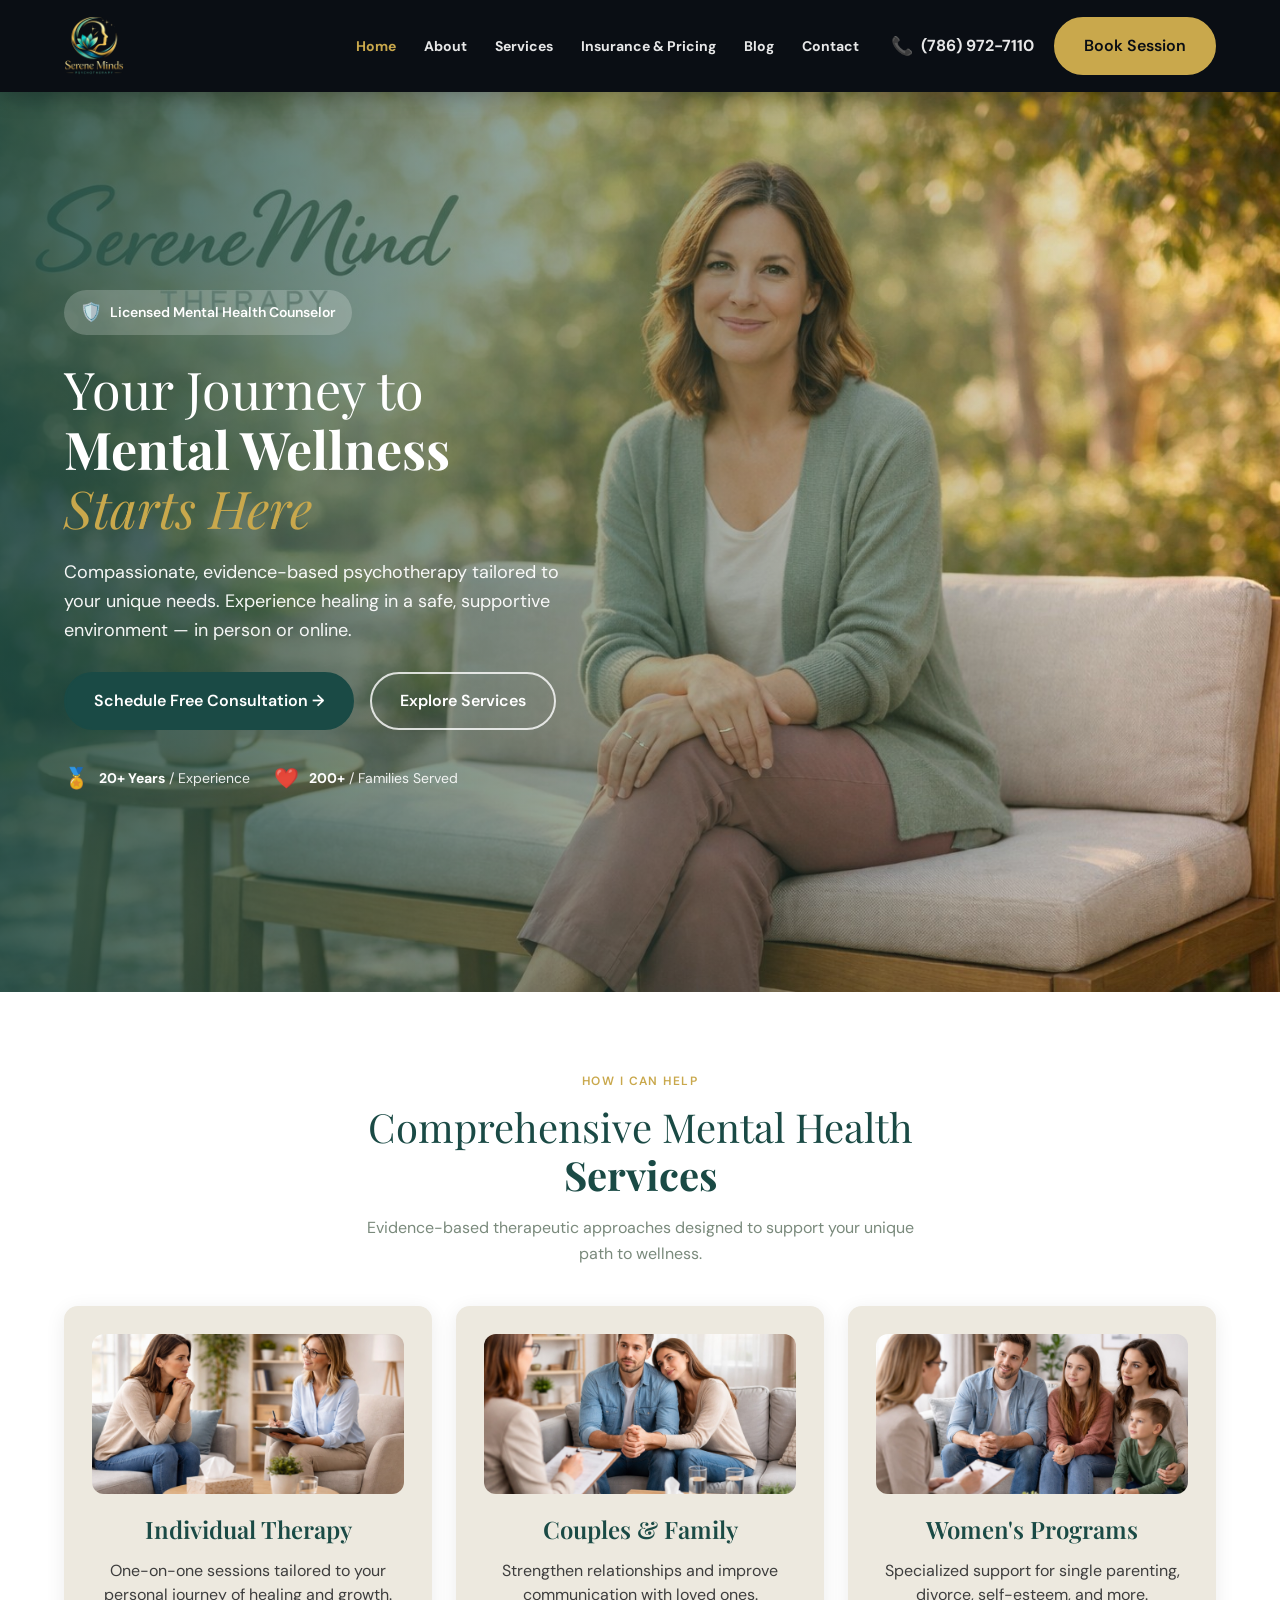
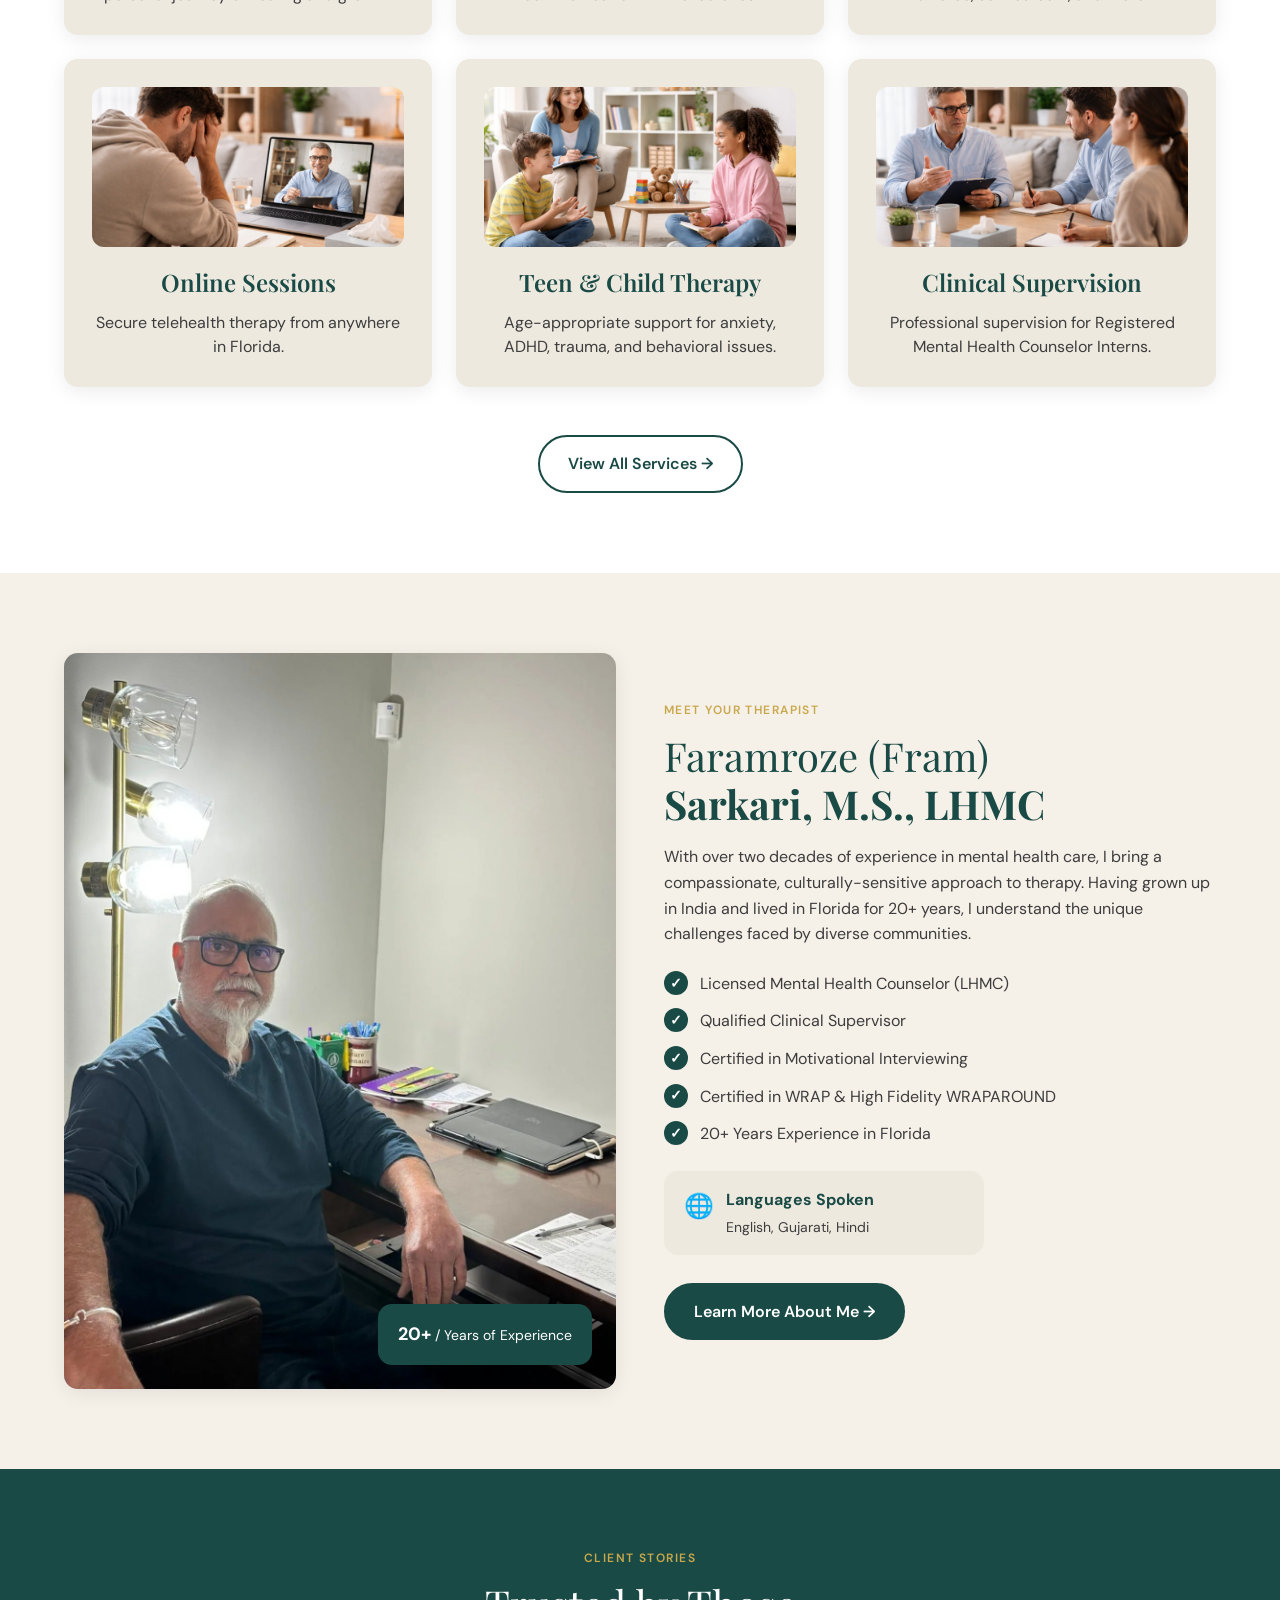
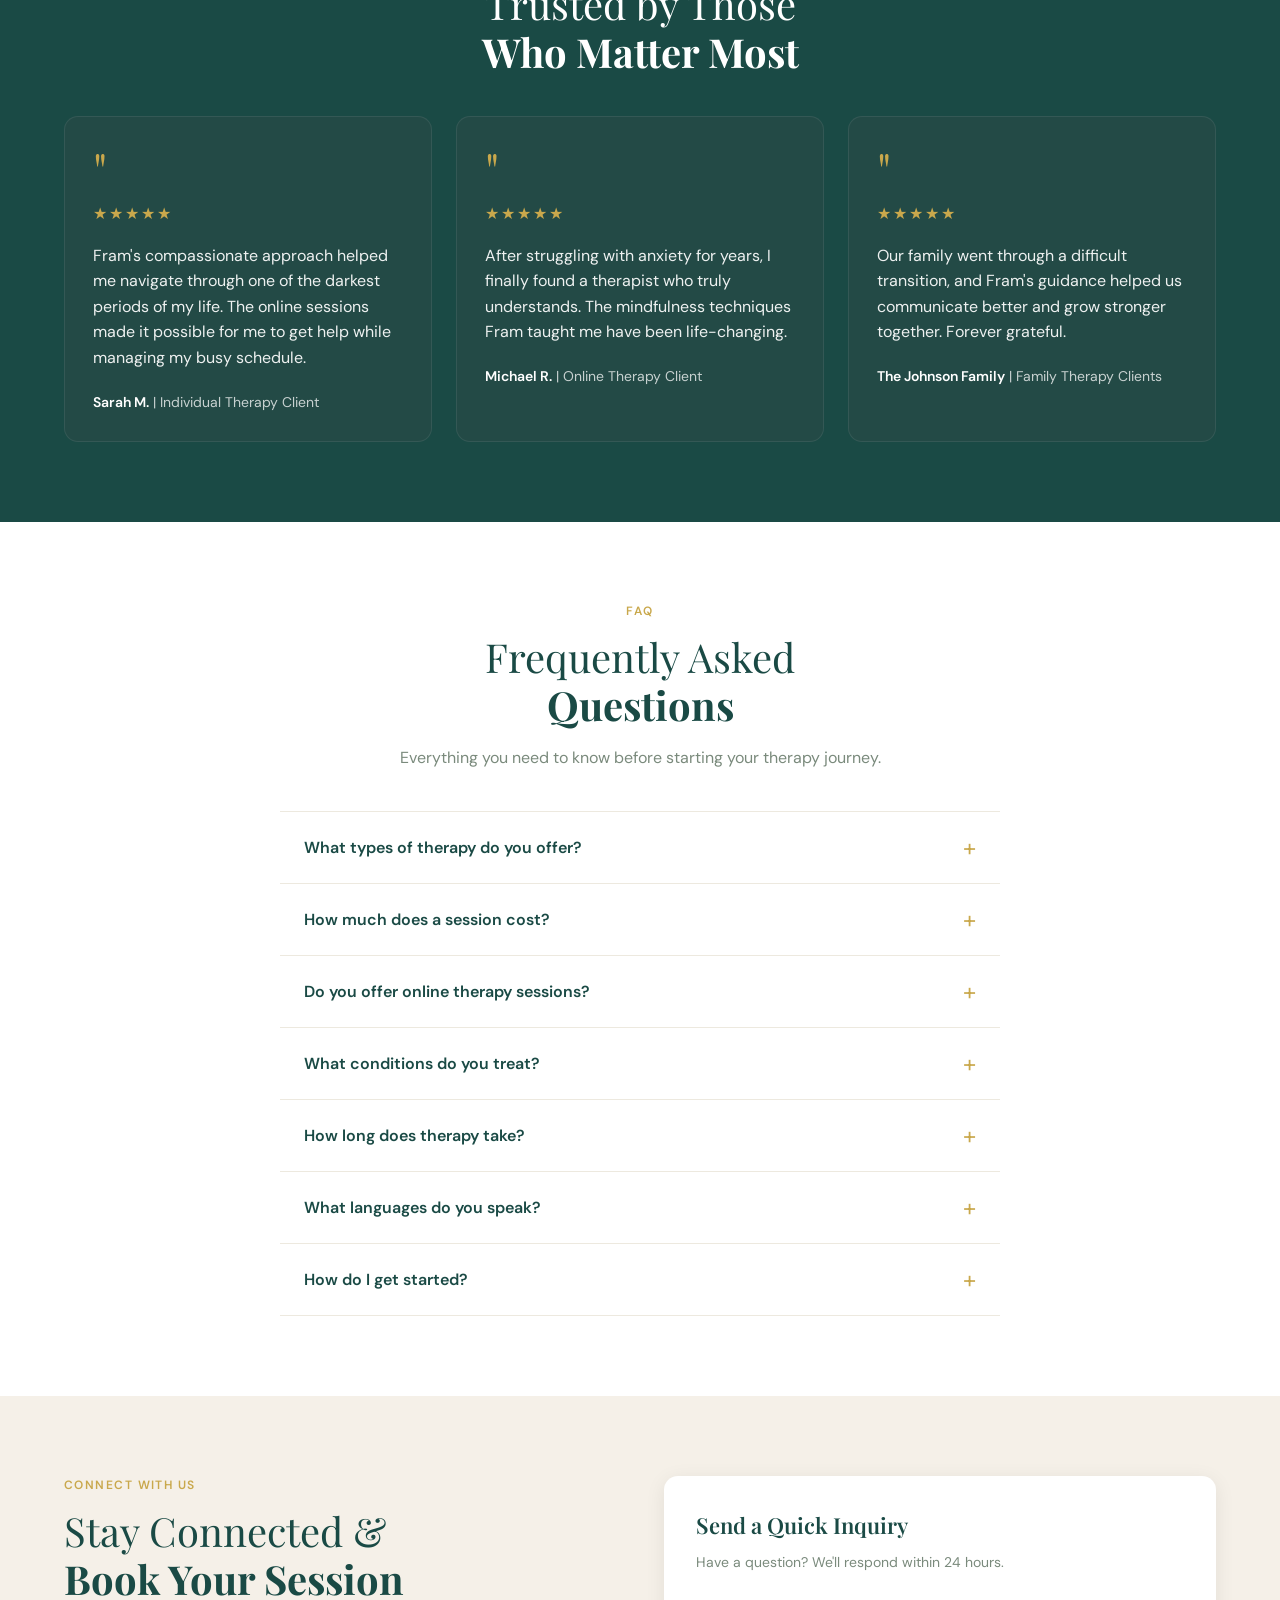
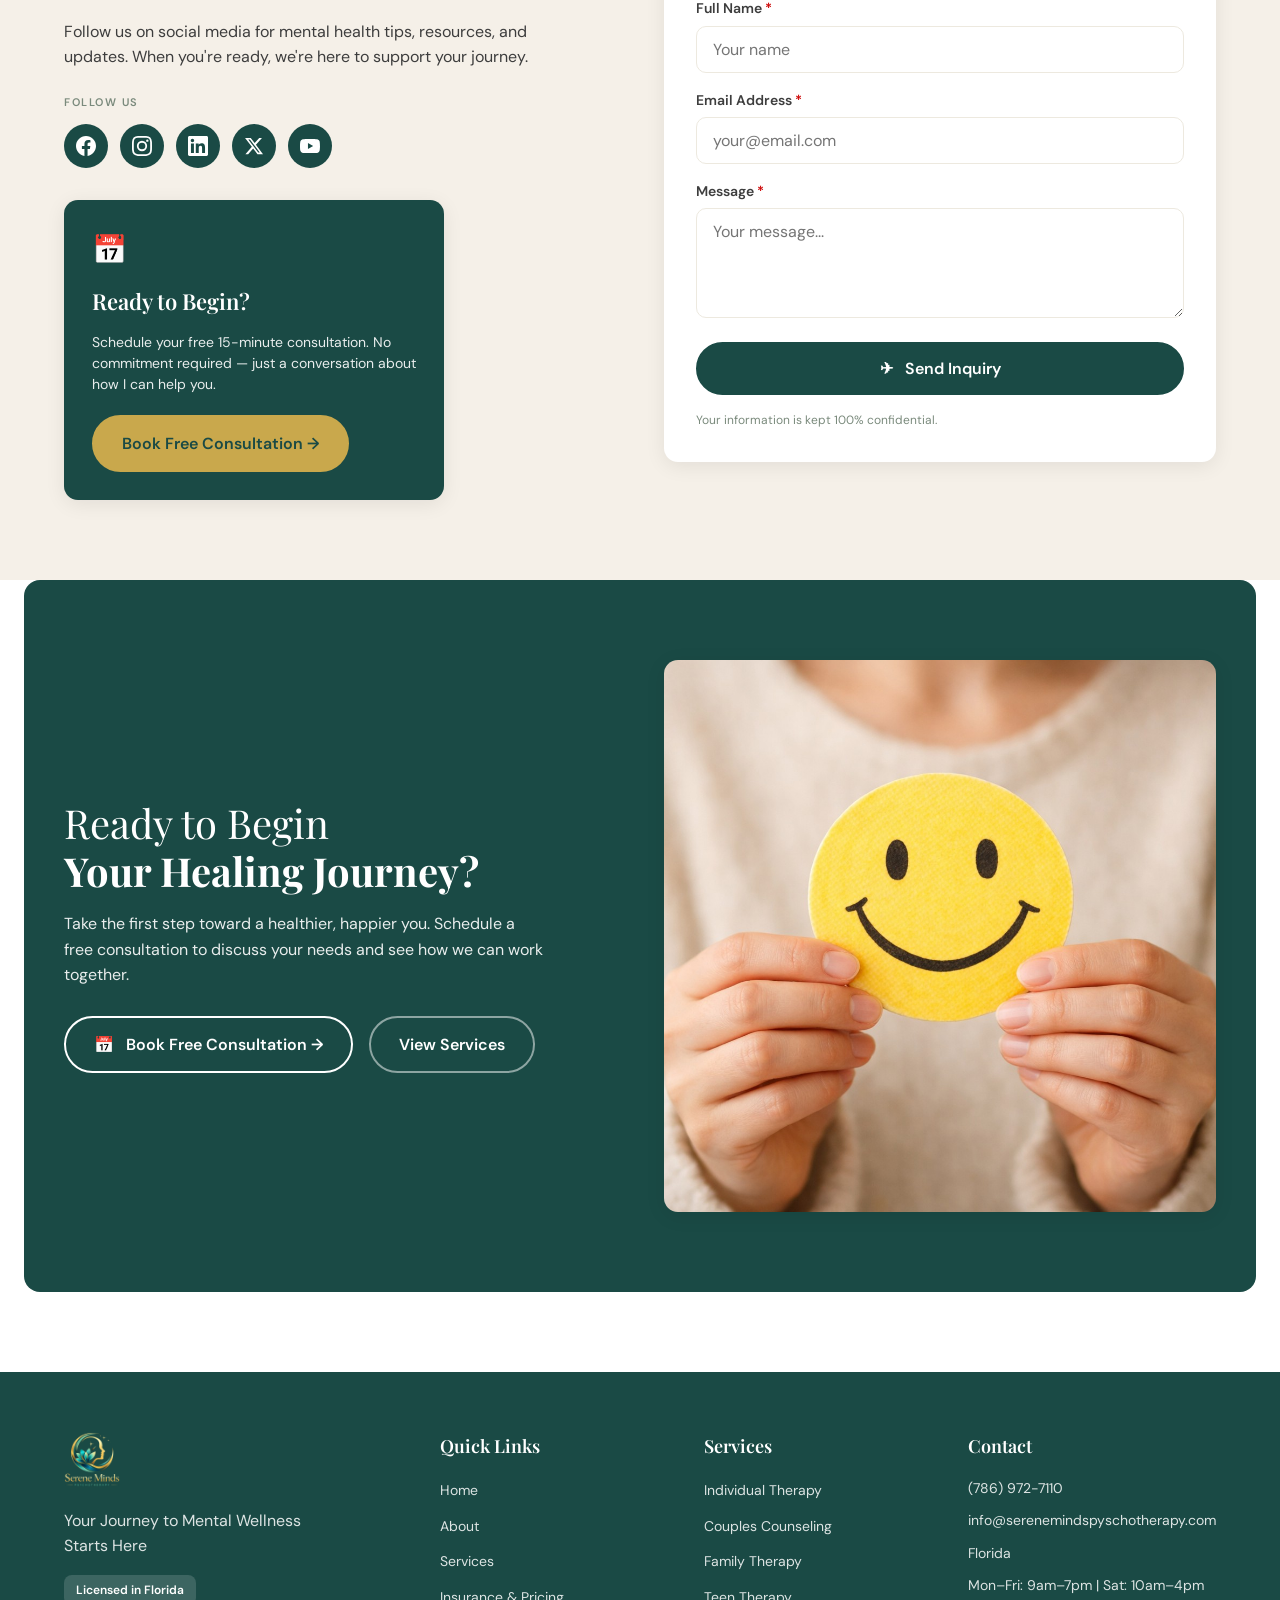
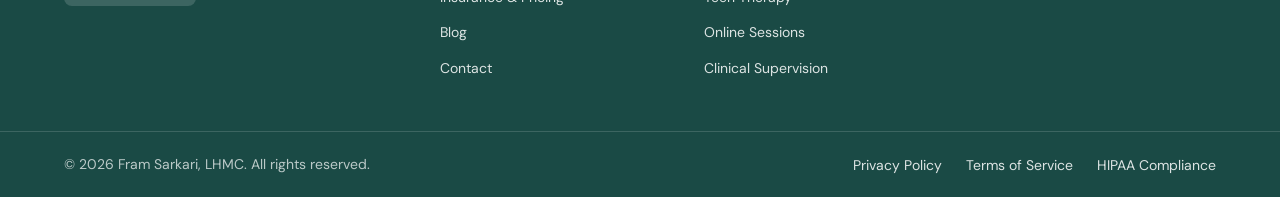
==== index.html @ 7d6bd12a "Initial commit: Serene Minds Psychotherapy website Made-with: Cursor" ====
<!DOCTYPE html>
<html lang="en">
<head>
  <meta charset="UTF-8">
  <meta name="viewport" content="width=device-width, initial-scale=1.0">
  <title>SereneMind Therapy | Licensed Mental Health Counselor in Florida</title>
  <meta name="description" content="Compassionate, evidence-based psychotherapy in Florida. Individual, couples, family &amp; online therapy with Fram Sarkari, M.S., LHMC. Book a free consultation today.">
  <meta name="keywords" content="mental health counselor Florida, therapist Fort Lauderdale, telehealth therapy Florida, individual therapy, couples counseling, family therapy, LHMC, licensed therapist, anxiety depression therapy">
  <link rel="canonical" href="https://www.serenemindtherapy.com/">

  <!-- Open Graph -->
  <meta property="og:title" content="SereneMind Therapy | Licensed Mental Health Counselor in Florida">
  <meta property="og:description" content="Compassionate, evidence-based psychotherapy in Florida. Individual, couples, family &amp; online therapy with Fram Sarkari, M.S., LHMC. Book a free consultation today.">
  <meta property="og:image" content="https://www.serenemindtherapy.com/images/og-home.jpg">
  <meta property="og:url" content="https://www.serenemindtherapy.com/">
  <meta property="og:type" content="website">
  <meta property="og:locale" content="en_US">

  <!-- Typography -->
  <link rel="preconnect" href="https://fonts.googleapis.com">
  <link rel="preconnect" href="https://fonts.gstatic.com" crossorigin>
  <link href="https://fonts.googleapis.com/css2?family=DM+Sans:ital,opsz,wght@0,9..40,400;0,9..40,500;0,9..40,600;0,9..40,700;1,9..40,400&family=Playfair+Display:ital,wght@0,400;0,600;0,700;1,400&display=swap" rel="stylesheet">

  <link rel="stylesheet" href="css/style.css">
  <link rel="stylesheet" href="css/responsive.css">
</head>
<body>
  <a href="#main-content" class="skip-link">Skip to main content</a>

  <!-- Schema.org JSON-LD (LocalBusiness) -->
  <script type="application/ld+json">
  {
    "@context": "https://schema.org",
    "@type": "LocalBusiness",
    "@id": "https://www.serenemindtherapy.com/#organization",
    "name": "SereneMind Therapy",
    "url": "https://www.serenemindtherapy.com",
    "telephone": "+1-786-972-7110",
    "email": "info@serenemindspyschotherapy.com",
    "address": {
      "@type": "PostalAddress",
      "addressRegion": "FL",
      "addressLocality": "Florida"
    },
    "openingHours": "Mo-Fr 09:00-19:00, Sa 10:00-16:00",
    "priceRange": "$$",
    "knowsLanguage": ["English", "Gujarati", "Hindi"],
    "image": "https://www.serenemindtherapy.com/images/og-home.jpg",
    "description": "Compassionate, evidence-based psychotherapy in Florida. Licensed Mental Health Counselor offering individual, couples, family, and teen therapy. Telehealth available statewide in Florida."
  }
  </script>

  <header class="site-header">
    <div class="header-inner">
      <a href="index.html" class="logo" aria-label="SereneMind Therapy – Home">
        <img src="images/Logo-transparent.png" alt="Serene Minds Psychotherapy" class="logo-img">
      </a>
      <button type="button" class="nav-toggle" aria-label="Open menu" aria-expanded="false" aria-controls="main-nav">
        <span class="hamburger"></span>
      </button>
      <nav id="main-nav" class="main-nav" aria-label="Main navigation">
        <ul class="nav-list">
          <li><a href="index.html" class="nav-link active">Home</a></li>
          <li><a href="about.html" class="nav-link">About</a></li>
          <li><a href="services.html" class="nav-link">Services</a></li>
          <li><a href="insurance-pricing.html" class="nav-link">Insurance &amp; Pricing</a></li>
          <li><a href="blog.html" class="nav-link">Blog</a></li>
          <li><a href="contact.html" class="nav-link">Contact</a></li>
        </ul>
        <div class="nav-cta">
          <a href="tel:+17869727110" class="nav-phone" aria-label="Call (786) 972-7110">
            <span class="nav-phone-icon" aria-hidden="true">📞</span>
            <span>(786) 972-7110</span>
          </a>
          <a href="https://calendly.com/serenemindspsychotherapy-info/appointment" class="btn btn-primary" target="_blank" rel="noopener noreferrer">Book Session</a>
        </div>
      </nav>
    </div>
  </header>

  <main id="main-content">
    <!-- SECTION 1: HERO -->
    <section class="hero" aria-labelledby="hero-heading">
      <div class="container hero-inner">
        <div class="hero-content">
          <p class="hero-badge">
            <span class="hero-badge-icon" aria-hidden="true">🛡️</span>
            Licensed Mental Health Counselor
          </p>
          <h1 id="hero-heading" class="hero-title">
            Your Journey to<br>
            <strong>Mental Wellness</strong><br>
            <em class="hero-title-accent">Starts Here</em>
          </h1>
          <p class="hero-desc">
            Compassionate, evidence-based psychotherapy tailored to your unique needs. Experience healing in a safe, supportive environment — in person or online.
          </p>
          <div class="hero-buttons">
            <a href="https://calendly.com/serenemindspsychotherapy-info/free-consultation" class="btn btn-primary" aria-label="Schedule free consultation" target="_blank" rel="noopener noreferrer">Schedule Free Consultation →</a>
            <a href="services.html" class="btn btn-secondary" aria-label="Explore therapy services">Explore Services</a>
          </div>
          <div class="hero-stats">
            <div class="hero-stat">
              <span class="hero-stat-icon" aria-hidden="true">🏅</span>
              <span><strong>20+ Years</strong> / Experience</span>
            </div>
            <div class="hero-stat">
              <span class="hero-stat-icon" aria-hidden="true">❤️</span>
              <span><strong>200+</strong> / Families Served</span>
            </div>
          </div>
        </div>
        <div class="hero-image-wrap">
          <img src="images/hero-group.jpg" alt="Diverse group of friends from behind, symbolizing connection and support in therapy" class="hero-image" width="600" height="500">
          <div class="hero-floating-card">
            <span class="hero-card-dot" aria-hidden="true"></span>
            <strong>Online Sessions Available</strong>
            <p>Secure, HIPAA-compliant video therapy from the comfort of your home.</p>
          </div>
        </div>
      </div>
    </section>

    <!-- SECTION 2: SERVICES OVERVIEW -->
    <section class="services-overview" aria-labelledby="services-heading">
      <div class="container">
        <p class="section-label">HOW I CAN HELP</p>
        <h2 id="services-heading" class="section-title">
          Comprehensive Mental Health<br>
          <strong>Services</strong>
        </h2>
        <p class="section-subtitle">Evidence-based therapeutic approaches designed to support your unique path to wellness.</p>
        <div class="services-grid">
          <article class="service-card">
            <div class="service-card-image">
              <img src="images/indvidual-therapy-4.3.png" alt="Individual Therapy" width="280" height="160">
            </div>
            <h3 class="service-card-title">Individual Therapy</h3>
            <p class="service-card-desc">One-on-one sessions tailored to your personal journey of healing and growth.</p>
          </article>
          <article class="service-card">
            <div class="service-card-image">
              <img src="images/Couple-Counseling.png" alt="Couples & Family" width="280" height="160">
            </div>
            <h3 class="service-card-title">Couples &amp; Family</h3>
            <p class="service-card-desc">Strengthen relationships and improve communication with loved ones.</p>
          </article>
          <article class="service-card">
            <div class="service-card-image">
              <img src="images/Family-Counseling.png" alt="Women's Programs" width="280" height="160">
            </div>
            <h3 class="service-card-title">Women's Programs</h3>
            <p class="service-card-desc">Specialized support for single parenting, divorce, self-esteem, and more.</p>
          </article>
          <article class="service-card">
            <div class="service-card-image">
              <img src="images/Online-Therapy.png" alt="Online Sessions" width="280" height="160">
            </div>
            <h3 class="service-card-title">Online Sessions</h3>
            <p class="service-card-desc">Secure telehealth therapy from anywhere in Florida.</p>
          </article>
          <article class="service-card">
            <div class="service-card-image">
              <img src="images/Child-Teen-Therapy.png" alt="Teen & Child Therapy" width="280" height="160">
            </div>
            <h3 class="service-card-title">Teen &amp; Child Therapy</h3>
            <p class="service-card-desc">Age-appropriate support for anxiety, ADHD, trauma, and behavioral issues.</p>
          </article>
          <article class="service-card">
            <div class="service-card-image">
              <img src="images/clinical-supervision.png" alt="Clinical Supervision" width="280" height="160">
            </div>
            <h3 class="service-card-title">Clinical Supervision</h3>
            <p class="service-card-desc">Professional supervision for Registered Mental Health Counselor Interns.</p>
          </article>
        </div>
        <p class="section-cta">
          <a href="services.html" class="btn btn-secondary" aria-label="View all therapy services">View All Services →</a>
        </p>
      </div>
    </section>

    <!-- SECTION 3: MEET THE THERAPIST -->
    <section class="meet-therapist" aria-labelledby="therapist-heading">
      <div class="container meet-inner">
        <div class="meet-image-wrap">
          <img src="images/Dr. Fram-Sarkari.webp" alt="Fram Sarkari, M.S., LHMC, Licensed Mental Health Counselor, professional headshot" class="meet-image" width="480" height="560">
          <div class="meet-floating-badge">
            <strong>20+</strong> / Years of Experience
          </div>
        </div>
        <div class="meet-content">
          <p class="section-label">MEET YOUR THERAPIST</p>
          <h2 id="therapist-heading" class="section-title">
            Faramroze (Fram)<br>
            <strong>Sarkari, M.S., LHMC</strong>
          </h2>
          <p class="meet-desc">
            With over two decades of experience in mental health care, I bring a compassionate, culturally-sensitive approach to therapy. Having grown up in India and lived in Florida for 20+ years, I understand the unique challenges faced by diverse communities.
          </p>
          <ul class="meet-checklist" aria-label="Credentials and experience">
            <li><span class="check-icon" aria-hidden="true">✓</span> Licensed Mental Health Counselor (LHMC)</li>
            <li><span class="check-icon" aria-hidden="true">✓</span> Qualified Clinical Supervisor</li>
            <li><span class="check-icon" aria-hidden="true">✓</span> Certified in Motivational Interviewing</li>
            <li><span class="check-icon" aria-hidden="true">✓</span> Certified in WRAP &amp; High Fidelity WRAPAROUND</li>
            <li><span class="check-icon" aria-hidden="true">✓</span> 20+ Years Experience in Florida</li>
          </ul>
          <div class="meet-languages">
            <span class="meet-lang-icon" aria-hidden="true">🌐</span>
            <div>
              <strong>Languages Spoken</strong>
              <p>English, Gujarati, Hindi</p>
            </div>
          </div>
          <a href="about.html" class="btn btn-primary" aria-label="Learn more about Fram Sarkari">Learn More About Me →</a>
        </div>
      </div>
    </section>

    <!-- SECTION 4: CLIENT TESTIMONIALS -->
    <section class="testimonials" aria-labelledby="testimonials-heading">
      <div class="container">
        <p class="section-label section-label-light">CLIENT STORIES</p>
        <h2 id="testimonials-heading" class="section-title section-title-light">
          Trusted by Those<br>
          <strong>Who Matter Most</strong>
        </h2>
        <div class="testimonial-grid">
          <blockquote class="testimonial-card">
            <span class="testimonial-quote" aria-hidden="true">"</span>
            <div class="testimonial-stars" aria-hidden="true">★★★★★</div>
            <p class="testimonial-text">Fram's compassionate approach helped me navigate through one of the darkest periods of my life. The online sessions made it possible for me to get help while managing my busy schedule.</p>
            <footer class="testimonial-meta">
              <cite>Sarah M.</cite> | <span>Individual Therapy Client</span>
            </footer>
          </blockquote>
          <blockquote class="testimonial-card">
            <span class="testimonial-quote" aria-hidden="true">"</span>
            <div class="testimonial-stars" aria-hidden="true">★★★★★</div>
            <p class="testimonial-text">After struggling with anxiety for years, I finally found a therapist who truly understands. The mindfulness techniques Fram taught me have been life-changing.</p>
            <footer class="testimonial-meta">
              <cite>Michael R.</cite> | <span>Online Therapy Client</span>
            </footer>
          </blockquote>
          <blockquote class="testimonial-card">
            <span class="testimonial-quote" aria-hidden="true">"</span>
            <div class="testimonial-stars" aria-hidden="true">★★★★★</div>
            <p class="testimonial-text">Our family went through a difficult transition, and Fram's guidance helped us communicate better and grow stronger together. Forever grateful.</p>
            <footer class="testimonial-meta">
              <cite>The Johnson Family</cite> | <span>Family Therapy Clients</span>
            </footer>
          </blockquote>
        </div>
      </div>
    </section>

    <!-- SECTION 5: FAQ ACCORDION -->
    <section class="faq-section" aria-labelledby="faq-heading">
      <div class="container">
        <p class="section-label">FAQ</p>
        <h2 id="faq-heading" class="section-title">
          Frequently Asked<br>
          <strong>Questions</strong>
        </h2>
        <p class="section-subtitle">Everything you need to know before starting your therapy journey.</p>
        <div class="accordion" role="region" aria-labelledby="faq-heading">
          <div class="accordion-item">
            <h3 class="accordion-heading">
              <button type="button" class="accordion-trigger" aria-expanded="false" aria-controls="faq-1" id="accordion-1" data-accordion-trigger>
                What types of therapy do you offer?
              </button>
            </h3>
            <div id="faq-1" class="accordion-panel" role="region" aria-labelledby="accordion-1" hidden>
              <div class="accordion-panel-inner">
                <p>I offer individual therapy, couples and family therapy, women's programs (including single parenting, divorce, and self-esteem), teen and child therapy, and clinical supervision for interns. Sessions are available in person in Florida and online via secure telehealth throughout Florida.</p>
              </div>
            </div>
          </div>
          <div class="accordion-item">
            <h3 class="accordion-heading">
              <button type="button" class="accordion-trigger" aria-expanded="false" aria-controls="faq-2" id="accordion-2" data-accordion-trigger>
                How much does a session cost?
              </button>
            </h3>
            <div id="faq-2" class="accordion-panel" role="region" aria-labelledby="accordion-2" hidden>
              <div class="accordion-panel-inner">
                <p>Session rates vary by service type (individual, couples, family). I accept select insurance plans and also offer self-pay options. Please contact me or see the Insurance &amp; Pricing section for current rates and accepted plans. I'm happy to provide superbills for out-of-network reimbursement.</p>
              </div>
            </div>
          </div>
          <div class="accordion-item">
            <h3 class="accordion-heading">
              <button type="button" class="accordion-trigger" aria-expanded="false" aria-controls="faq-3" id="accordion-3" data-accordion-trigger>
                Do you offer online therapy sessions?
              </button>
            </h3>
            <div id="faq-3" class="accordion-panel" role="region" aria-labelledby="accordion-3" hidden>
              <div class="accordion-panel-inner">
                <p>Yes. I offer secure, HIPAA-compliant telehealth sessions to clients anywhere in Florida. You can attend from the comfort of your home using a confidential video platform. Many clients find online therapy just as effective as in-person sessions.</p>
              </div>
            </div>
          </div>
          <div class="accordion-item">
            <h3 class="accordion-heading">
              <button type="button" class="accordion-trigger" aria-expanded="false" aria-controls="faq-4" id="accordion-4" data-accordion-trigger>
                What conditions do you treat?
              </button>
            </h3>
            <div id="faq-4" class="accordion-panel" role="region" aria-labelledby="accordion-4" hidden>
              <div class="accordion-panel-inner">
                <p>I work with clients on anxiety, depression, trauma, grief, relationship issues, life transitions, self-esteem, ADHD, behavioral concerns in children and teens, and family conflict. Treatment is tailored to your unique needs using evidence-based approaches.</p>
              </div>
            </div>
          </div>
          <div class="accordion-item">
            <h3 class="accordion-heading">
              <button type="button" class="accordion-trigger" aria-expanded="false" aria-controls="faq-5" id="accordion-5" data-accordion-trigger>
                How long does therapy take?
              </button>
            </h3>
            <div id="faq-5" class="accordion-panel" role="region" aria-labelledby="accordion-5" hidden>
              <div class="accordion-panel-inner">
                <p>Therapy length varies by person and goals. Some clients benefit from short-term work (a few months); others prefer longer-term support. We'll discuss what makes sense for you and check in regularly on progress. There's no one-size-fits-all timeline.</p>
              </div>
            </div>
          </div>
          <div class="accordion-item">
            <h3 class="accordion-heading">
              <button type="button" class="accordion-trigger" aria-expanded="false" aria-controls="faq-6" id="accordion-6" data-accordion-trigger>
                What languages do you speak?
              </button>
            </h3>
            <div id="faq-6" class="accordion-panel" role="region" aria-labelledby="accordion-6" hidden>
              <div class="accordion-panel-inner">
                <p>I provide therapy in English, Gujarati, and Hindi. If you or a family member are more comfortable in Gujarati or Hindi, we can conduct sessions in that language.</p>
              </div>
            </div>
          </div>
          <div class="accordion-item">
            <h3 class="accordion-heading">
              <button type="button" class="accordion-trigger" aria-expanded="false" aria-controls="faq-7" id="accordion-7" data-accordion-trigger>
                How do I get started?
              </button>
            </h3>
            <div id="faq-7" class="accordion-panel" role="region" aria-labelledby="accordion-7" hidden>
              <div class="accordion-panel-inner">
                <p>Reach out by phone at (786) 972-7110 or use the contact form on this site. I offer a free 15-minute consultation so we can discuss your needs and whether we're a good fit. There's no obligation — just a conversation about how I can help.</p>
              </div>
            </div>
          </div>
        </div>
      </div>
    </section>

    <!-- SECTION 6: SOCIAL + INQUIRY FORM -->
    <section class="connect-section" aria-labelledby="connect-heading">
      <div class="container connect-inner">
        <div class="connect-content">
          <p class="section-label">CONNECT WITH US</p>
          <h2 id="connect-heading" class="section-title">
            Stay Connected &amp;<br>
            <strong>Book Your Session</strong>
          </h2>
          <p class="connect-desc">
            Follow us on social media for mental health tips, resources, and updates. When you're ready, we're here to support your journey.
          </p>
          <p class="connect-follow-label">FOLLOW US</p>
          <ul class="social-icons" aria-label="Social media links">
            <li><a href="#" class="social-icon" aria-label="Facebook" target="_blank" rel="noopener noreferrer"><svg aria-hidden="true" viewBox="0 0 24 24" xmlns="http://www.w3.org/2000/svg"><path d="M24 12.073c0-6.627-5.373-12-12-12s-12 5.373-12 12c0 5.99 4.388 10.954 10.125 11.854v-8.385H7.078v-3.47h3.047V9.43c0-3.007 1.792-4.669 4.533-4.669 1.312 0 2.686.235 2.686.235v2.953H15.83c-1.491 0-1.956.925-1.956 1.874v2.25h3.328l-.532 3.47h-2.796v8.385C19.612 23.027 24 18.062 24 12.073z"/></svg></a></li>
            <li><a href="#" class="social-icon" aria-label="Instagram" target="_blank" rel="noopener noreferrer"><svg aria-hidden="true" viewBox="0 0 24 24" xmlns="http://www.w3.org/2000/svg"><path d="M12 2.163c3.204 0 3.584.012 4.85.07 3.252.148 4.771 1.691 4.919 4.919.058 1.265.069 1.645.069 4.849 0 3.205-.012 3.584-.069 4.849-.149 3.225-1.664 4.771-4.919 4.919-1.266.058-1.644.07-4.85.07-3.204 0-3.584-.012-4.849-.07-3.26-.149-4.771-1.699-4.919-4.92-.058-1.265-.07-1.644-.07-4.849 0-3.204.013-3.583.07-4.849.149-3.227 1.664-4.771 4.919-4.919 1.266-.057 1.645-.069 4.849-.069zM12 0C8.741 0 8.333.014 7.053.072 2.695.272.273 2.69.073 7.052.014 8.333 0 8.741 0 12c0 3.259.014 3.668.072 4.948.2 4.358 2.618 6.78 6.98 6.98C8.333 23.986 8.741 24 12 24c3.259 0 3.668-.014 4.948-.072 4.354-.2 6.782-2.618 6.979-6.98.059-1.28.073-1.689.073-4.948 0-3.259-.014-3.667-.072-4.947-.196-4.354-2.617-6.78-6.979-6.98C15.668.014 15.259 0 12 0zm0 5.838a6.162 6.162 0 100 12.324 6.162 6.162 0 000-12.324zM12 16a4 4 0 110-8 4 4 0 010 8zm6.406-11.845a1.44 1.44 0 100 2.881 1.44 1.44 0 000-2.881z"/></svg></a></li>
            <li><a href="#" class="social-icon" aria-label="LinkedIn" target="_blank" rel="noopener noreferrer"><svg aria-hidden="true" viewBox="0 0 24 24" xmlns="http://www.w3.org/2000/svg"><path d="M20.447 20.452h-3.554v-5.569c0-1.328-.027-3.037-1.852-3.037-1.853 0-2.136 1.445-2.136 2.939v5.667H9.351V9h3.414v1.561h.046c.477-.9 1.637-1.85 3.37-1.85 3.601 0 4.267 2.37 4.267 5.455v6.286zM5.337 7.433c-1.144 0-2.063-.926-2.063-2.065 0-1.138.92-2.063 2.063-2.063 1.14 0 2.064.925 2.064 2.063 0 1.139-.925 2.065-2.064 2.065zm1.782 13.019H3.555V9h3.564v11.452zM22.225 0H1.771C.792 0 0 .774 0 1.729v20.542C0 23.227.792 24 1.771 24h20.451C23.2 24 24 23.227 24 22.271V1.729C24 .774 23.2 0 22.222 0h.003z"/></svg></a></li>
            <li><a href="#" class="social-icon" aria-label="X (Twitter)" target="_blank" rel="noopener noreferrer"><svg aria-hidden="true" viewBox="0 0 24 24" xmlns="http://www.w3.org/2000/svg"><path d="M18.244 2.25h3.308l-7.227 8.26 8.502 11.24H16.17l-5.214-6.817L4.99 21.75H1.68l7.73-8.835L1.254 2.25H8.08l4.713 6.231zm-1.161 17.52h1.833L7.084 4.126H5.117z"/></svg></a></li>
            <li><a href="#" class="social-icon" aria-label="YouTube" target="_blank" rel="noopener noreferrer"><svg aria-hidden="true" viewBox="0 0 24 24" xmlns="http://www.w3.org/2000/svg"><path d="M23.498 6.186a3.016 3.016 0 0 0-2.122-2.136C19.505 3.545 12 3.545 12 3.545s-7.505 0-9.377.505A3.017 3.017 0 0 0 .502 6.186C0 8.07 0 12 0 12s0 3.93.502 5.814a3.016 3.016 0 0 0 2.122 2.136c1.871.505 9.376.505 9.376.505s7.505 0 9.377-.505a3.015 3.015 0 0 0 2.122-2.136C24 15.93 24 12 24 12s0-3.93-.502-5.814zM9.545 15.568V8.432L15.818 12l-6.273 3.568z"/></svg></a></li>
          </ul>
          <div class="booking-card">
            <span class="booking-card-icon" aria-hidden="true">📅</span>
            <h3 class="booking-card-title">Ready to Begin?</h3>
            <p class="booking-card-desc">Schedule your free 15-minute consultation. No commitment required — just a conversation about how I can help you.</p>
            <a href="https://calendly.com/serenemindspsychotherapy-info/free-consultation" class="btn btn-gold" aria-label="Book free consultation" target="_blank" rel="noopener noreferrer">Book Free Consultation →</a>
          </div>
        </div>
        <div class="inquiry-form-wrap">
          <div class="inquiry-form-card">
            <h3 class="inquiry-form-title">Send a Quick Inquiry</h3>
            <p class="inquiry-form-subtitle">Have a question? We'll respond within 24 hours.</p>
            <form class="inquiry-form" action="#" method="post" aria-label="Quick inquiry form">
              <label for="inquiry-name">Full Name <span class="required">*</span></label>
              <input type="text" id="inquiry-name" name="name" required placeholder="Your name" autocomplete="name">
              <label for="inquiry-email">Email Address <span class="required">*</span></label>
              <input type="email" id="inquiry-email" name="email" required placeholder="your@email.com" autocomplete="email">
              <label for="inquiry-message">Message <span class="required">*</span></label>
              <textarea id="inquiry-message" name="message" required placeholder="Your message..." rows="4"></textarea>
              <button type="submit" class="btn btn-primary btn-full">
                <span class="btn-icon" aria-hidden="true">✈</span> Send Inquiry
              </button>
            </form>
            <p class="inquiry-confidential">Your information is kept 100% confidential.</p>
          </div>
        </div>
      </div>
    </section>

    <!-- SECTION 7: FINAL CTA BANNER -->
    <section class="final-cta" aria-labelledby="final-cta-heading">
      <div class="container final-cta-inner">
        <div class="final-cta-content">
          <h2 id="final-cta-heading" class="final-cta-title">
            Ready to Begin<br>
            <strong>Your Healing Journey?</strong>
          </h2>
          <p class="final-cta-desc">
            Take the first step toward a healthier, happier you. Schedule a free consultation to discuss your needs and see how we can work together.
          </p>
          <div class="final-cta-buttons">
            <a href="https://calendly.com/serenemindspsychotherapy-info/free-consultation" class="btn btn-outline-white" aria-label="Book free consultation" target="_blank" rel="noopener noreferrer">
              <span class="btn-icon" aria-hidden="true">📅</span> Book Free Consultation →
            </a>
            <a href="services.html" class="btn btn-outline-white-secondary" aria-label="View services">View Services</a>
          </div>
        </div>
        <div class="final-cta-image-wrap">
          <img src="images/smiley-img.png" alt="Person holding a hand-drawn smiley face, symbolizing hope and healing in therapy" class="final-cta-image" width="480" height="400">
        </div>
      </div>
    </section>
  </main>

  <footer class="site-footer">
    <div class="container footer-grid">
      <div class="footer-col footer-brand">
        <a href="index.html" class="footer-logo">
          <img src="images/Logo-transparent.png" alt="Serene Minds Psychotherapy" class="footer-logo-img">
        </a>
        <p class="footer-tagline">Your Journey to Mental Wellness Starts Here</p>
        <span class="footer-badge">Licensed in Florida</span>
      </div>
      <div class="footer-col">
        <h4 class="footer-heading">Quick Links</h4>
        <ul class="footer-links">
          <li><a href="index.html">Home</a></li>
          <li><a href="about.html">About</a></li>
          <li><a href="services.html">Services</a></li>
          <li><a href="insurance-pricing.html">Insurance &amp; Pricing</a></li>
          <li><a href="blog.html">Blog</a></li>
          <li><a href="contact.html">Contact</a></li>
        </ul>
      </div>
      <div class="footer-col">
        <h4 class="footer-heading">Services</h4>
        <ul class="footer-links">
          <li><a href="services.html#individual">Individual Therapy</a></li>
          <li><a href="services.html#couples">Couples Counseling</a></li>
          <li><a href="services.html#family">Family Therapy</a></li>
          <li><a href="services.html#teen">Teen Therapy</a></li>
          <li><a href="services.html#online">Online Sessions</a></li>
          <li><a href="services.html#supervision">Clinical Supervision</a></li>
        </ul>
      </div>
      <div class="footer-col">
        <h4 class="footer-heading">Contact</h4>
        <ul class="footer-contact">
          <li><a href="tel:+17869727110">(786) 972-7110</a></li>
          <li><a href="mailto:info@serenemindspyschotherapy.com">info@serenemindspyschotherapy.com</a></li>
          <li>Florida</li>
          <li>Mon–Fri: 9am–7pm | Sat: 10am–4pm</li>
        </ul>
      </div>
    </div>
    <div class="footer-bottom">
      <div class="container footer-bottom-inner">
        <p class="footer-copy">© 2026 Fram Sarkari, LHMC. All rights reserved.</p>
        <ul class="footer-legal">
          <li><a href="#">Privacy Policy</a></li>
          <li><a href="#">Terms of Service</a></li>
          <li><a href="#">HIPAA Compliance</a></li>
        </ul>
      </div>
    </div>
  </footer>

  <script src="js/main.js"></script>
</body>
</html>
---- css/style.css ----
/* ============================================
   SereneMind Therapy – Main Styles
   Design system: teal, gold, cream, semantic HTML
   ============================================ */

/* --- CSS Custom Properties --- */
:root {
  --color-teal: #1a4a45;
  --color-gold: #c9a84c;
  --color-cream: #f5f0e8;
  --color-card: #ede9df;
  --color-white: #ffffff;
  --color-body: #3d3d3d;
  --color-subtext: #7a8a7c;
  --color-sage: #7a8a7c;
  --color-testimonial-bg: #234a46;
  --font-heading: "Playfair Display", Georgia, serif;
  --font-body: "DM Sans", -apple-system, BlinkMacSystemFont, sans-serif;
  --size-h1: 52px;
  --size-h2: 40px;
  --size-h3: 24px;
  --size-body: 16px;
  --size-small: 14px;
  --radius-card: 14px;
  --radius-pill: 50px;
  --shadow-soft: 0 4px 20px rgba(0, 0, 0, 0.08);
  --shadow-card: 0 4px 20px rgba(0, 0, 0, 0.08);
  --section-padding: 80px;
  --container-max: 1200px;
}

/* --- Reset & Base --- */
*, *::before, *::after { box-sizing: border-box; }
html { scroll-behavior: smooth; }
body {
  margin: 0;
  font-family: var(--font-body);
  font-size: var(--size-body);
  line-height: 1.6;
  color: var(--color-body);
  background: var(--color-white);
}

img { max-width: 100%; height: auto; display: block; }
a { color: var(--color-teal); text-decoration: none; }
a:hover { text-decoration: underline; }
a:focus-visible { outline: 2px solid var(--color-gold); outline-offset: 2px; }

/* --- Skip link (accessibility) --- */
.skip-link {
  position: absolute;
  top: -100px;
  left: 16px;
  padding: 12px 20px;
  background: var(--color-teal);
  color: var(--color-white);
  font-weight: 600;
  z-index: 1000;
  border-radius: 8px;
  transition: top 0.2s ease;
}
.skip-link:focus {
  top: 16px;
  outline: 2px solid var(--color-gold);
  outline-offset: 2px;
}

/* --- Layout --- */
.container {
  width: 100%;
  max-width: var(--container-max);
  margin: 0 auto;
  padding: 0 24px;
}

/* --- Buttons --- */
.btn {
  display: inline-block;
  padding: 14px 28px;
  font-family: var(--font-body);
  font-size: var(--size-body);
  font-weight: 600;
  border-radius: var(--radius-pill);
  cursor: pointer;
  transition: background 0.2s, color 0.2s, border-color 0.2s;
  border: 2px solid transparent;
}
.btn:focus-visible { outline: 2px solid var(--color-gold); outline-offset: 2px; }
.btn-primary {
  background: var(--color-teal);
  color: var(--color-white);
  border-color: var(--color-teal);
}
.btn-primary:hover {
  background: #143d39;
  border-color: #143d39;
  text-decoration: none;
}
.btn-secondary {
  background: transparent;
  color: var(--color-teal);
  border-color: var(--color-teal);
}
.btn-secondary:hover {
  background: var(--color-teal);
  color: var(--color-white);
  text-decoration: none;
}
.btn-gold {
  background: var(--color-gold);
  color: var(--color-teal);
  border-color: var(--color-gold);
}
.btn-gold:hover {
  background: #b8943a;
  border-color: #b8943a;
  color: var(--color-teal);
  text-decoration: none;
}
.btn-full { width: 100%; text-align: center; }
.btn-icon { margin-right: 8px; }
.btn-outline-white {
  background: transparent;
  color: var(--color-white);
  border: 2px solid var(--color-white);
}
.btn-outline-white:hover {
  background: var(--color-white);
  color: var(--color-teal);
  text-decoration: none;
}
.btn-outline-white-secondary {
  background: transparent;
  color: var(--color-white);
  border: 2px solid rgba(255, 255, 255, 0.5);
}
.btn-outline-white-secondary:hover {
  border-color: var(--color-white);
  color: var(--color-white);
  text-decoration: none;
}

/* --- Header & Navigation --- */
.site-header {
  position: sticky;
  top: 0;
  z-index: 100;
  background: #0a0e14;
  box-shadow: 0 4px 20px rgba(0, 0, 0, 0.25);
}
.header-inner {
  max-width: var(--container-max);
  margin: 0 auto;
  padding: 16px 24px;
  display: flex;
  align-items: center;
  justify-content: space-between;
  flex-wrap: wrap;
  gap: 16px;
}
.logo {
  display: flex;
  align-items: center;
  gap: 12px;
  color: var(--color-white);
  font-weight: 600;
  font-size: var(--size-body);
}
.logo:hover { text-decoration: none; color: var(--color-white); opacity: 0.9; }
.logo-img {
  display: block;
  height: 60px;
  width: auto;
  max-width: 260px;
  object-fit: contain;
}
.logo-avatar {
  width: 44px;
  height: 44px;
  border-radius: 50%;
  background: var(--color-teal);
  color: var(--color-white);
  display: flex;
  align-items: center;
  justify-content: center;
  font-family: var(--font-heading);
  font-weight: 700;
  font-size: 14px;
}
.logo-cred { font-weight: 400; color: var(--color-subtext); font-size: var(--size-small); }
.nav-toggle {
  display: none;
  background: none;
  border: none;
  padding: 8px;
  cursor: pointer;
  font-size: 24px;
  color: var(--color-white);
  line-height: 1;
}
.nav-toggle:focus-visible { outline: 2px solid var(--color-gold); outline-offset: 2px; }
.hamburger {
  display: block;
  width: 24px;
  height: 2px;
  background: var(--color-white);
  position: relative;
}
.hamburger::before,
.hamburger::after {
  content: "";
  position: absolute;
  left: 0;
  width: 24px;
  height: 2px;
  background: var(--color-white);
}
.hamburger::before { top: -7px; }
.hamburger::after { top: 7px; }
.main-nav { display: flex; align-items: center; gap: 32px; }
.nav-list {
  list-style: none;
  margin: 0;
  padding: 0;
  display: flex;
  align-items: center;
  gap: 28px;
}
.nav-link {
  color: rgba(255, 255, 255, 0.9);
  font-weight: 700;
  font-size: var(--size-small);
}
.nav-link:hover { color: var(--color-gold); text-decoration: none; }
.nav-link.active { color: var(--color-gold); font-weight: 700; }
.nav-cta { display: flex; align-items: center; gap: 20px; }
.nav-phone {
  display: flex;
  align-items: center;
  gap: 8px;
  color: rgba(255, 255, 255, 0.9);
  font-weight: 700;
}
.nav-phone:hover { color: var(--color-white); text-decoration: none; }
.nav-phone-icon { font-size: 18px; }
.site-header .btn-primary {
  background: var(--color-gold);
  color: #0a0e14;
  border-color: var(--color-gold);
}
.site-header .btn-primary:hover {
  background: #d4b04d;
  border-color: #d4b04d;
  color: #0a0e14;
  text-decoration: none;
}

/* --- Section labels & titles --- */
.section-label {
  font-size: 12px;
  font-weight: 600;
  letter-spacing: 0.12em;
  text-transform: uppercase;
  color: var(--color-gold);
  margin: 0 0 12px 0;
  text-align: center;
}
.section-label-light { color: var(--color-gold); }
.section-title {
  font-family: var(--font-heading);
  font-size: var(--size-h2);
  font-weight: 400;
  line-height: 1.2;
  color: var(--color-teal);
  margin: 0 0 16px 0;
  text-align: center;
}
.section-title strong { font-weight: 700; }
.section-title-light { color: var(--color-white); }
.section-title-light strong { color: var(--color-white); }
.section-subtitle {
  font-size: var(--size-body);
  color: var(--color-subtext);
  max-width: 560px;
  margin: 0 auto 40px auto;
  line-height: 1.6;
  text-align: center;
}
.section-cta { margin: 48px 0 0 0; text-align: center; }

/* ========== HERO ========== */
.hero {
  position: relative;
  background: var(--color-cream);
  background-image: url("../images/Home-hero.png");
  background-size: cover;
  background-position: center;
  background-repeat: no-repeat;
  padding: var(--section-padding) 0;
  min-height: 100vh;
  display: flex;
  align-items: center;
}
.hero::before {
  content: "";
  position: absolute;
  inset: 0;
  background: linear-gradient(to right, rgba(26, 74, 69, 0.85) 0%, rgba(26, 74, 69, 0.4) 50%, transparent 100%);
  pointer-events: none;
}
.hero-inner {
  position: relative;
  z-index: 1;
  display: grid;
  grid-template-columns: 1fr 1fr;
  gap: 48px;
  align-items: center;
}
.hero-content {
  max-width: 560px;
  text-align: left;
}
.hero .hero-badge {
  background: rgba(255, 255, 255, 0.2);
  color: var(--color-white);
}
.hero .hero-title {
  color: var(--color-white);
}
.hero .hero-title-accent { color: var(--color-gold); }
.hero .hero-desc {
  color: rgba(255, 255, 255, 0.95);
}
.hero .hero-stat {
  color: rgba(255, 255, 255, 0.9);
}
.hero .hero-stat strong { color: var(--color-white); }
.hero-image-wrap {
  position: relative;
  display: none;
}
.hero .btn-secondary {
  background: transparent;
  color: var(--color-white);
  border-color: rgba(255, 255, 255, 0.8);
}
.hero .btn-secondary:hover {
  background: var(--color-white);
  color: var(--color-teal);
  border-color: var(--color-white);
}
.hero-badge {
  display: inline-flex;
  align-items: center;
  gap: 8px;
  padding: 8px 16px;
  border-radius: var(--radius-pill);
  font-size: var(--size-small);
  font-weight: 600;
  margin: 0 0 24px 0;
}
.hero-badge-icon { font-size: 18px; }
.hero-title {
  font-family: var(--font-heading);
  font-size: var(--size-h1);
  font-weight: 400;
  line-height: 1.15;
  margin: 0 0 20px 0;
}
.hero-title strong { font-weight: 700; }
.hero-desc {
  font-size: 18px;
  line-height: 1.6;
  margin: 0 0 28px 0;
  max-width: 520px;
}
.hero-buttons { display: flex; flex-wrap: wrap; gap: 16px; margin-bottom: 32px; }
.hero-stats { display: flex; flex-wrap: wrap; gap: 24px; }
.hero-stat {
  display: flex;
  align-items: center;
  gap: 10px;
  font-size: var(--size-small);
}
.hero-stat-icon { font-size: 20px; }
.hero-image {
  width: 100%;
  border-radius: var(--radius-card);
  box-shadow: var(--shadow-card);
  object-fit: cover;
  min-height: 400px;
  background: var(--color-card);
}
.hero-floating-card {
  position: absolute;
  bottom: 24px;
  right: 24px;
  max-width: 280px;
  padding: 20px;
  background: var(--color-white);
  border-radius: var(--radius-card);
  box-shadow: var(--shadow-card);
}
.hero-card-dot {
  display: inline-block;
  width: 10px;
  height: 10px;
  border-radius: 50%;
  background: #22c55e;
  margin-bottom: 8px;
}
.hero-floating-card strong { display: block; color: var(--color-teal); margin-bottom: 4px; }
.hero-floating-card p { margin: 0; font-size: var(--size-small); color: var(--color-subtext); }

/* ========== SERVICES OVERVIEW ========== */
.services-overview {
  background: var(--color-white);
  padding: var(--section-padding) 0;
}
.services-grid {
  display: grid;
  grid-template-columns: repeat(3, 1fr);
  gap: 24px;
}
.service-card {
  background: var(--color-card);
  padding: 28px;
  border-radius: var(--radius-card);
  box-shadow: var(--shadow-card);
  transition: transform 0.2s, box-shadow 0.2s;
  text-align: center;
}
.service-card:hover {
  transform: translateY(-4px);
  box-shadow: 0 8px 28px rgba(0, 0, 0, 0.12);
}
.service-card-image {
  width: 100%;
  height: 160px;
  border-radius: 12px;
  margin: 0 auto 16px auto;
  overflow: hidden;
  background: var(--color-card);
}
.service-card-image img {
  width: 100%;
  height: 100%;
  object-fit: cover;
  display: block;
}
.service-card-title {
  font-family: var(--font-heading);
  font-size: var(--size-h3);
  font-weight: 600;
  color: var(--color-teal);
  margin: 0 0 10px 0;
}
.service-card-desc {
  margin: 0;
  font-size: var(--size-body);
  color: var(--color-body);
  line-height: 1.5;
}

/* ========== MEET THE THERAPIST ========== */
.meet-therapist {
  background: var(--color-cream);
  padding: var(--section-padding) 0;
}
.meet-therapist .section-label,
.meet-therapist .section-title {
  text-align: left;
}
.meet-inner {
  display: grid;
  grid-template-columns: 1fr 1fr;
  gap: 48px;
  align-items: center;
}
.meet-image-wrap { position: relative; }
.meet-image {
  width: 100%;
  border-radius: var(--radius-card);
  box-shadow: var(--shadow-card);
  object-fit: cover;
  min-height: 480px;
  background: var(--color-card);
}
.meet-floating-badge {
  position: absolute;
  bottom: 24px;
  right: 24px;
  padding: 16px 20px;
  background: var(--color-teal);
  color: var(--color-white);
  border-radius: var(--radius-card);
  font-size: var(--size-small);
  box-shadow: var(--shadow-card);
}
.meet-floating-badge strong { font-size: 18px; }
.meet-desc {
  margin: 0 0 24px 0;
  font-size: var(--size-body);
  line-height: 1.6;
  color: var(--color-body);
}
.meet-checklist {
  list-style: none;
  margin: 0 0 24px 0;
  padding: 0;
}
.meet-checklist li {
  display: flex;
  align-items: flex-start;
  gap: 12px;
  margin-bottom: 12px;
  font-size: var(--size-body);
  color: var(--color-body);
}
.check-icon {
  flex-shrink: 0;
  width: 24px;
  height: 24px;
  border-radius: 50%;
  background: var(--color-teal);
  color: var(--color-white);
  display: flex;
  align-items: center;
  justify-content: center;
  font-size: 14px;
  font-weight: bold;
}
.meet-languages {
  display: flex;
  align-items: flex-start;
  gap: 12px;
  padding: 16px 20px;
  background: var(--color-card);
  border-radius: var(--radius-card);
  margin-bottom: 28px;
  max-width: 320px;
}
.meet-lang-icon { font-size: 24px; flex-shrink: 0; }
.meet-languages strong { display: block; color: var(--color-teal); margin-bottom: 4px; }
.meet-languages p { margin: 0; font-size: var(--size-small); color: var(--color-body); }

/* ========== TESTIMONIALS ========== */
.testimonials {
  background: var(--color-teal);
  padding: var(--section-padding) 0;
}
.testimonials .section-title { color: var(--color-white); }
.testimonial-grid {
  display: grid;
  grid-template-columns: repeat(3, 1fr);
  gap: 24px;
  margin-top: 40px;
}
.testimonial-card {
  background: var(--color-testimonial-bg);
  padding: 28px;
  border-radius: var(--radius-card);
  margin: 0;
  border: 1px solid rgba(255, 255, 255, 0.08);
}
.testimonial-quote {
  font-family: var(--font-heading);
  font-size: 48px;
  line-height: 1;
  color: var(--color-gold);
  display: block;
  margin-bottom: 8px;
}
.testimonial-stars {
  color: var(--color-gold);
  font-size: 16px;
  letter-spacing: 2px;
  margin-bottom: 16px;
}
.testimonial-text {
  color: rgba(255, 255, 255, 0.92);
  font-size: var(--size-body);
  line-height: 1.6;
  margin: 0 0 20px 0;
}
.testimonial-meta {
  font-size: var(--size-small);
  color: rgba(255, 255, 255, 0.75);
}
.testimonial-meta cite { font-style: normal; font-weight: 600; color: var(--color-white); }

/* ========== FAQ ACCORDION ========== */
.faq-section {
  background: var(--color-white);
  padding: var(--section-padding) 0;
}
.accordion { max-width: 720px; margin: 0 auto; }
.accordion-item {
  border-bottom: 1px solid var(--color-card);
}
.accordion-item:first-child { border-top: 1px solid var(--color-card); }
.accordion-heading { margin: 0; }
.accordion-trigger {
  width: 100%;
  padding: 20px 24px;
  text-align: left;
  font-family: var(--font-body);
  font-size: var(--size-body);
  font-weight: 600;
  color: var(--color-teal);
  background: none;
  border: none;
  cursor: pointer;
  display: flex;
  align-items: center;
  justify-content: space-between;
  gap: 16px;
  transition: background 0.2s;
}
.accordion-trigger:hover { background: var(--color-cream); }
.accordion-trigger:focus-visible { outline: 2px solid var(--color-gold); outline-offset: -2px; }
.accordion-trigger::after {
  content: "+";
  font-size: 24px;
  font-weight: 400;
  color: var(--color-gold);
  flex-shrink: 0;
}
.accordion-item.is-open .accordion-trigger::after { content: "−"; }
.accordion-panel {
  overflow: hidden;
  max-height: 0;
  transition: max-height 0.35s ease-out;
}
.accordion-item.is-open .accordion-panel {
  max-height: 400px;
  transition: max-height 0.4s ease-in;
}
.accordion-panel[hidden] { display: block; max-height: 0; }
.accordion-panel[hidden] .accordion-panel-inner { visibility: hidden; }
.accordion-panel-inner {
  padding: 0 24px 20px 24px;
  visibility: visible;
}
.accordion-panel-inner p {
  margin: 0;
  font-size: var(--size-body);
  line-height: 1.6;
  color: var(--color-body);
}

/* ========== SECTION 6: CONNECT + INQUIRY FORM ========== */
.connect-section {
  background: var(--color-cream);
  padding: var(--section-padding) 0;
}
.connect-section .section-label,
.connect-section .section-title {
  text-align: left;
}
.connect-section .connect-desc {
  margin-left: 0;
  margin-right: auto;
}
.connect-section .connect-follow-label {
  text-align: left;
}
.connect-section .social-icons {
  justify-content: flex-start;
}
.connect-inner {
  display: grid;
  grid-template-columns: 1fr 1fr;
  gap: 48px;
  align-items: start;
}
.connect-desc {
  margin: 0 0 24px 0;
  font-size: var(--size-body);
  line-height: 1.6;
  color: var(--color-body);
  max-width: 480px;
}
.connect-follow-label {
  font-size: 11px;
  font-weight: 600;
  letter-spacing: 0.14em;
  text-transform: uppercase;
  color: var(--color-subtext);
  margin: 0 0 12px 0;
}
.social-icons {
  list-style: none;
  margin: 0 0 32px 0;
  padding: 0;
  display: flex;
  gap: 12px;
}
.social-icon {
  width: 44px;
  height: 44px;
  border-radius: 50%;
  background: var(--color-teal);
  color: var(--color-white);
  display: flex;
  align-items: center;
  justify-content: center;
  font-size: 14px;
  font-weight: 600;
}
.social-icon:hover {
  background: var(--color-gold);
  color: var(--color-teal);
  text-decoration: none;
}
.social-icon svg {
  width: 20px;
  height: 20px;
  fill: currentColor;
}
.booking-card {
  background: var(--color-teal);
  color: var(--color-white);
  padding: 28px;
  border-radius: var(--radius-card);
  box-shadow: var(--shadow-card);
  max-width: 380px;
}
.booking-card-icon { font-size: 28px; display: block; margin-bottom: 12px; }
.booking-card-title {
  font-family: var(--font-heading);
  font-size: 22px;
  font-weight: 600;
  margin: 0 0 12px 0;
  color: var(--color-white);
}
.booking-card-desc {
  margin: 0 0 20px 0;
  font-size: var(--size-small);
  line-height: 1.5;
  color: rgba(255, 255, 255, 0.9);
}
.booking-card .btn-gold { margin: 0; }

.inquiry-form-wrap { position: relative; }
.inquiry-form-card {
  background: var(--color-white);
  padding: 32px;
  border-radius: var(--radius-card);
  box-shadow: var(--shadow-card);
}
.inquiry-form-title {
  font-family: var(--font-heading);
  font-size: 22px;
  font-weight: 600;
  color: var(--color-teal);
  margin: 0 0 8px 0;
}
.inquiry-form-subtitle {
  font-size: var(--size-small);
  color: var(--color-subtext);
  margin: 0 0 24px 0;
}
.inquiry-form label {
  display: block;
  font-size: var(--size-small);
  font-weight: 600;
  color: var(--color-body);
  margin-bottom: 6px;
}
.inquiry-form .required { color: #c00; }
.inquiry-form input,
.inquiry-form textarea {
  width: 100%;
  padding: 12px 16px;
  font-family: var(--font-body);
  font-size: var(--size-body);
  border: 1px solid var(--color-card);
  border-radius: 10px;
  margin-bottom: 16px;
  background: var(--color-white);
}
.inquiry-form input:focus,
.inquiry-form textarea:focus {
  outline: 2px solid var(--color-teal);
  outline-offset: 0;
  border-color: var(--color-teal);
}
.inquiry-form textarea { resize: vertical; min-height: 100px; }
.inquiry-form .btn-full { margin-bottom: 16px; }
.inquiry-confidential {
  font-size: 12px;
  color: var(--color-subtext);
  margin: 0;
}

/* ========== SECTION 7: FINAL CTA BANNER ========== */
.final-cta {
  background: var(--color-teal);
  padding: var(--section-padding) 0;
  border-radius: 16px;
  margin: 0 24px var(--section-padding);
}
.final-cta-inner {
  display: grid;
  grid-template-columns: 1fr 1fr;
  gap: 48px;
  align-items: center;
}
.final-cta-title {
  font-family: var(--font-heading);
  font-size: var(--size-h2);
  font-weight: 400;
  line-height: 1.2;
  color: var(--color-white);
  margin: 0 0 16px 0;
}
.final-cta-title strong { color: var(--color-white); }
.final-cta-desc {
  font-size: var(--size-body);
  line-height: 1.6;
  color: rgba(255, 255, 255, 0.9);
  margin: 0 0 28px 0;
  max-width: 480px;
}
.final-cta-buttons { display: flex; flex-wrap: wrap; gap: 16px; }
.final-cta-image-wrap { position: relative; }
.final-cta-image {
  width: 100%;
  border-radius: var(--radius-card);
  box-shadow: var(--shadow-card);
  object-fit: cover;
  min-height: 360px;
  background: var(--color-card);
}

/* ========== ABOUT PAGE ========== */
.page-hero {
  background: var(--color-cream);
  padding: var(--section-padding) 0;
  text-align: center;
}
.page-hero .section-label { margin-bottom: 12px; }
.page-hero-title {
  font-family: var(--font-heading);
  font-size: var(--size-h1);
  font-weight: 400;
  line-height: 1.2;
  color: var(--color-teal);
  margin: 0 0 16px 0;
}
.page-hero-title-accent { color: var(--color-gold); font-weight: 700; }
.page-hero-subtitle {
  font-size: var(--size-body);
  color: var(--color-subtext);
  margin: 0;
  max-width: 640px;
  margin-left: auto;
  margin-right: auto;
  line-height: 1.5;
}

.about-bio {
  background: var(--color-white);
  padding: var(--section-padding) 0;
}
.about-bio-inner {
  display: grid;
  grid-template-columns: 1fr 1fr;
  gap: 48px;
  align-items: start;
}
.about-bio-image-wrap { position: relative; }
.about-bio-image {
  width: 100%;
  border-radius: var(--radius-card);
  box-shadow: var(--shadow-card);
  object-fit: cover;
  min-height: 480px;
  background: var(--color-card);
}
.about-bio-badge {
  position: absolute;
  bottom: 24px;
  right: 24px;
  padding: 16px 20px;
  background: var(--color-teal);
  color: var(--color-white);
  border-radius: var(--radius-card);
  font-size: var(--size-small);
  box-shadow: var(--shadow-card);
}
.about-bio-badge strong { font-size: 18px; }
.about-bio-text { margin: 0 0 28px 0; }
.about-bio-text p {
  margin: 0 0 16px 0;
  font-size: var(--size-body);
  line-height: 1.6;
  color: var(--color-body);
}
.about-bio-text p:last-child { margin-bottom: 0; }
.about-bio-buttons { display: flex; flex-wrap: wrap; gap: 16px; }

.credentials-section {
  background: var(--color-cream);
  padding: var(--section-padding) 0;
}
.credentials-grid {
  display: grid;
  grid-template-columns: repeat(4, 1fr);
  gap: 24px;
  margin-top: 40px;
}
.credential-card {
  background: var(--color-white);
  padding: 28px;
  border-radius: var(--radius-card);
  box-shadow: var(--shadow-card);
  text-align: center;
  transition: transform 0.2s, box-shadow 0.2s;
}
.credential-card:hover {
  transform: translateY(-4px);
  box-shadow: 0 8px 28px rgba(0, 0, 0, 0.12);
}
.credential-card-icon {
  width: 56px;
  height: 56px;
  border-radius: 12px;
  background: var(--color-teal);
  color: var(--color-white);
  display: flex;
  align-items: center;
  justify-content: center;
  font-size: 26px;
  margin: 0 auto 16px auto;
}
.credential-card-title {
  font-family: var(--font-heading);
  font-size: var(--size-h3);
  font-weight: 600;
  color: var(--color-teal);
  margin: 0 0 10px 0;
}
.credential-card-desc {
  margin: 0;
  font-size: var(--size-small);
  color: var(--color-subtext);
  line-height: 1.5;
}

.education-section {
  background: var(--color-white);
  padding: var(--section-padding) 0;
}
.education-list {
  list-style: none;
  margin: 32px 0 0 0;
  padding: 0;
  max-width: 640px;
}
.education-item {
  display: flex;
  align-items: center;
  gap: 16px;
  padding: 16px 0;
  border-bottom: 1px solid var(--color-card);
  font-size: var(--size-body);
  color: var(--color-body);
  line-height: 1.5;
}
.education-item:last-child { border-bottom: none; }
.education-icon {
  flex-shrink: 0;
  width: 28px;
  height: 28px;
  border-radius: 50%;
  background: var(--color-teal);
  color: var(--color-white);
  display: flex;
  align-items: center;
  justify-content: center;
  font-size: 14px;
  font-weight: bold;
}

.philosophy-section {
  background: var(--color-teal);
  padding: var(--section-padding) 0;
}
.philosophy-title {
  font-family: var(--font-heading);
  font-size: var(--size-h2);
  font-weight: 600;
  color: var(--color-white);
  text-align: center;
  margin: 0 0 32px 0;
}
.philosophy-quote {
  font-family: var(--font-heading);
  font-size: 22px;
  font-style: italic;
  line-height: 1.6;
  color: rgba(255, 255, 255, 0.95);
  text-align: center;
  max-width: 800px;
  margin: 0 auto;
}
.philosophy-stars {
  text-align: center;
  color: var(--color-gold);
  font-size: 20px;
  letter-spacing: 4px;
  margin: 28px 0 0 0;
}

.about-cta {
  background: var(--color-cream);
  padding: var(--section-padding) 0;
  text-align: center;
}
.about-cta-inner {
  max-width: 560px;
  margin: 0 auto;
}
.about-cta .section-title { margin-bottom: 12px; }
.about-cta-subtitle {
  font-size: var(--size-body);
  color: var(--color-body);
  line-height: 1.6;
  margin: 0 0 28px 0;
}
.about-cta .btn { margin: 0; }

/* ========== SERVICES PAGE ========== */
.page-hero-services { padding: 100px 0; }
.sr-only {
  position: absolute;
  width: 1px;
  height: 1px;
  padding: 0;
  margin: -1px;
  overflow: hidden;
  clip: rect(0, 0, 0, 0);
  white-space: nowrap;
  border: 0;
}

.services-list-section {
  background: var(--color-white);
  padding: var(--section-padding) 0;
}
.service-row {
  display: grid;
  grid-template-columns: 1fr 1fr;
  gap: 48px;
  align-items: center;
  margin-bottom: 100px;
}
.service-row:last-child { margin-bottom: 0; }
.service-row-alt .service-row-content { order: 2; }
.service-row-alt .service-row-image { order: 1; }
.service-row-content { padding: 0 8px 0 0; }
.service-row-header {
  display: flex;
  align-items: center;
  gap: 14px;
  margin-bottom: 16px;
}
.service-icon-badge {
  flex-shrink: 0;
  width: 52px;
  height: 52px;
  border-radius: 12px;
  background: var(--color-card);
  display: flex;
  align-items: center;
  justify-content: center;
}
.svg-icon-teal {
  width: 28px;
  height: 28px;
  color: var(--color-teal);
}
.service-row-title {
  font-family: var(--font-heading);
  font-size: 32px;
  font-weight: 400;
  color: var(--color-teal);
  margin: 0;
}
.service-row-desc {
  font-size: var(--size-body);
  line-height: 1.6;
  color: var(--color-subtext);
  margin: 0 0 24px 0;
}
.service-row-bullets {
  list-style: none;
  margin: 0 0 28px 0;
  padding: 0;
}
.service-row-bullets li {
  position: relative;
  padding-left: 32px;
  margin-bottom: 14px;
  font-size: var(--size-body);
  font-weight: 500;
  color: var(--color-teal);
  line-height: 1.4;
}
.service-row-bullets li::before {
  content: "";
  position: absolute;
  left: 0;
  top: 4px;
  width: 20px;
  height: 20px;
  border-radius: 50%;
  background: var(--color-gold);
  background-image: url("data:image/svg+xml,%3Csvg xmlns='http://www.w3.org/2000/svg' viewBox='0 0 24 24' fill='none' stroke='%23ffffff' stroke-width='2.5' stroke-linecap='round' stroke-linejoin='round'%3E%3Cpath d='M20 6L9 17l-5-5'/%3E%3C/svg%3E");
  background-size: 14px 14px;
  background-position: center;
  background-repeat: no-repeat;
}
.service-row-image { min-width: 0; }
.service-row-image .service-row-img {
  width: 100%;
  height: 380px;
  object-fit: cover;
  border-radius: var(--radius-card);
  display: block;
}
.img-placeholder {
  width: 100%;
  height: 380px;
  background: #d1d5db;
  border-radius: var(--radius-card);
}

.approaches-section {
  background: var(--color-card);
  padding: var(--section-padding) 0;
}
.approaches-title { text-align: center; margin-bottom: 12px; }
.approaches-subtitle {
  text-align: center;
  font-size: var(--size-body);
  color: var(--color-subtext);
  max-width: 640px;
  margin: 0 auto 48px auto;
  line-height: 1.6;
}
.approaches-grid {
  display: grid;
  grid-template-columns: repeat(3, 1fr);
  gap: 24px;
}
.approach-card {
  background: var(--color-white);
  padding: 28px;
  border-radius: var(--radius-card);
  box-shadow: var(--shadow-card);
  position: relative;
}
.approach-card-icon {
  position: absolute;
  top: 24px;
  left: 24px;
  width: 48px;
  height: 48px;
  border-radius: 12px;
  background: var(--color-card);
  display: flex;
  align-items: center;
  justify-content: center;
}
.approach-card-icon .svg-icon-teal { width: 24px; height: 24px; }
.approach-card-title {
  font-family: var(--font-body);
  font-size: 18px;
  font-weight: 600;
  color: var(--color-teal);
  margin: 0 0 0 56px;
  margin-bottom: 8px;
  padding-top: 4px;
}
.approach-card-desc {
  font-size: var(--size-small);
  line-height: 1.5;
  color: var(--color-subtext);
  margin: 0;
  margin-left: 0;
}

.conditions-section {
  background: var(--color-teal);
  padding: var(--section-padding) 0;
}
.conditions-title {
  font-family: var(--font-heading);
  font-size: var(--size-h2);
  font-weight: 600;
  color: var(--color-white);
  text-align: center;
  margin: 0 0 32px 0;
}
.conditions-tags {
  display: flex;
  flex-wrap: wrap;
  justify-content: center;
  gap: 12px;
}
.conditions-tag {
  display: inline-block;
  padding: 10px 20px;
  border-radius: var(--radius-pill);
  border: 1px solid rgba(255, 255, 255, 0.6);
  background: rgba(255, 255, 255, 0.08);
  color: var(--color-white);
  font-size: var(--size-small);
  font-weight: 500;
  transition: background 0.2s;
}
.conditions-tag:hover {
  background: rgba(255, 255, 255, 0.18);
}

.services-cta {
  background: var(--color-white);
  padding: 60px 0;
  text-align: center;
}
.services-cta-inner { max-width: 560px; margin: 0 auto; }
.services-cta .section-title { margin-bottom: 12px; }
.services-cta-subtitle {
  font-size: var(--size-body);
  color: var(--color-body);
  line-height: 1.6;
  margin: 0 0 24px 0;
}
.services-cta .btn { margin: 0; }

/* ========== INSURANCE & PRICING PAGE ========== */
/* Page-specific tokens */
.insurance-hero,
.pricing-card-section,
.insurance-info-section,
.insurance-faq-section {
  --insurance-cream: #f8f5f0;
  --insurance-teal-dark: #0d4a4a;
  --insurance-teal-darker: rgba(0, 0, 0, 0.15);
}
.insurance-hero {
  background: var(--insurance-cream, #f8f5f0);
  padding: 120px 0;
  text-align: center;
}
.insurance-hero-label {
  font-size: 12px;
  font-weight: 600;
  letter-spacing: 0.15em;
  text-transform: uppercase;
  color: var(--color-gold);
  margin: 0 0 12px 0;
}
.insurance-hero-title {
  font-family: var(--font-heading);
  font-size: 56px;
  font-weight: 400;
  line-height: 1.15;
  color: var(--color-teal);
  margin: 0 0 20px 0;
}
.insurance-hero-subtitle {
  font-size: 18px;
  color: var(--color-subtext);
  max-width: 550px;
  margin: 0 auto;
  line-height: 1.5;
}

.pricing-card-section {
  background: var(--insurance-cream, #f8f5f0);
  padding: 0 0 80px 0;
}
.container-narrow { max-width: 900px; margin: 0 auto; padding: 0 24px; }
.pricing-card {
  background: var(--insurance-teal-dark, #0d4a4a);
  border-radius: 20px;
  padding: 48px;
  display: grid;
  grid-template-columns: 1fr 1fr;
  gap: 40px;
  box-shadow: 0 4px 24px rgba(0, 0, 0, 0.15);
}
.pricing-card-left { color: var(--color-white); }
.pricing-card-label {
  font-size: 12px;
  font-weight: 600;
  letter-spacing: 0.15em;
  text-transform: uppercase;
  color: var(--color-gold);
  margin: 0 0 16px 0;
}
.pricing-card-price {
  margin: 0 0 12px 0;
  line-height: 1;
  display: flex;
  align-items: baseline;
  flex-wrap: wrap;
  gap: 4px;
}
.pricing-card-amount {
  font-family: var(--font-heading);
  font-size: 80px;
  font-weight: 700;
  color: var(--color-white);
}
.pricing-card-period {
  font-size: 22px;
  font-weight: 400;
  color: var(--color-white);
  opacity: 0.95;
}
.pricing-card-desc {
  font-size: var(--size-body);
  color: rgba(255, 255, 255, 0.9);
  margin: 0 0 24px 0;
  line-height: 1.5;
}
.pricing-card-features {
  list-style: none;
  margin: 0 0 28px 0;
  padding: 0;
}
.pricing-card-features li {
  display: flex;
  align-items: center;
  gap: 12px;
  margin-bottom: 12px;
  font-size: var(--size-body);
  color: rgba(255, 255, 255, 0.95);
}
.pricing-feature-icon {
  width: 28px;
  height: 28px;
  border-radius: 50%;
  background: var(--color-gold);
  color: var(--color-teal);
  display: flex;
  align-items: center;
  justify-content: center;
  font-size: 14px;
  flex-shrink: 0;
}
.btn-pricing-cta {
  background: var(--color-white);
  color: var(--insurance-teal-dark, #0d4a4a);
  border: 2px solid var(--color-white);
  border-radius: var(--radius-pill);
  padding: 14px 28px;
  font-weight: 600;
}
.btn-pricing-cta:hover {
  background: rgba(255, 255, 255, 0.9);
  color: var(--insurance-teal-dark, #0d4a4a);
  text-decoration: none;
}

.pricing-card-right {
  background: rgba(0, 0, 0, 0.15);
  border-radius: 12px;
  padding: 28px;
}
.pricing-methods-title {
  font-size: 18px;
  font-weight: 700;
  color: var(--color-white);
  margin: 0 0 20px 0;
}
.pricing-method-row {
  display: flex;
  align-items: center;
  gap: 14px;
  padding: 14px 16px;
  background: rgba(0, 0, 0, 0.2);
  border-radius: 8px;
  margin-bottom: 12px;
}
.pricing-method-row:last-child { margin-bottom: 0; }
.pricing-method-icon { font-size: 24px; flex-shrink: 0; }
.pricing-method-row strong {
  display: block;
  font-size: var(--size-body);
  color: var(--color-white);
  margin-bottom: 2px;
}
.pricing-method-row span {
  font-size: var(--size-small);
  color: rgba(255, 255, 255, 0.8);
}

.insurance-info-section {
  background: var(--insurance-cream, #f8f5f0);
  padding: 80px 0;
}
.insurance-info-title {
  font-family: var(--font-heading);
  font-size: 40px;
  font-weight: 600;
  color: var(--color-teal);
  text-align: center;
  margin: 0 0 12px 0;
}
.insurance-info-intro {
  text-align: center;
  font-size: var(--size-body);
  color: var(--color-subtext);
  margin: 0 0 40px 0;
}
.insurance-cards {
  display: grid;
  grid-template-columns: 1fr 1fr;
  gap: 24px;
  max-width: 880px;
  margin: 0 auto;
}
.insurance-card {
  background: var(--color-white);
  border-radius: 16px;
  padding: 32px;
  box-shadow: 0 2px 12px rgba(0, 0, 0, 0.08);
}
.insurance-card-header {
  display: flex;
  align-items: center;
  gap: 12px;
  margin-bottom: 20px;
}
.insurance-card-icon {
  width: 40px;
  height: 40px;
  border-radius: 50%;
  display: flex;
  align-items: center;
  justify-content: center;
  font-size: 18px;
  font-weight: bold;
  flex-shrink: 0;
}
.insurance-card-icon-not {
  background: #fee2e2;
  color: #ef4444;
}
.insurance-card-icon-ok {
  background: #d1fae5;
  color: #10b981;
}
.insurance-card-title {
  font-family: var(--font-body);
  font-size: 20px;
  font-weight: 600;
  color: var(--color-body);
  margin: 0;
}
.insurance-card-list {
  list-style: none;
  margin: 0;
  padding: 0;
}
.insurance-card-list li {
  display: flex;
  align-items: flex-start;
  gap: 12px;
  margin-bottom: 12px;
  font-size: var(--size-body);
  color: var(--color-body);
}
.insurance-card-list li:last-child { margin-bottom: 0; }
.insurance-list-icon {
  flex-shrink: 0;
  width: 20px;
  height: 20px;
  border-radius: 50%;
  display: flex;
  align-items: center;
  justify-content: center;
  font-size: 12px;
  font-weight: bold;
}
.insurance-list-icon-not {
  background: #fee2e2;
  color: #ef4444;
}
.insurance-list-icon-ok {
  background: #d1fae5;
  color: #10b981;
}

.benefits-section {
  background: var(--color-white);
  padding: 80px 0;
}
.benefits-title {
  font-family: var(--font-heading);
  font-size: 40px;
  font-weight: 600;
  color: var(--color-teal);
  text-align: center;
  margin: 0 0 48px 0;
}
.benefits-grid {
  display: grid;
  grid-template-columns: repeat(3, 1fr);
  gap: 24px;
  max-width: 960px;
  margin: 0 auto;
}
.benefit-card {
  background: #f8f5f0;
  border-radius: 16px;
  padding: 32px;
  text-align: center;
}
.benefit-card-icon {
  width: 48px;
  height: 48px;
  border-radius: 50%;
  background: var(--color-teal);
  color: var(--color-white);
  display: flex;
  align-items: center;
  justify-content: center;
  font-size: 20px;
  font-weight: bold;
  margin: 0 auto 20px auto;
}
.benefit-card-title {
  font-family: var(--font-body);
  font-size: 18px;
  font-weight: 600;
  color: var(--color-teal);
  margin: 0 0 12px 0;
}
.benefit-card-desc {
  font-size: var(--size-small);
  line-height: 1.5;
  color: var(--color-subtext);
  margin: 0;
}

.insurance-faq-section {
  background: var(--insurance-cream, #f8f5f0);
  padding: 80px 0;
}
.insurance-faq-section .section-label { text-align: center; margin-bottom: 12px; }
.insurance-faq-title {
  font-family: var(--font-heading);
  font-size: 40px;
  font-weight: 600;
  color: var(--color-teal);
  text-align: center;
  margin: 0 0 40px 0;
}
.insurance-faq-list { max-width: 880px; margin: 0 auto; }
.insurance-faq-item {
  background: var(--color-white);
  border-radius: 12px;
  padding: 20px 24px;
  margin-bottom: 16px;
  box-shadow: 0 2px 8px rgba(0, 0, 0, 0.06);
}
.insurance-faq-item:last-child { margin-bottom: 0; }
.insurance-faq-q {
  display: flex;
  align-items: flex-start;
  gap: 12px;
  font-family: var(--font-body);
  font-size: 17px;
  font-weight: 600;
  color: var(--color-teal);
  margin: 0 0 12px 0;
}
.insurance-faq-q-icon {
  flex-shrink: 0;
  width: 28px;
  height: 28px;
  border-radius: 50%;
  background: var(--color-gold);
  color: var(--color-teal);
  display: flex;
  align-items: center;
  justify-content: center;
  font-size: 14px;
  font-weight: 700;
}
.insurance-faq-a {
  font-size: 15px;
  line-height: 1.6;
  color: var(--color-subtext);
  margin: 0;
  padding-left: 40px;
}

.insurance-cta-section {
  background: var(--color-white);
  padding: 80px 0;
  text-align: center;
}
.insurance-cta-inner {
  max-width: 700px;
  margin: 0 auto;
}
.insurance-cta-title {
  font-family: var(--font-heading);
  font-size: 36px;
  font-weight: 600;
  color: var(--color-teal);
  margin: 0 0 12px 0;
}
.insurance-cta-desc {
  font-size: 17px;
  color: var(--color-subtext);
  line-height: 1.5;
  margin: 0 0 28px 0;
}
.insurance-cta-buttons {
  display: flex;
  flex-wrap: wrap;
  justify-content: center;
  gap: 16px;
}
.btn-tall {
  padding: 16px 32px;
  min-height: 48px;
  display: inline-flex;
  align-items: center;
  justify-content: center;
}

/* ========== BLOG PAGE ========== */
.blog-hero {
  background: #f8f5f0;
  padding: 100px 0;
  text-align: center;
}
.blog-hero-label {
  font-size: 12px;
  font-weight: 600;
  letter-spacing: 0.15em;
  text-transform: uppercase;
  color: var(--color-gold);
  margin: 0 0 12px 0;
}
.blog-hero-title {
  font-family: var(--font-heading);
  font-size: 56px;
  font-weight: 400;
  line-height: 1.15;
  color: var(--color-teal);
  margin: 0 0 20px 0;
}
.blog-hero-subtitle {
  font-size: 18px;
  color: var(--color-subtext);
  max-width: 560px;
  margin: 0 auto;
  line-height: 1.5;
}

.blog-featured-section {
  background: #f8f5f0;
  padding: 0 0 80px 0;
}
.container-blog { max-width: 1000px; margin: 0 auto; padding: 0 24px; }
.blog-grid-section .container-blog { max-width: 1060px; }
.blog-featured-card {
  display: grid;
  grid-template-columns: 1fr 1fr;
  border-radius: 20px;
  overflow: hidden;
  background: var(--color-white);
  box-shadow: 0 4px 24px rgba(0, 0, 0, 0.08);
}
.blog-featured-image {
  min-height: 400px;
  background: #e0e0e0;
}
.blog-featured-image img {
  width: 100%;
  height: 100%;
  min-height: 400px;
  object-fit: cover;
}
.blog-featured-content {
  padding: 40px 48px;
  background: #fafaf8;
  display: flex;
  flex-direction: column;
  justify-content: center;
}
.blog-badge {
  display: inline-block;
  padding: 4px 10px;
  border-radius: 20px;
  font-size: 12px;
  font-weight: 600;
  margin-bottom: 16px;
  align-self: flex-start;
}
.blog-badge-anxiety { background: #e8eef4; color: #475569; }
.blog-badge-mindfulness { background: #d1f5f0; color: #0d4a4a; }
.blog-badge-relationships { background: #fce4ec; color: #ad1457; }
.blog-badge-parenting { background: #e8f5e9; color: #2e7d32; }
.blog-badge-selfcare { background: #fff8e1; color: #c9a84c; }
.blog-badge-depression { background: #ede7f6; color: #6a1b9a; }
.blog-featured-title {
  font-family: var(--font-heading);
  font-size: 32px;
  font-weight: 600;
  line-height: 1.3;
  color: #0d4a4a;
  margin: 0 0 16px 0;
}
.blog-featured-desc {
  font-size: var(--size-body);
  color: #6b8080;
  line-height: 1.6;
  margin: 0 0 20px 0;
}
.blog-featured-meta {
  font-size: var(--size-small);
  color: var(--color-subtext);
  margin-bottom: 24px;
  display: flex;
  gap: 20px;
}
.btn-featured-cta {
  background: #0d4a4a;
  color: var(--color-white);
  padding: 12px 28px;
  border-radius: 50px;
  align-self: flex-start;
}
.btn-featured-cta:hover { text-decoration: none; color: var(--color-white); }

.blog-grid-section {
  background: var(--color-white);
  padding: 80px 0;
}
.blog-grid {
  display: grid;
  grid-template-columns: repeat(3, 1fr);
  gap: 24px;
}
.blog-card {
  background: #f8f5f0;
  border-radius: 16px;
  overflow: hidden;
  box-shadow: 0 2px 12px rgba(0, 0, 0, 0.06);
}
.blog-card-image {
  height: 200px;
  background: #e0e0e0;
}
.blog-card-image img {
  width: 100%;
  height: 100%;
  object-fit: cover;
}
.blog-card-body { padding: 20px 20px 24px; }
.blog-card-body .blog-badge { margin-bottom: 12px; }
.blog-card-title {
  font-family: var(--font-heading);
  font-size: 19px;
  font-weight: 600;
  line-height: 1.35;
  color: #0d4a4a;
  margin: 0 0 10px 0;
}
.blog-card-excerpt {
  font-size: 14px;
  color: #6b8080;
  line-height: 1.5;
  margin: 0 0 12px 0;
  display: -webkit-box;
  -webkit-line-clamp: 3;
  -webkit-box-orient: vertical;
  overflow: hidden;
}
.blog-card-date {
  font-size: 13px;
  color: #9eaaa8;
  margin: 0 0 12px 0;
}
.blog-card-link {
  font-size: 14px;
  font-weight: 600;
  color: #0d4a4a;
  display: inline-block;
}
.blog-card-link:hover { text-decoration: underline; }

.blog-cta-section {
  background: #0d4a4a;
  padding: 80px 0;
  text-align: center;
}
.blog-cta-inner { max-width: 600px; margin: 0 auto; }
.blog-cta-icon {
  font-size: 36px;
  display: block;
  margin-bottom: 16px;
}
.blog-cta-title {
  font-family: var(--font-heading);
  font-size: 36px;
  font-weight: 600;
  color: var(--color-white);
  margin: 0 0 16px 0;
}
.blog-cta-desc {
  font-size: 17px;
  color: rgba(255, 255, 255, 0.9);
  line-height: 1.5;
  margin: 0 0 28px 0;
}
.blog-cta-buttons {
  display: flex;
  flex-wrap: wrap;
  justify-content: center;
  gap: 16px;
}
.btn-blog-cta {
  background: var(--color-white);
  color: #0d4a4a;
  border-radius: 50px;
  padding: 16px 32px;
  min-height: 48px;
  font-weight: 600;
  border: none;
}
.btn-blog-cta:hover {
  background: rgba(255, 255, 255, 0.9);
  color: #0d4a4a;
  text-decoration: none;
}

/* Blog page: active nav link in gold */
.page-blog .main-nav .nav-link.active { color: var(--color-gold); font-weight: 700; }
.page-blog .main-nav .nav-link.active:hover { color: var(--color-gold); }

/* ========== BLOG SINGLE POST ========== */
.blog-post { padding-bottom: 60px; }
.blog-post-hero {
  background: #f8f5f0;
  padding: 48px 0 40px;
}
.blog-post-hero-inner {
  max-width: 900px;
  margin: 0 auto;
  padding: 0 24px;
}
.blog-post-back {
  display: inline-block;
  font-size: var(--size-small);
  font-weight: 500;
  color: var(--color-teal);
  margin-bottom: 24px;
}
.blog-post-back:hover { text-decoration: none; color: var(--color-teal); }
.blog-post-hero-image {
  border-radius: 16px;
  overflow: hidden;
  margin-bottom: 28px;
  background: #e0e0e0;
}
.blog-post-hero-image img {
  width: 100%;
  height: auto;
  min-height: 320px;
  object-fit: cover;
}
.blog-post-hero-content { max-width: 720px; }
.blog-post-hero-content .blog-badge { margin-bottom: 12px; }
.blog-post-title {
  font-family: var(--font-heading);
  font-size: 36px;
  font-weight: 600;
  line-height: 1.25;
  color: #0d4a4a;
  margin: 0 0 16px 0;
}
.blog-post-lead {
  font-size: 18px;
  line-height: 1.6;
  color: #6b8080;
  margin: 0 0 20px 0;
}
.blog-post-meta {
  font-size: var(--size-small);
  color: var(--color-subtext);
  display: flex;
  gap: 20px;
}

.blog-post-body {
  max-width: 720px;
  margin: 0 auto;
  padding: 48px 24px 0;
}
.blog-post-intro {
  font-size: 18px;
  line-height: 1.65;
  color: var(--color-body);
  margin: 0 0 32px 0;
}
.blog-post-body h2 {
  font-family: var(--font-heading);
  font-size: 26px;
  font-weight: 600;
  color: var(--color-teal);
  margin: 40px 0 16px 0;
}
.blog-post-body h2:first-of-type { margin-top: 0; }
.blog-post-body h3 {
  font-family: var(--font-body);
  font-size: 20px;
  font-weight: 600;
  color: var(--color-teal);
  margin: 28px 0 12px 0;
}
.blog-post-body p {
  font-size: var(--size-body);
  line-height: 1.7;
  color: var(--color-body);
  margin: 0 0 16px 0;
}
.blog-post-body ul {
  margin: 0 0 20px 0;
  padding-left: 24px;
}
.blog-post-body li {
  margin-bottom: 8px;
  line-height: 1.6;
  color: var(--color-body);
}

.blog-post-cta {
  background: #f8f5f0;
  border-radius: 16px;
  padding: 32px 36px;
  margin-top: 48px;
  border: 1px solid var(--color-card);
}
.blog-post-cta h2 {
  font-family: var(--font-heading);
  font-size: 24px;
  font-weight: 600;
  color: var(--color-teal);
  margin: 0 0 16px 0;
}
.blog-post-cta p {
  margin: 0 0 12px 0;
}
.blog-post-cta p:last-of-type { margin-bottom: 24px; }
.blog-post-cta-buttons {
  display: flex;
  flex-wrap: wrap;
  gap: 16px;
}

/* ========== CONTACT PAGE ========== */
.contact-section {
  background: var(--color-white);
  padding: var(--section-padding) 0;
}
.contact-inner {
  display: grid;
  grid-template-columns: 1fr 1fr;
  gap: 48px;
  align-items: start;
}
.contact-intro {
  margin: 0 0 28px 0;
  font-size: var(--size-body);
  line-height: 1.6;
  color: var(--color-body);
}
.contact-cards {
  display: flex;
  flex-direction: column;
  gap: 16px;
}
.contact-card {
  display: flex;
  align-items: center;
  gap: 16px;
  padding: 20px;
  background: var(--color-card);
  border-radius: var(--radius-card);
  text-decoration: none;
  color: inherit;
  transition: background 0.2s, transform 0.2s;
}
a.contact-card:hover {
  background: var(--color-cream);
  text-decoration: none;
  transform: translateX(4px);
}
.contact-card-static { cursor: default; }
.contact-card-icon {
  flex-shrink: 0;
  width: 48px;
  height: 48px;
  border-radius: 12px;
  background: var(--color-teal);
  color: var(--color-white);
  display: flex;
  align-items: center;
  justify-content: center;
  font-size: 22px;
}
.contact-card-content {
  display: flex;
  flex-direction: column;
  gap: 4px;
}
.contact-card-content strong {
  font-size: var(--size-body);
  color: var(--color-teal);
}
.contact-card-content span {
  font-size: var(--size-small);
  color: var(--color-subtext);
}

.contact-form-card {
  background: var(--color-white);
  padding: 32px;
  border-radius: var(--radius-card);
  box-shadow: var(--shadow-card);
  border: 1px solid var(--color-card);
}
.contact-form-title {
  font-family: var(--font-heading);
  font-size: 22px;
  font-weight: 600;
  color: var(--color-teal);
  margin: 0 0 8px 0;
}
.contact-form .contact-form-row {
  margin-bottom: 16px;
}
.contact-form-row-two {
  display: grid;
  grid-template-columns: 1fr 1fr;
  gap: 16px;
}
.contact-form-field label {
  display: block;
  font-size: var(--size-small);
  font-weight: 600;
  color: var(--color-body);
  margin-bottom: 6px;
}
.contact-form-field .required { color: #c00; }
.contact-form-field input,
.contact-form-field textarea {
  width: 100%;
  padding: 12px 16px;
  font-family: var(--font-body);
  font-size: var(--size-body);
  border: 1px solid var(--color-card);
  border-radius: 10px;
  background: var(--color-white);
}
.contact-form-field input:focus,
.contact-form-field textarea:focus {
  outline: 2px solid var(--color-teal);
  outline-offset: 0;
  border-color: var(--color-teal);
}
.contact-form-field input.error,
.contact-form-field textarea.error {
  border-color: #c00;
}
.contact-form-field textarea { resize: vertical; min-height: 120px; }
.contact-form .btn-full { margin-top: 8px; margin-bottom: 0; }
.contact-form-success {
  padding: 14px 16px;
  margin-bottom: 16px;
  background: #e8f5e9;
  color: #2e7d32;
  border-radius: 10px;
  font-size: var(--size-small);
  font-weight: 500;
}
.contact-form-success[hidden] { display: none; }
.contact-form-note {
  font-size: 12px;
  color: var(--color-subtext);
  margin: 16px 0 0 0;
}

.contact-book-cta {
  background: var(--color-cream);
  padding: var(--section-padding) 0;
}
.contact-book-card {
  background: var(--color-teal);
  border-radius: var(--radius-card);
  padding: 40px 48px;
  display: grid;
  grid-template-columns: 1fr auto;
  gap: 32px;
  align-items: center;
  box-shadow: var(--shadow-card);
}
.contact-book-content { display: flex; flex-direction: column; gap: 12px; }
.contact-book-icon {
  font-size: 36px;
  display: block;
  margin-bottom: 4px;
}
.contact-book-title {
  font-family: var(--font-heading);
  font-size: 24px;
  font-weight: 600;
  color: var(--color-white);
  margin: 0;
}
.contact-book-desc {
  font-size: var(--size-body);
  color: rgba(255, 255, 255, 0.9);
  margin: 0 0 8px 0;
  line-height: 1.5;
}
.contact-book-visual { display: flex; align-items: center; justify-content: center; }
.contact-book-calendar-icon { font-size: 64px; opacity: 0.9; }

.hipaa-section {
  background: var(--color-cream);
  padding: var(--section-padding) 0;
  text-align: center;
}
.hipaa-inner {
  max-width: 640px;
  margin: 0 auto;
}
.hipaa-icon {
  font-size: 40px;
  display: block;
  margin-bottom: 16px;
}
.hipaa-title {
  font-family: var(--font-heading);
  font-size: 22px;
  font-weight: 600;
  color: var(--color-teal);
  margin: 0 0 12px 0;
}
.hipaa-text {
  font-size: var(--size-small);
  line-height: 1.6;
  color: var(--color-body);
  margin: 0;
}

/* ========== FOOTER ========== */
.site-footer {
  background: var(--color-teal);
  color: var(--color-white);
  padding: 60px 0 0 0;
}
.footer-grid {
  display: grid;
  grid-template-columns: 1.5fr 1fr 1fr 1fr;
  gap: 40px;
  padding-bottom: 40px;
}
.footer-logo {
  display: inline-block;
  margin-bottom: 12px;
}
.footer-logo:hover { color: var(--color-white); text-decoration: none; opacity: 0.9; }
.footer-logo-img {
  display: block;
  height: 56px;
  width: auto;
  max-width: 220px;
  object-fit: contain;
}
.footer-logo .logo-avatar { background: rgba(255, 255, 255, 0.2); }
.footer-logo .logo-cred { color: rgba(255, 255, 255, 0.7); }
.footer-tagline {
  font-size: var(--size-body);
  color: rgba(255, 255, 255, 0.85);
  margin: 0 0 16px 0;
  max-width: 240px;
}
.footer-badge {
  display: inline-block;
  padding: 6px 12px;
  background: rgba(255, 255, 255, 0.15);
  border-radius: 8px;
  font-size: 12px;
  font-weight: 600;
}
.footer-heading {
  font-family: var(--font-heading);
  font-size: 18px;
  font-weight: 600;
  margin: 0 0 16px 0;
  color: var(--color-white);
}
.footer-links, .footer-contact {
  list-style: none;
  margin: 0;
  padding: 0;
}
.footer-links li, .footer-contact li { margin-bottom: 10px; }
.footer-links a, .footer-contact a {
  color: rgba(255, 255, 255, 0.85);
  font-size: var(--size-small);
}
.footer-links a:hover, .footer-contact a:hover {
  color: var(--color-white);
  text-decoration: none;
}
.footer-contact li { color: rgba(255, 255, 255, 0.85); font-size: var(--size-small); }
.footer-bottom {
  border-top: 1px solid rgba(255, 255, 255, 0.15);
  padding: 20px 0;
}
.footer-bottom-inner {
  display: flex;
  align-items: center;
  justify-content: space-between;
  flex-wrap: wrap;
  gap: 16px;
}
.footer-copy { margin: 0; font-size: var(--size-small); color: rgba(255, 255, 255, 0.7); }
.footer-legal {
  list-style: none;
  margin: 0;
  padding: 0;
  display: flex;
  gap: 24px;
}
.footer-legal a {
  color: rgba(255, 255, 255, 0.85);
  font-size: var(--size-small);
}
.footer-legal a:hover { color: var(--color-white); text-decoration: none; }
---- css/responsive.css ----
/* ============================================
   SereneMind Therapy – Responsive Styles
   Mobile-first considerations, breakpoints
   ============================================ */

/* --- Tablet (max 992px) --- */
@media (max-width: 992px) {
  :root {
    --size-h1: 42px;
    --size-h2: 34px;
    --section-padding: 60px;
  }

  .hero-inner {
    grid-template-columns: 1fr;
    gap: 40px;
    text-align: left;
  }
  .hero-content { order: 1; }
  .hero-image-wrap { order: 2; }
  .hero-desc { margin-left: 0; margin-right: auto; }
  .hero-buttons { justify-content: flex-start; }
  .hero-stats { justify-content: flex-start; }
  .hero-floating-card { right: 50%; transform: translateX(50%); bottom: -20px; }

  .services-grid {
    grid-template-columns: repeat(2, 1fr);
  }

  .meet-inner {
    grid-template-columns: 1fr;
    gap: 40px;
  }
  .meet-image-wrap { order: 1; }
  .meet-content { order: 2; }
  .meet-image { min-height: 400px; max-width: 400px; margin: 0 auto; }

  .testimonial-grid {
    grid-template-columns: 1fr;
    max-width: 520px;
    margin-left: auto;
    margin-right: auto;
  }

  .connect-inner {
    grid-template-columns: 1fr;
    gap: 40px;
  }
  .booking-card { max-width: 100%; }

  .final-cta-inner {
    grid-template-columns: 1fr;
    gap: 40px;
  }
  .final-cta-content { order: 1; }
  .final-cta-image-wrap { order: 2; }
  .final-cta-image { min-height: 300px; }

  .page-hero-title { font-size: 42px; }
  .about-bio-inner {
    grid-template-columns: 1fr;
    gap: 40px;
  }
  .about-bio-image-wrap { order: 1; }
  .about-bio-content { order: 2; }
  .about-bio-image { min-height: 400px; }
  .credentials-grid {
    grid-template-columns: repeat(2, 1fr);
    gap: 20px;
  }
  .philosophy-quote { font-size: 18px; }

  .contact-inner {
    grid-template-columns: 1fr;
    gap: 40px;
  }
  .contact-info-col { order: 1; }
  .contact-form-col { order: 2; }
  .contact-book-card {
    grid-template-columns: 1fr;
    padding: 32px 24px;
    text-align: center;
  }
  .contact-book-visual { order: -1; }
  .contact-book-calendar-icon { font-size: 48px; }

  .service-row {
    grid-template-columns: 1fr;
    gap: 32px;
    margin-bottom: 72px;
  }
  .service-row-alt .service-row-content { order: 1; }
  .service-row-alt .service-row-image { order: 2; }
  .service-row-content { padding: 0; }
  .service-row-image { order: 2; }
  .img-placeholder { height: 320px; }
  .approaches-grid {
    grid-template-columns: repeat(2, 1fr);
    gap: 20px;
  }

  .pricing-card {
    grid-template-columns: 1fr;
    padding: 32px 24px;
    gap: 32px;
  }
  .pricing-card-right { order: 2; }
  .pricing-card-left { order: 1; }
  .pricing-card-amount { font-size: 64px; }
  .insurance-cards { grid-template-columns: 1fr; }
  .benefits-grid { grid-template-columns: repeat(2, 1fr); }

  .blog-hero { padding: 80px 0; }
  .blog-hero-title { font-size: 42px; }
  .blog-featured-card {
    grid-template-columns: 1fr;
  }
  .blog-featured-image { min-height: 320px; }
  .blog-featured-image img { min-height: 320px; }
  .blog-featured-content { padding: 32px 24px; }
  .blog-grid { grid-template-columns: repeat(2, 1fr); }

  .footer-grid {
    grid-template-columns: 1fr 1fr;
    gap: 32px;
  }
  .footer-brand { grid-column: 1 / -1; }
}

/* --- Mobile nav: show hamburger --- */
@media (max-width: 900px) {
  .nav-toggle { display: block; }
  .main-nav {
    position: fixed;
    top: 0;
    right: 0;
    width: min(320px, 100%);
    height: 100vh;
    background: #0a0e14;
    box-shadow: -4px 0 24px rgba(0, 0, 0, 0.4);
    flex-direction: column;
    align-items: stretch;
    padding: 80px 24px 24px;
    gap: 24px;
    transform: translateX(100%);
    transition: transform 0.3s ease;
    overflow-y: auto;
  }
  .main-nav.is-open { transform: translateX(0); }
  .nav-list {
    flex-direction: column;
    align-items: stretch;
    gap: 0;
  }
  .nav-list .nav-link {
    display: block;
    padding: 14px 0;
    border-bottom: 1px solid rgba(255, 255, 255, 0.12);
  }
  .nav-cta {
    flex-direction: column;
    align-items: stretch;
    margin-top: 16px;
  }
  .nav-phone { justify-content: center; }
  .header-inner { padding: 12px 24px; }
}

/* --- Mobile (max 768px) --- */
@media (max-width: 768px) {
  :root {
    --size-h1: 36px;
    --size-h2: 28px;
    --size-h3: 20px;
    --section-padding: 48px;
  }

  .container { padding: 0 20px; }

  .hero { padding-top: 40px; }
  .hero-title { font-size: 36px; }
  .hero-buttons { flex-direction: column; }
  .hero-buttons .btn { width: 100%; text-align: left; }
  .hero-stats { flex-direction: column; align-items: flex-start; }
  .hero-image { min-height: 300px; }
  .hero-floating-card {
    position: relative;
    right: auto;
    bottom: auto;
    transform: none;
    margin-top: 20px;
    max-width: 100%;
  }

  .services-grid {
    grid-template-columns: 1fr;
    gap: 20px;
  }
  .section-cta .btn { width: 100%; text-align: center; }

  .meet-image { min-height: 340px; max-width: 100%; }
  .meet-floating-badge { right: 16px; bottom: 16px; padding: 12px 16px; }
  .meet-languages { max-width: 100%; }

  .testimonial-card { padding: 24px; }
  .testimonial-quote { font-size: 36px; }

  .accordion-trigger { padding: 16px 20px; font-size: 15px; }
  .accordion-panel-inner { padding: 0 20px 16px 20px; }

  .connect-inner { gap: 32px; }
  .final-cta { margin-left: 20px; margin-right: 20px; }
  .final-cta-buttons { flex-direction: column; }
  .final-cta-buttons .btn { width: 100%; text-align: center; }
  .final-cta-image { min-height: 260px; }

  .page-hero-title { font-size: 32px; }
  .page-hero-subtitle { font-size: var(--size-small); }
  .about-bio-image { min-height: 340px; }
  .about-bio-buttons { flex-direction: column; }
  .about-bio-buttons .btn { width: 100%; text-align: center; }
  .credentials-grid {
    grid-template-columns: 1fr;
    gap: 16px;
  }
  .philosophy-quote { font-size: 17px; padding: 0 16px; }

  .contact-form-row-two {
    grid-template-columns: 1fr;
  }
  .contact-book-card { padding: 24px 20px; }

  .service-row { margin-bottom: 56px; }
  .service-row-title { font-size: 26px; }
  .img-placeholder { height: 280px; }
  .approaches-grid {
    grid-template-columns: 1fr;
    gap: 16px;
  }
  .approach-card-icon { position: static; margin-bottom: 12px; }
  .approach-card-title { margin-left: 0; margin-top: 0; }
  .conditions-tag { padding: 8px 16px; font-size: 13px; }

  .insurance-hero { padding: 80px 0; }
  .insurance-hero-title { font-size: 42px; }
  .pricing-card-section { padding-bottom: 56px; }
  .pricing-card { padding: 24px 20px; border-radius: 16px; }
  .pricing-card-amount { font-size: 56px; }
  .pricing-card-period { font-size: 18px; }
  .insurance-info-title { font-size: 32px; }
  .benefits-grid { grid-template-columns: 1fr; }
  .benefits-title { font-size: 32px; margin-bottom: 32px; }
  .insurance-faq-title { font-size: 32px; }
  .insurance-faq-a { padding-left: 0; }
  .insurance-cta-title { font-size: 28px; }
  .insurance-cta-buttons { flex-direction: column; }
  .insurance-cta-buttons .btn { width: 100%; }

  .blog-hero-title { font-size: 36px; }
  .blog-featured-title { font-size: 26px; }
  .blog-featured-content { padding: 24px 20px; }
  .blog-grid {
    grid-template-columns: 1fr;
    gap: 20px;
  }
  .blog-card-image { height: 180px; }
  .blog-cta-title { font-size: 28px; }
  .blog-cta-buttons { flex-direction: column; }
  .blog-cta-buttons .btn { width: 100%; }

  .blog-post-title { font-size: 28px; }
  .blog-post-body { padding: 32px 20px 0; }
  .blog-post-cta { padding: 24px 20px; }
  .blog-post-cta-buttons { flex-direction: column; }
  .blog-post-cta-buttons .btn { width: 100%; }

  .footer-grid {
    grid-template-columns: 1fr;
    gap: 32px;
    padding-bottom: 32px;
  }
  .footer-bottom-inner {
    flex-direction: column;
    text-align: center;
  }
  .footer-legal { justify-content: center; }
}

/* --- Small mobile (max 480px) --- */
@media (max-width: 480px) {
  .logo-text { font-size: 14px; }
  .logo-cred { display: block; margin-top: 2px; }
  .hero-badge { font-size: 12px; padding: 6px 12px; }
  .btn { padding: 12px 24px; font-size: 15px; }
}

/* --- Reduced motion --- */
@media (prefers-reduced-motion: reduce) {
  html { scroll-behavior: auto; }
  .main-nav { transition: none; }
  .service-card { transition: none; }
  .accordion-panel { transition: none; }
  .accordion-item.is-open .accordion-panel { transition: none; }
}
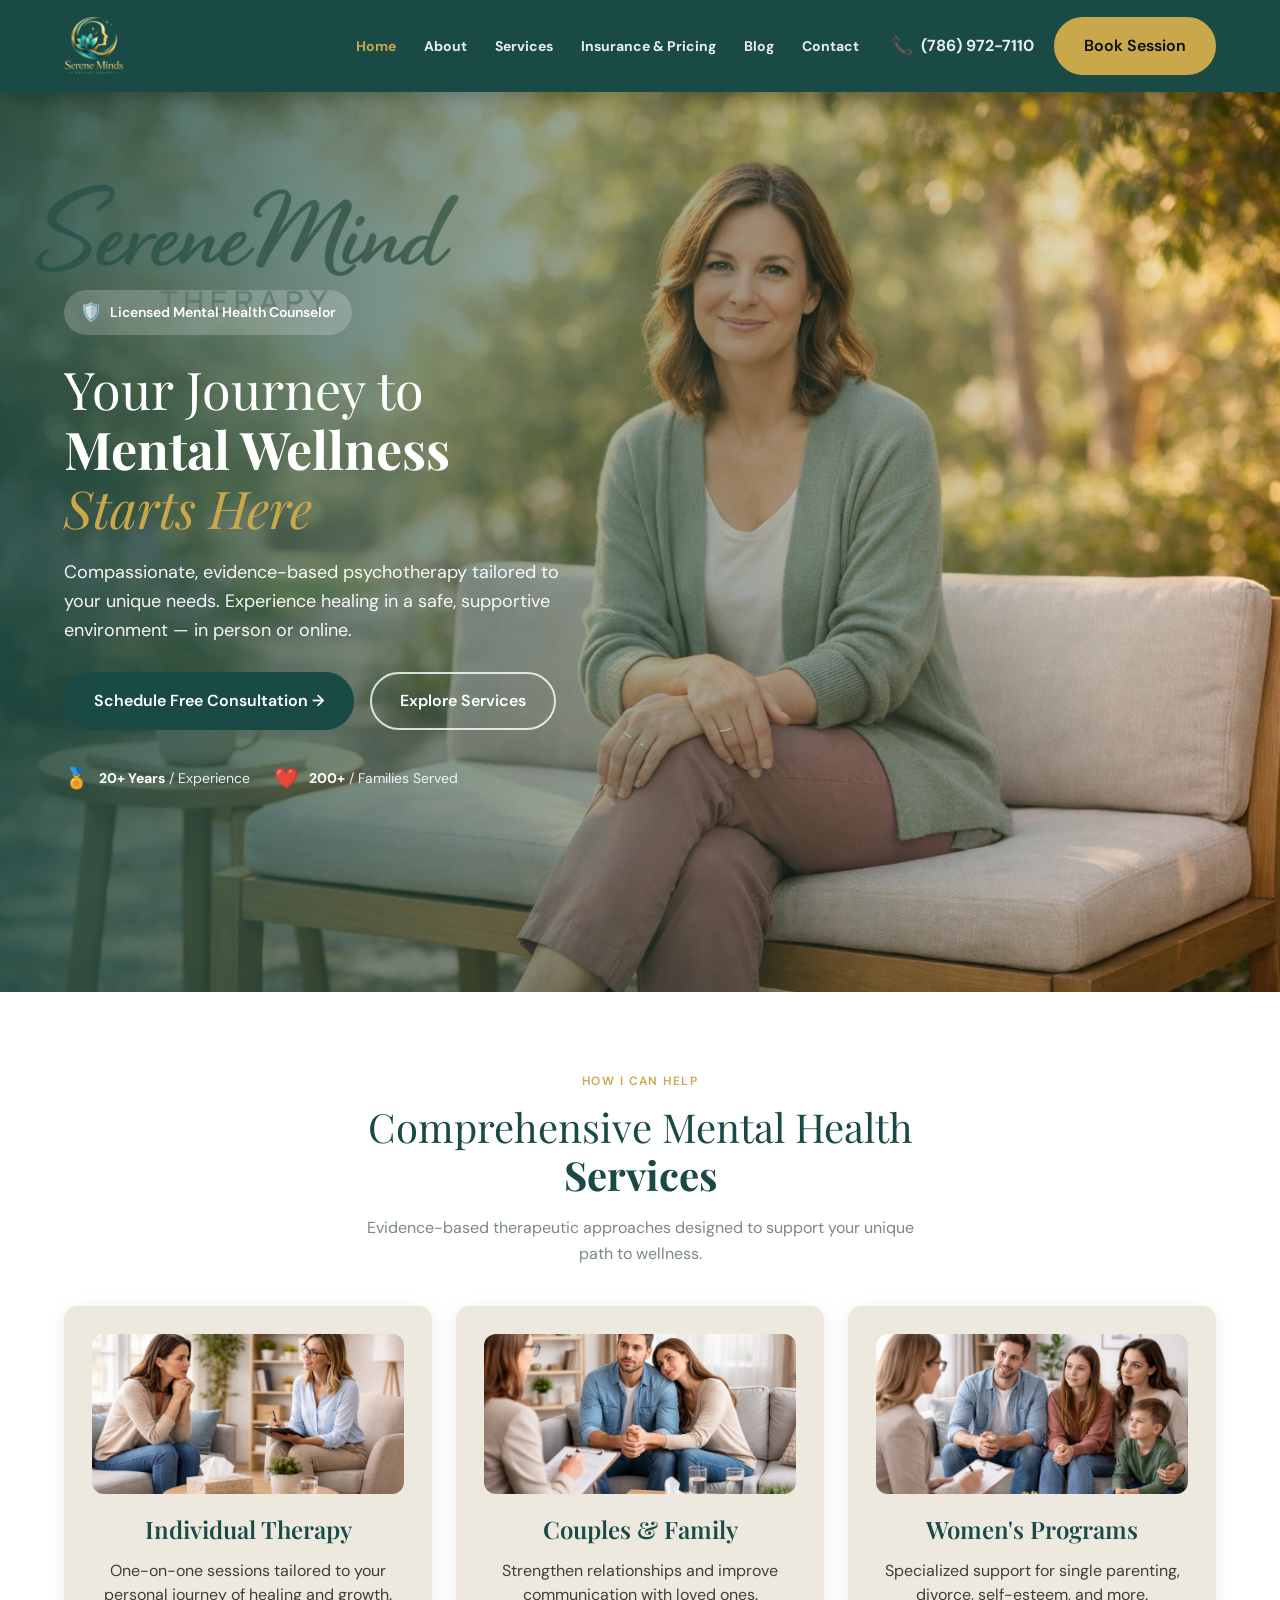
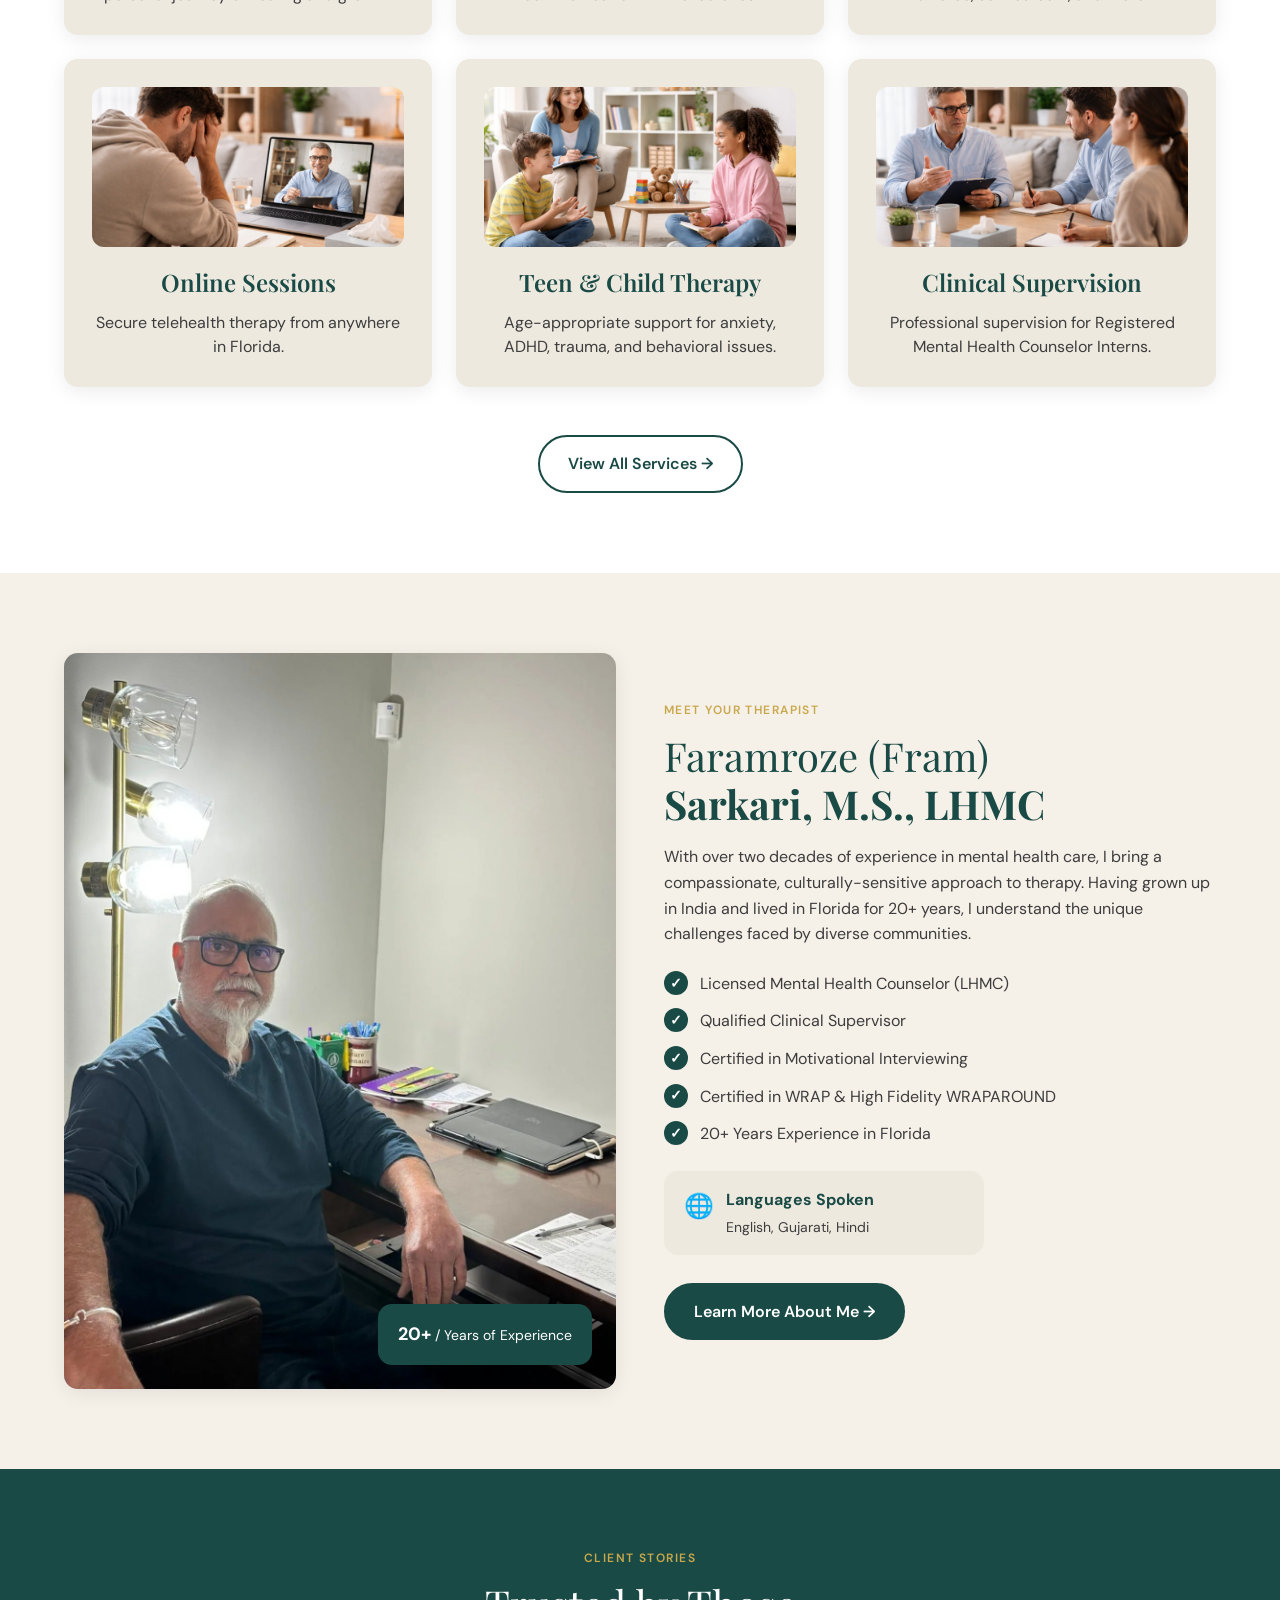
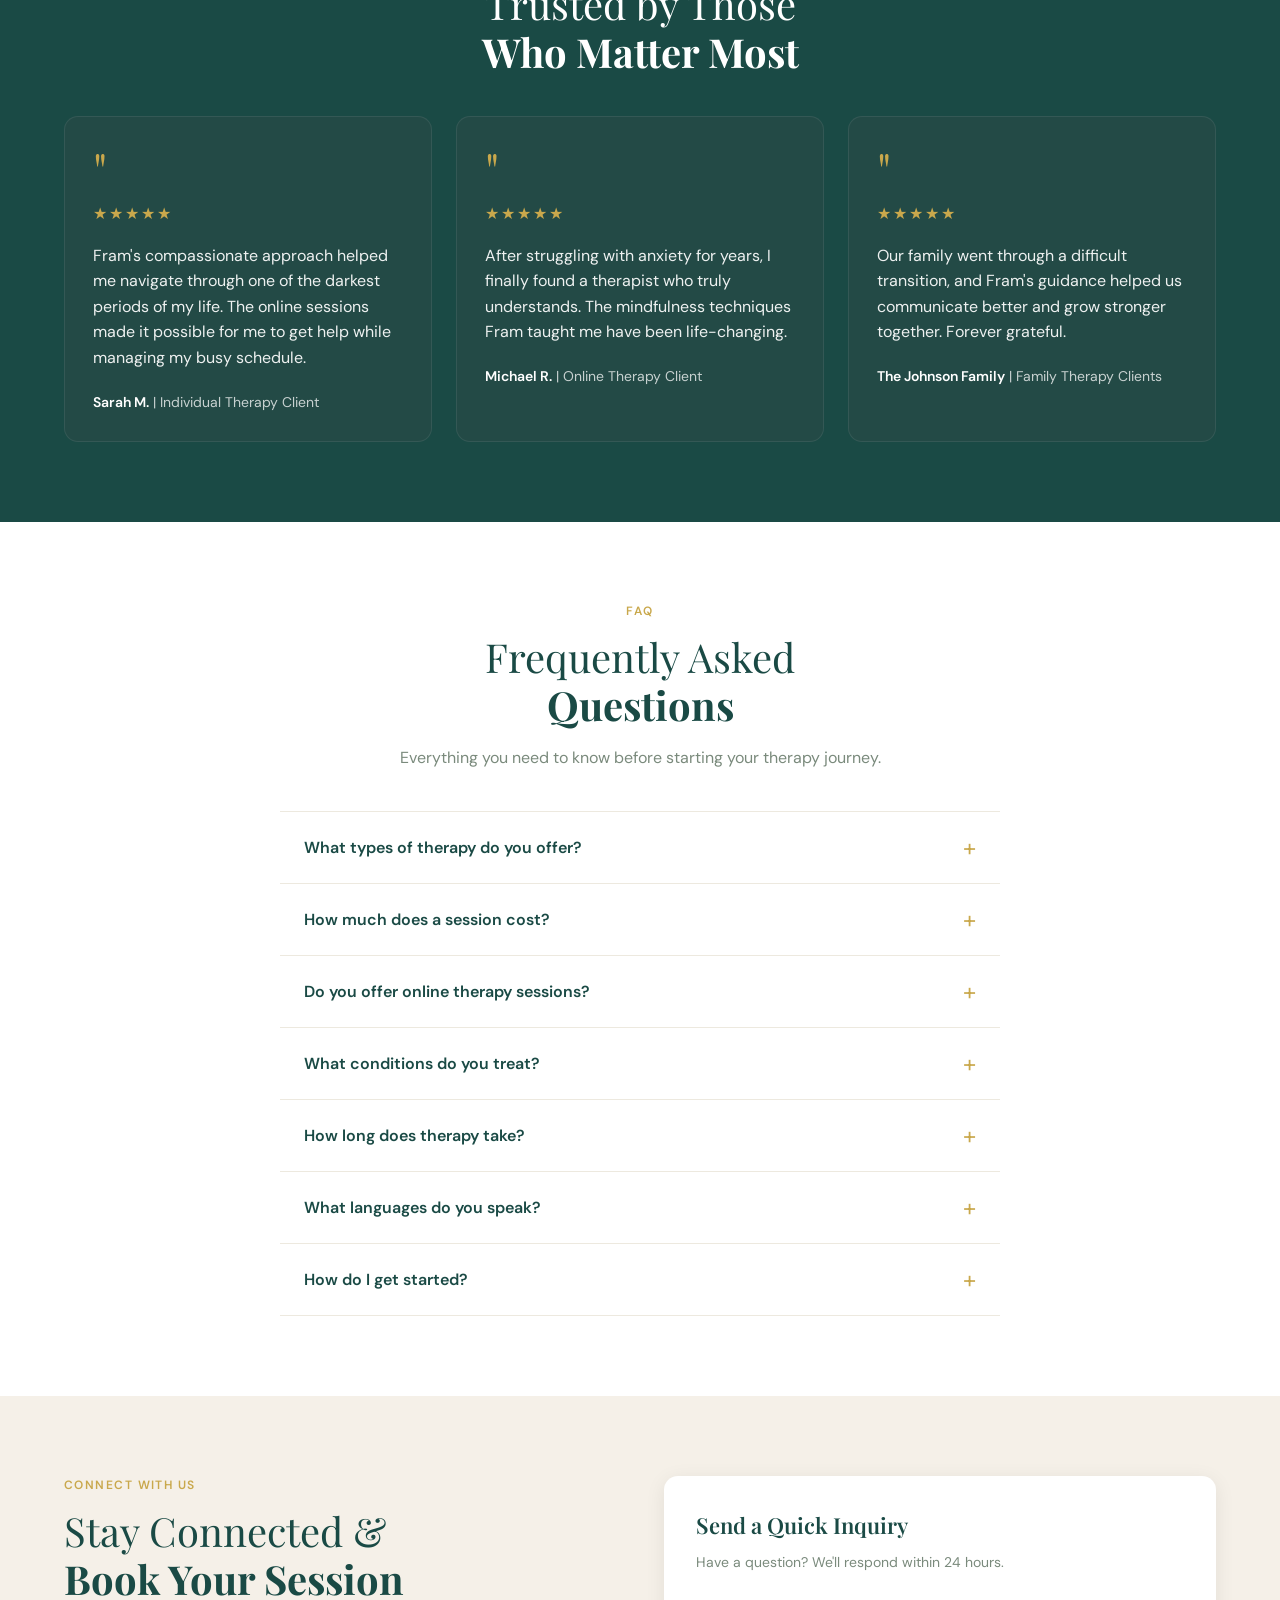
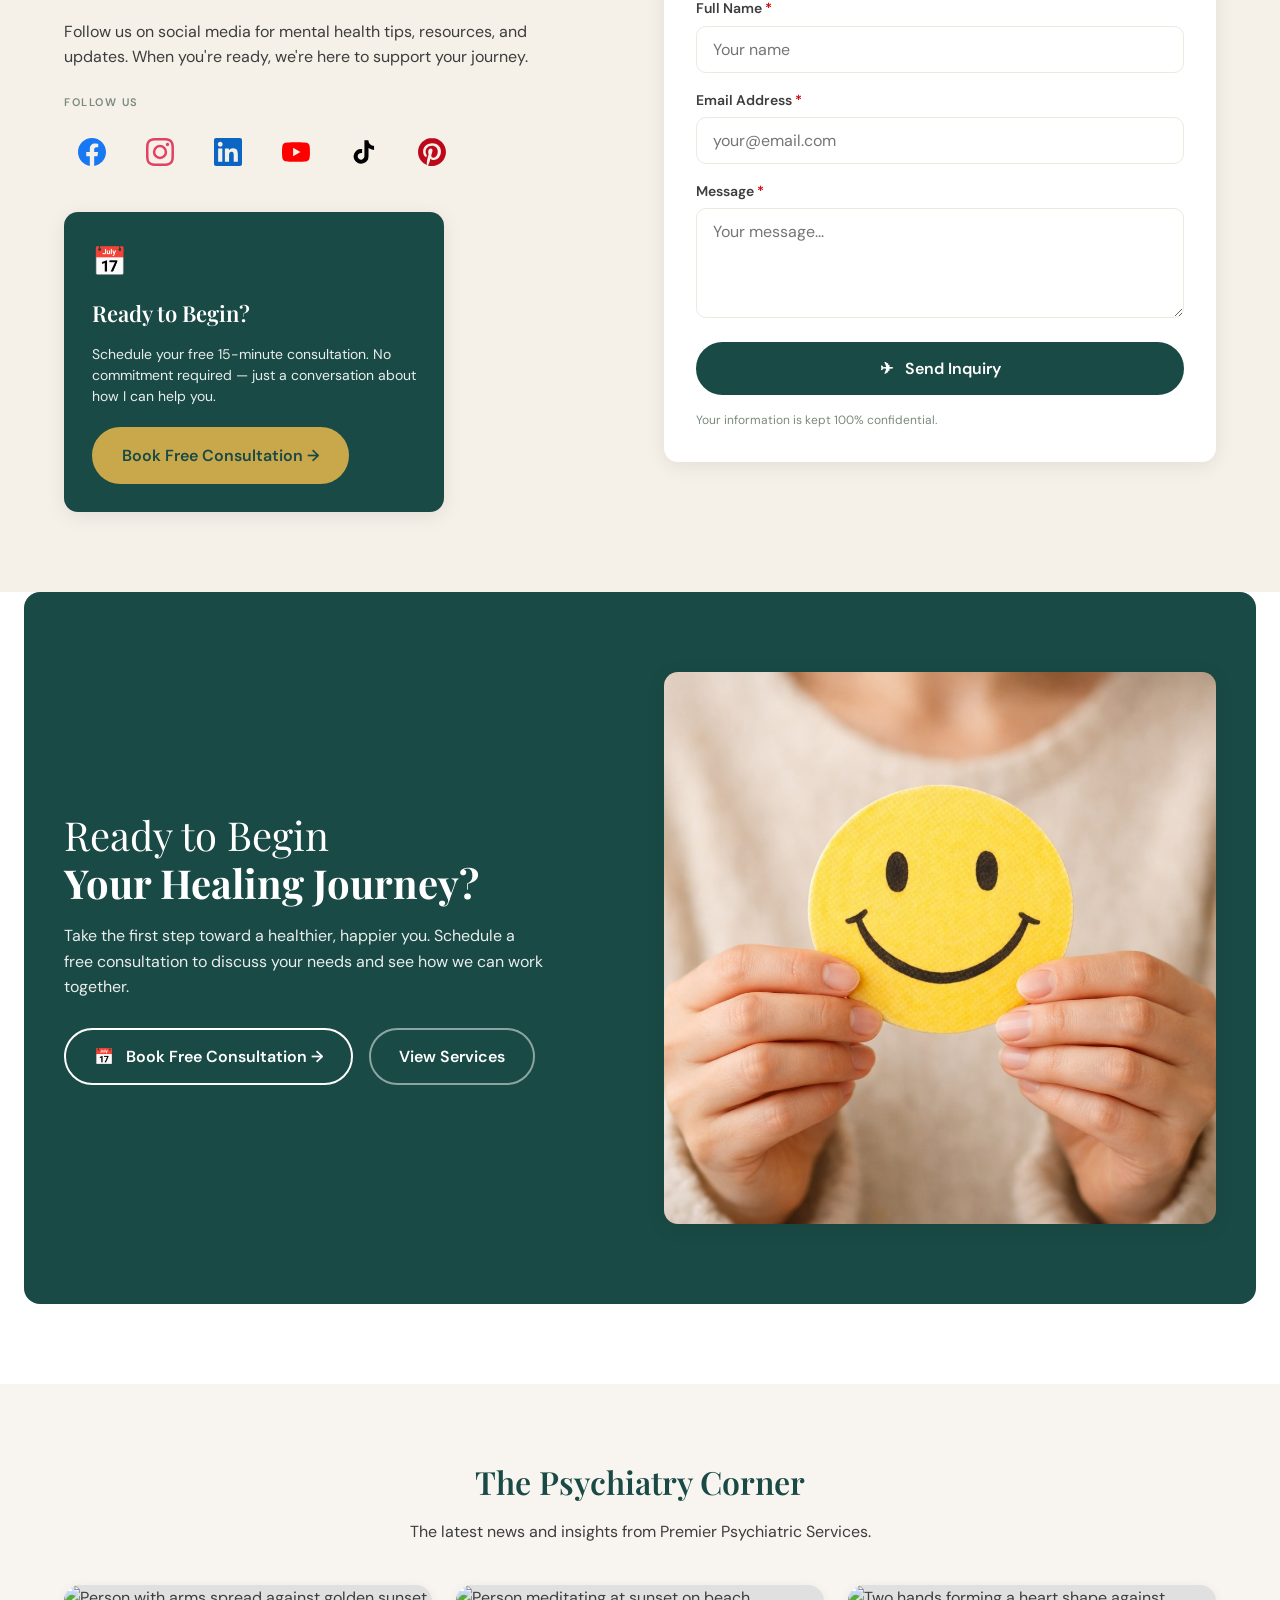
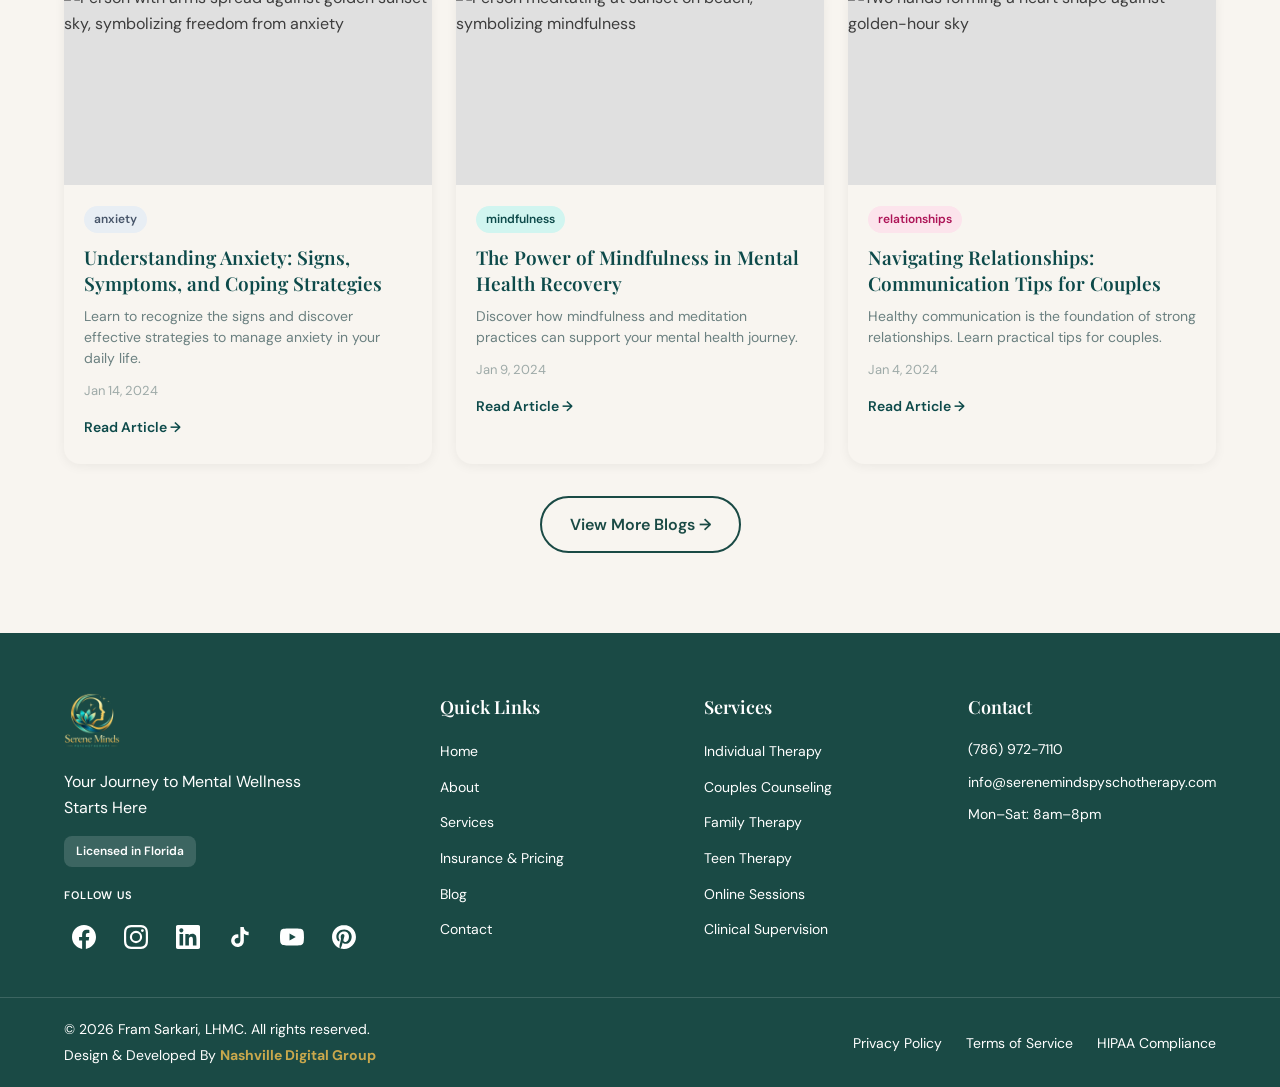
==== commit a2b8a32e: "Footer: white text throughout, Nashville Digital Group link gold and bold Made-with: Cursor" ====
--- a/index.html
+++ b/index.html
@@ -42,7 +42,7 @@
       "addressRegion": "FL",
       "addressLocality": "Florida"
     },
-    "openingHours": "Mo-Fr 09:00-19:00, Sa 10:00-16:00",
+    "openingHours": "Mo-Sa 08:00-20:00",
     "priceRange": "$$",
     "knowsLanguage": ["English", "Gujarati", "Hindi"],
     "image": "https://www.serenemindtherapy.com/images/og-home.jpg",
@@ -366,11 +366,12 @@
           </p>
           <p class="connect-follow-label">FOLLOW US</p>
           <ul class="social-icons" aria-label="Social media links">
-            <li><a href="#" class="social-icon" aria-label="Facebook" target="_blank" rel="noopener noreferrer"><svg aria-hidden="true" viewBox="0 0 24 24" xmlns="http://www.w3.org/2000/svg"><path d="M24 12.073c0-6.627-5.373-12-12-12s-12 5.373-12 12c0 5.99 4.388 10.954 10.125 11.854v-8.385H7.078v-3.47h3.047V9.43c0-3.007 1.792-4.669 4.533-4.669 1.312 0 2.686.235 2.686.235v2.953H15.83c-1.491 0-1.956.925-1.956 1.874v2.25h3.328l-.532 3.47h-2.796v8.385C19.612 23.027 24 18.062 24 12.073z"/></svg></a></li>
-            <li><a href="#" class="social-icon" aria-label="Instagram" target="_blank" rel="noopener noreferrer"><svg aria-hidden="true" viewBox="0 0 24 24" xmlns="http://www.w3.org/2000/svg"><path d="M12 2.163c3.204 0 3.584.012 4.85.07 3.252.148 4.771 1.691 4.919 4.919.058 1.265.069 1.645.069 4.849 0 3.205-.012 3.584-.069 4.849-.149 3.225-1.664 4.771-4.919 4.919-1.266.058-1.644.07-4.85.07-3.204 0-3.584-.012-4.849-.07-3.26-.149-4.771-1.699-4.919-4.92-.058-1.265-.07-1.644-.07-4.849 0-3.204.013-3.583.07-4.849.149-3.227 1.664-4.771 4.919-4.919 1.266-.057 1.645-.069 4.849-.069zM12 0C8.741 0 8.333.014 7.053.072 2.695.272.273 2.69.073 7.052.014 8.333 0 8.741 0 12c0 3.259.014 3.668.072 4.948.2 4.358 2.618 6.78 6.98 6.98C8.333 23.986 8.741 24 12 24c3.259 0 3.668-.014 4.948-.072 4.354-.2 6.782-2.618 6.979-6.98.059-1.28.073-1.689.073-4.948 0-3.259-.014-3.667-.072-4.947-.196-4.354-2.617-6.78-6.979-6.98C15.668.014 15.259 0 12 0zm0 5.838a6.162 6.162 0 100 12.324 6.162 6.162 0 000-12.324zM12 16a4 4 0 110-8 4 4 0 010 8zm6.406-11.845a1.44 1.44 0 100 2.881 1.44 1.44 0 000-2.881z"/></svg></a></li>
-            <li><a href="#" class="social-icon" aria-label="LinkedIn" target="_blank" rel="noopener noreferrer"><svg aria-hidden="true" viewBox="0 0 24 24" xmlns="http://www.w3.org/2000/svg"><path d="M20.447 20.452h-3.554v-5.569c0-1.328-.027-3.037-1.852-3.037-1.853 0-2.136 1.445-2.136 2.939v5.667H9.351V9h3.414v1.561h.046c.477-.9 1.637-1.85 3.37-1.85 3.601 0 4.267 2.37 4.267 5.455v6.286zM5.337 7.433c-1.144 0-2.063-.926-2.063-2.065 0-1.138.92-2.063 2.063-2.063 1.14 0 2.064.925 2.064 2.063 0 1.139-.925 2.065-2.064 2.065zm1.782 13.019H3.555V9h3.564v11.452zM22.225 0H1.771C.792 0 0 .774 0 1.729v20.542C0 23.227.792 24 1.771 24h20.451C23.2 24 24 23.227 24 22.271V1.729C24 .774 23.2 0 22.222 0h.003z"/></svg></a></li>
-            <li><a href="#" class="social-icon" aria-label="X (Twitter)" target="_blank" rel="noopener noreferrer"><svg aria-hidden="true" viewBox="0 0 24 24" xmlns="http://www.w3.org/2000/svg"><path d="M18.244 2.25h3.308l-7.227 8.26 8.502 11.24H16.17l-5.214-6.817L4.99 21.75H1.68l7.73-8.835L1.254 2.25H8.08l4.713 6.231zm-1.161 17.52h1.833L7.084 4.126H5.117z"/></svg></a></li>
-            <li><a href="#" class="social-icon" aria-label="YouTube" target="_blank" rel="noopener noreferrer"><svg aria-hidden="true" viewBox="0 0 24 24" xmlns="http://www.w3.org/2000/svg"><path d="M23.498 6.186a3.016 3.016 0 0 0-2.122-2.136C19.505 3.545 12 3.545 12 3.545s-7.505 0-9.377.505A3.017 3.017 0 0 0 .502 6.186C0 8.07 0 12 0 12s0 3.93.502 5.814a3.016 3.016 0 0 0 2.122 2.136c1.871.505 9.376.505 9.376.505s7.505 0 9.377-.505a3.015 3.015 0 0 0 2.122-2.136C24 15.93 24 12 24 12s0-3.93-.502-5.814zM9.545 15.568V8.432L15.818 12l-6.273 3.568z"/></svg></a></li>
+            <li><a href="https://www.facebook.com/profile.php?id=61582372858663" class="social-icon social-icon-facebook" aria-label="Facebook" target="_blank" rel="noopener noreferrer"><svg aria-hidden="true" viewBox="0 0 24 24" xmlns="http://www.w3.org/2000/svg"><path d="M24 12.073c0-6.627-5.373-12-12-12s-12 5.373-12 12c0 5.99 4.388 10.954 10.125 11.854v-8.385H7.078v-3.47h3.047V9.43c0-3.007 1.792-4.669 4.533-4.669 1.312 0 2.686.235 2.686.235v2.953H15.83c-1.491 0-1.956.925-1.956 1.874v2.25h3.328l-.532 3.47h-2.796v8.385C19.612 23.027 24 18.062 24 12.073z"/></svg></a></li>
+            <li><a href="https://www.instagram.com/sereneminds_psychotherapy/" class="social-icon social-icon-instagram" aria-label="Instagram" target="_blank" rel="noopener noreferrer"><svg aria-hidden="true" viewBox="0 0 24 24" xmlns="http://www.w3.org/2000/svg"><path d="M12 2.163c3.204 0 3.584.012 4.85.07 3.252.148 4.771 1.691 4.919 4.919.058 1.265.069 1.645.069 4.849 0 3.205-.012 3.584-.069 4.849-.149 3.225-1.664 4.771-4.919 4.919-1.266.058-1.644.07-4.85.07-3.204 0-3.584-.012-4.849-.07-3.26-.149-4.771-1.699-4.919-4.92-.058-1.265-.07-1.644-.07-4.849 0-3.204.013-3.583.07-4.849.149-3.227 1.664-4.771 4.919-4.919 1.266-.057 1.645-.069 4.849-.069zM12 0C8.741 0 8.333.014 7.053.072 2.695.272.273 2.69.073 7.052.014 8.333 0 8.741 0 12c0 3.259.014 3.668.072 4.948.2 4.358 2.618 6.78 6.98 6.98C8.333 23.986 8.741 24 12 24c3.259 0 3.668-.014 4.948-.072 4.354-.2 6.782-2.618 6.979-6.98.059-1.28.073-1.689.073-4.948 0-3.259-.014-3.667-.072-4.947-.196-4.354-2.617-6.78-6.979-6.98C15.668.014 15.259 0 12 0zm0 5.838a6.162 6.162 0 100 12.324 6.162 6.162 0 000-12.324zM12 16a4 4 0 110-8 4 4 0 010 8zm6.406-11.845a1.44 1.44 0 100 2.881 1.44 1.44 0 000-2.881z"/></svg></a></li>
+            <li><a href="#" class="social-icon social-icon-linkedin" aria-label="LinkedIn" target="_blank" rel="noopener noreferrer"><svg aria-hidden="true" viewBox="0 0 24 24" xmlns="http://www.w3.org/2000/svg"><path d="M20.447 20.452h-3.554v-5.569c0-1.328-.027-3.037-1.852-3.037-1.853 0-2.136 1.445-2.136 2.939v5.667H9.351V9h3.414v1.561h.046c.477-.9 1.637-1.85 3.37-1.85 3.601 0 4.267 2.37 4.267 5.455v6.286zM5.337 7.433c-1.144 0-2.063-.926-2.063-2.065 0-1.138.92-2.063 2.063-2.063 1.14 0 2.064.925 2.064 2.063 0 1.139-.925 2.065-2.064 2.065zm1.782 13.019H3.555V9h3.564v11.452zM22.225 0H1.771C.792 0 0 .774 0 1.729v20.542C0 23.227.792 24 1.771 24h20.451C23.2 24 24 23.227 24 22.271V1.729C24 .774 23.2 0 22.222 0h.003z"/></svg></a></li>
+            <li><a href="https://www.youtube.com/@SereneMindsPyschotherapy" class="social-icon social-icon-youtube" aria-label="YouTube" target="_blank" rel="noopener noreferrer"><svg aria-hidden="true" viewBox="0 0 24 24" xmlns="http://www.w3.org/2000/svg"><path d="M23.498 6.186a3.016 3.016 0 0 0-2.122-2.136C19.505 3.545 12 3.545 12 3.545s-7.505 0-9.377.505A3.017 3.017 0 0 0 .502 6.186C0 8.07 0 12 0 12s0 3.93.502 5.814a3.016 3.016 0 0 0 2.122 2.136c1.871.505 9.376.505 9.376.505s7.505 0 9.377-.505a3.015 3.015 0 0 0 2.122-2.136C24 15.93 24 12 24 12s0-3.93-.502-5.814zM9.545 15.568V8.432L15.818 12l-6.273 3.568z"/></svg></a></li>
+            <li><a href="https://www.tiktok.com/@sereneminds_" class="social-icon social-icon-tiktok" aria-label="TikTok" target="_blank" rel="noopener noreferrer"><svg aria-hidden="true" viewBox="0 0 24 24" xmlns="http://www.w3.org/2000/svg"><path d="M19.59 6.69a4.83 4.83 0 0 1-3.77-4.25V2h-3.45v13.67a2.89 2.89 0 0 1-5.2 1.74 2.89 2.89 0 0 1 2.31-4.64 2.93 2.93 0 0 1 .88.13V9.4a6.84 6.84 0 0 0-1-.05A6.33 6.33 0 0 0 5 20.1a6.34 6.34 0 0 0 10.86-4.43v-7a8.16 8.16 0 0 0 4.77 1.52v-3.4a4.85 4.85 0 0 1-1-.1z"/></svg></a></li>
+            <li><a href="https://in.pinterest.com/03xj2kch335shub2w77x537cwcyy5q" class="social-icon social-icon-pinterest" aria-label="Pinterest" target="_blank" rel="noopener noreferrer"><svg aria-hidden="true" viewBox="0 0 24 24" xmlns="http://www.w3.org/2000/svg"><path d="M12.017 0C5.396 0 .029 5.367.029 11.987c0 5.079 3.158 9.417 7.618 11.162-.105-.949-.199-2.403.041-3.439.219-.937 1.406-5.957 1.406-5.957s-.359-.72-.359-1.781c0-1.663.967-2.911 2.168-2.911 1.024 0 1.518.769 1.518 1.688 0 1.029-.653 2.567-.992 3.992-.285 1.193.6 2.165 1.775 2.165 2.128 0 3.768-2.245 3.768-5.487 0-2.861-2.063-4.869-5.008-4.869-3.41 0-5.409 2.562-5.409 5.199 0 1.033.394 2.143.889 2.741.099.12.112.225.085.345-.09.375-.293 1.199-.334 1.363-.053.225-.172.271-.401.165-1.495-.69-2.433-2.878-2.433-4.646 0-3.776 2.748-7.252 7.92-7.252 4.158 0 7.392 2.967 7.392 6.923 0 4.135-2.607 7.462-6.233 7.462-1.214 0-2.354-.629-2.758-1.379l-.749 2.848c-.269 1.045-1.004 2.352-1.498 3.15 1.123.345 2.306.535 3.55.535 6.607 0 11.985-5.365 11.985-11.987C23.97 5.39 18.592.026 11.985.026L12.017 0z"/></svg></a></li>
           </ul>
           <div class="booking-card">
             <span class="booking-card-icon" aria-hidden="true">📅</span>
@@ -423,6 +424,61 @@
         </div>
       </div>
     </section>
+
+    <!-- SECTION 8: THE PSYCHIATRY CORNER (BLOGS) -->
+    <section class="home-blogs-section" aria-labelledby="home-blogs-heading">
+      <div class="container">
+        <h2 id="home-blogs-heading" class="home-blogs-title">The Psychiatry Corner</h2>
+        <p class="home-blogs-subtitle">The latest news and insights from Premier Psychiatric Services.</p>
+        <div class="home-blogs-grid">
+          <article class="blog-card">
+            <a href="blog-understanding-anxiety.html" class="blog-card-link-wrap">
+              <div class="blog-card-image">
+                <img src="images/Understanding-Anxiety-blog.png" alt="Person with arms spread against golden sunset sky, symbolizing freedom from anxiety" width="340" height="200">
+              </div>
+              <div class="blog-card-body">
+                <span class="blog-badge blog-badge-anxiety">anxiety</span>
+                <h3 class="blog-card-title">Understanding Anxiety: Signs, Symptoms, and Coping Strategies</h3>
+                <p class="blog-card-excerpt">Learn to recognize the signs and discover effective strategies to manage anxiety in your daily life.</p>
+                <p class="blog-card-date">Jan 14, 2024</p>
+                <span class="blog-card-link">Read Article →</span>
+              </div>
+            </a>
+          </article>
+          <article class="blog-card">
+            <a href="blog-power-mindfulness.html" class="blog-card-link-wrap">
+              <div class="blog-card-image">
+                <img src="images/Power-of-Mindfulness-blog.png" alt="Person meditating at sunset on beach, symbolizing mindfulness" width="340" height="200">
+              </div>
+              <div class="blog-card-body">
+                <span class="blog-badge blog-badge-mindfulness">mindfulness</span>
+                <h3 class="blog-card-title">The Power of Mindfulness in Mental Health Recovery</h3>
+                <p class="blog-card-excerpt">Discover how mindfulness and meditation practices can support your mental health journey.</p>
+                <p class="blog-card-date">Jan 9, 2024</p>
+                <span class="blog-card-link">Read Article →</span>
+              </div>
+            </a>
+          </article>
+          <article class="blog-card">
+            <a href="blog-navigating-relationships.html" class="blog-card-link-wrap">
+              <div class="blog-card-image">
+                <img src="images/Navigating-Relationships-blog.png" alt="Two hands forming a heart shape against golden-hour sky" width="340" height="200">
+              </div>
+              <div class="blog-card-body">
+                <span class="blog-badge blog-badge-relationships">relationships</span>
+                <h3 class="blog-card-title">Navigating Relationships: Communication Tips for Couples</h3>
+                <p class="blog-card-excerpt">Healthy communication is the foundation of strong relationships. Learn practical tips for couples.</p>
+                <p class="blog-card-date">Jan 4, 2024</p>
+                <span class="blog-card-link">Read Article →</span>
+              </div>
+            </a>
+          </article>
+        </div>
+        <p class="home-blogs-cta">
+          <a href="blog.html" class="btn btn-secondary">View More Blogs →</a>
+        </p>
+      </div>
+    </section>
   </main>
 
   <footer class="site-footer">
@@ -433,6 +489,17 @@
         </a>
         <p class="footer-tagline">Your Journey to Mental Wellness Starts Here</p>
         <span class="footer-badge">Licensed in Florida</span>
+        <div class="footer-social">
+          <span class="footer-social-label">Follow us</span>
+          <ul class="footer-social-list" aria-label="Social media links">
+            <li><a href="https://www.facebook.com/profile.php?id=61582372858663" class="footer-social-link" aria-label="Facebook" target="_blank" rel="noopener noreferrer"><svg width="24" height="24" viewBox="0 0 24 24" fill="currentColor" aria-hidden="true"><path d="M24 12.073c0-6.627-5.373-12-12-12s-12 5.373-12 12c0 5.99 4.388 10.954 10.125 11.854v-8.385H7.078v-3.47h3.047V9.43c0-3.007 1.792-4.669 4.533-4.669 1.312 0 2.686.235 2.686.235v2.953H15.83c-1.491 0-1.956.925-1.956 1.874v2.25h3.328l-.532 3.47h-2.796v8.385C19.612 23.027 24 18.062 24 12.073z"/></svg></a></li>
+            <li><a href="https://www.instagram.com/sereneminds_psychotherapy/" class="footer-social-link" aria-label="Instagram" target="_blank" rel="noopener noreferrer"><svg width="24" height="24" viewBox="0 0 24 24" fill="currentColor" aria-hidden="true"><path d="M12 2.163c3.204 0 3.584.012 4.85.07 3.252.148 4.771 1.691 4.919 4.919.058 1.265.069 1.645.069 4.849 0 3.205-.012 3.584-.069 4.849-.149 3.225-1.664 4.771-4.919 4.919-1.266.058-1.644.07-4.85.07-3.204 0-3.584-.012-4.849-.07-3.26-.149-4.771-1.699-4.919-4.92-.058-1.265-.07-1.644-.07-4.849 0-3.204.013-3.583.07-4.849.149-3.227 1.664-4.771 4.919-4.919 1.266-.057 1.645-.069 4.849-.069zM12 0C8.741 0 8.333.014 7.053.072 2.695.272.273 2.69.073 7.052.014 8.333 0 8.741 0 12c0 3.259.014 3.668.072 4.948.2 4.358 2.618 6.78 6.98 6.98C8.333 23.986 8.741 24 12 24c3.259 0 3.668-.014 4.948-.072 4.354-.2 6.782-2.618 6.979-6.98.059-1.28.073-1.689.073-4.948 0-3.259-.014-3.667-.072-4.947-.196-4.354-2.617-6.78-6.979-6.98C8.333.014 8.741 0 12 0zm0 5.838a6.162 6.162 0 100 12.324 6.162 6.162 0 000-12.324zM12 16a4 4 0 110-8 4 4 0 010 8zm6.406-11.845a1.44 1.44 0 100 2.881 1.44 1.44 0 000-2.881z"/></svg></a></li>
+            <li><a href="#" class="footer-social-link" aria-label="LinkedIn" target="_blank" rel="noopener noreferrer"><svg width="24" height="24" viewBox="0 0 24 24" fill="currentColor" aria-hidden="true"><path d="M20.447 20.452h-3.554v-5.569c0-1.328-.027-3.037-1.852-3.037-1.853 0-2.136 1.445-2.136 2.939v5.667H9.351V9h3.414v1.561h.046c.477-.9 1.637-1.85 3.37-1.85 3.601 0 4.267 2.37 4.267 5.455v6.286zM5.337 7.433c-1.144 0-2.063-.926-2.063-2.065 0-1.138.92-2.063 2.063-2.063 1.14 0 2.064.925 2.064 2.063 0 1.139-.925 2.065-2.064 2.065zm1.782 13.019H3.555V9h3.564v11.452zM22.225 0H1.771C.792 0 0 .774 0 1.729v20.542C0 23.227.792 24 1.771 24h20.451C23.2 24 24 23.227 24 22.271V1.729C24 .774 23.2 0 22.222 0h.003z"/></svg></a></li>
+            <li><a href="https://www.tiktok.com/@sereneminds_" class="footer-social-link" aria-label="TikTok" target="_blank" rel="noopener noreferrer"><svg width="24" height="24" viewBox="0 0 24 24" fill="currentColor" aria-hidden="true"><path d="M19.59 6.69a4.83 4.83 0 0 1-3.77-4.25V2h-3.45v13.67a2.89 2.89 0 0 1-5.2 1.74 2.89 2.89 0 0 1 2.31-4.64 2.93 2.93 0 0 1 .88.13V9.4a6.84 6.84 0 0 0-1-.05A6.33 6.33 0 0 0 5 20.1a6.34 6.34 0 0 0 10.86-4.43v-7a8.16 8.16 0 0 0 4.77 1.52v-3.4a4.85 4.85 0 0 1-1-.1z"/></svg></a></li>
+            <li><a href="https://www.youtube.com/@SereneMindsPyschotherapy" class="footer-social-link" aria-label="YouTube" target="_blank" rel="noopener noreferrer"><svg width="24" height="24" viewBox="0 0 24 24" fill="currentColor" aria-hidden="true"><path d="M23.498 6.186a3.016 3.016 0 0 0-2.122-2.136C19.505 3.545 12 3.545 12 3.545s-7.505 0-9.377.505A3.017 3.017 0 0 0 .502 6.186C0 8.07 0 12 0 12s0 3.93.502 5.814a3.016 3.016 0 0 0 2.122 2.136c1.871.505 9.376.505 9.376.505s7.505 0 9.377-.505a3.015 3.015 0 0 0 2.122-2.136C24 15.93 24 12 24 12s0-3.93-.502-5.814zM9.545 15.568V8.432L15.818 12l-6.273 3.568z"/></svg></a></li>
+            <li><a href="https://in.pinterest.com/03xj2kch335shub2w77x537cwcyy5q" class="footer-social-link" aria-label="Pinterest" target="_blank" rel="noopener noreferrer"><svg width="24" height="24" viewBox="0 0 24 24" fill="currentColor" aria-hidden="true"><path d="M12.017 0C5.396 0 .029 5.367.029 11.987c0 5.079 3.158 9.417 7.618 11.162-.105-.949-.199-2.403.041-3.439.219-.937 1.406-5.957 1.406-5.957s-.359-.72-.359-1.781c0-1.663.967-2.911 2.168-2.911 1.024 0 1.518.769 1.518 1.688 0 1.029-.653 2.567-.992 3.992-.285 1.193.6 2.165 1.775 2.165 2.128 0 3.768-2.245 3.768-5.487 0-2.861-2.063-4.869-5.008-4.869-3.41 0-5.409 2.562-5.409 5.199 0 1.033.394 2.143.889 2.741.099.12.112.225.085.345-.09.375-.293 1.199-.334 1.363-.053.225-.172.271-.401.165-1.495-.69-2.433-2.878-2.433-4.646 0-3.776 2.748-7.252 7.92-7.252 4.158 0 7.392 2.967 7.392 6.923 0 4.135-2.607 7.462-6.233 7.462-1.214 0-2.354-.629-2.758-1.379l-.749 2.848c-.269 1.045-1.004 2.352-1.498 3.15 1.123.345 2.306.535 3.55.535 6.607 0 11.985-5.365 11.985-11.987C23.97 5.39 18.592.026 11.985.026L12.017 0z"/></svg></a></li>
+          </ul>
+        </div>
       </div>
       <div class="footer-col">
         <h4 class="footer-heading">Quick Links</h4>
@@ -461,14 +528,16 @@
         <ul class="footer-contact">
           <li><a href="tel:+17869727110">(786) 972-7110</a></li>
           <li><a href="mailto:info@serenemindspyschotherapy.com">info@serenemindspyschotherapy.com</a></li>
-          <li>Florida</li>
-          <li>Mon–Fri: 9am–7pm | Sat: 10am–4pm</li>
+          <li>Mon–Sat: 8am–8pm</li>
         </ul>
       </div>
     </div>
     <div class="footer-bottom">
       <div class="container footer-bottom-inner">
-        <p class="footer-copy">© 2026 Fram Sarkari, LHMC. All rights reserved.</p>
+        <div class="footer-bottom-left">
+          <p class="footer-copy">© 2026 Fram Sarkari, LHMC. All rights reserved.</p>
+          <p class="footer-credit">Design &amp; Developed By <a href="https://nashvilledigitalgroup.com/" target="_blank" rel="noopener noreferrer">Nashville Digital Group</a></p>
+        </div>
         <ul class="footer-legal">
           <li><a href="#">Privacy Policy</a></li>
           <li><a href="#">Terms of Service</a></li>
--- a/css/style.css
+++ b/css/style.css
@@ -145,7 +145,7 @@
   position: sticky;
   top: 0;
   z-index: 100;
-  background: #0a0e14;
+  background: var(--color-teal);
   box-shadow: 0 4px 20px rgba(0, 0, 0, 0.25);
 }
 .header-inner {
@@ -697,8 +697,8 @@
   gap: 12px;
 }
 .social-icon {
-  width: 44px;
-  height: 44px;
+  width: 56px;
+  height: 56px;
   border-radius: 50%;
   background: var(--color-teal);
   color: var(--color-white);
@@ -714,10 +714,27 @@
   text-decoration: none;
 }
 .social-icon svg {
-  width: 20px;
-  height: 20px;
+  width: 28px;
+  height: 28px;
   fill: currentColor;
 }
+/* Connect section: social icons in brand colors */
+.connect-section .social-icon {
+  background: transparent;
+  color: inherit;
+}
+.connect-section .social-icon-facebook { color: #1877F2; }
+.connect-section .social-icon-facebook:hover { color: #0d65d9; background: transparent; opacity: 0.9; }
+.connect-section .social-icon-instagram { color: #E4405F; }
+.connect-section .social-icon-instagram:hover { color: #c13584; background: transparent; opacity: 0.9; }
+.connect-section .social-icon-linkedin { color: #0A66C2; }
+.connect-section .social-icon-linkedin:hover { color: #004182; background: transparent; opacity: 0.9; }
+.connect-section .social-icon-youtube { color: #FF0000; }
+.connect-section .social-icon-youtube:hover { color: #cc0000; background: transparent; opacity: 0.9; }
+.connect-section .social-icon-tiktok { color: #000000; }
+.connect-section .social-icon-tiktok:hover { color: #333; background: transparent; opacity: 0.9; }
+.connect-section .social-icon-pinterest { color: #BD081C; }
+.connect-section .social-icon-pinterest:hover { color: #8c0615; background: transparent; opacity: 0.9; }
 .booking-card {
   background: var(--color-teal);
   color: var(--color-white);
@@ -836,11 +853,28 @@
 
 /* ========== ABOUT PAGE ========== */
 .page-hero {
+  position: relative;
   background: var(--color-cream);
-  padding: var(--section-padding) 0;
-  text-align: center;
+  padding: 120px 0;
+  min-height: 55vh;
+  display: flex;
+  align-items: center;
+  text-align: center;
+}
+.page-hero:not(.page-hero-services)::before {
+  content: "";
+  position: absolute;
+  inset: 0;
+  background: rgba(0, 0, 0, 0.45);
+  pointer-events: none;
+}
+.page-hero .container {
+  position: relative;
+  z-index: 1;
+  width: 100%;
 }
 .page-hero .section-label { margin-bottom: 12px; }
+.page-hero:not(.page-hero-services) .section-label { color: var(--color-gold); }
 .page-hero-title {
   font-family: var(--font-heading);
   font-size: var(--size-h1);
@@ -849,7 +883,9 @@
   color: var(--color-teal);
   margin: 0 0 16px 0;
 }
+.page-hero:not(.page-hero-services) .page-hero-title { color: var(--color-white); }
 .page-hero-title-accent { color: var(--color-gold); font-weight: 700; }
+.page-hero:not(.page-hero-services) .page-hero-title-accent { color: var(--color-white); }
 .page-hero-subtitle {
   font-size: var(--size-body);
   color: var(--color-subtext);
@@ -858,6 +894,21 @@
   margin-left: auto;
   margin-right: auto;
   line-height: 1.5;
+}
+.page-hero:not(.page-hero-services) .page-hero-subtitle { color: rgba(255, 255, 255, 0.9); }
+
+.page-hero-contact {
+  background-image: url("../images/contact-bg.png");
+  background-size: cover;
+  background-position: center;
+  background-repeat: no-repeat;
+}
+
+.page-hero-about {
+  background-image: url("../images/about-bg.png");
+  background-size: cover;
+  background-position: center;
+  background-repeat: no-repeat;
 }
 
 .about-bio {
@@ -1033,7 +1084,42 @@
 .about-cta .btn { margin: 0; }
 
 /* ========== SERVICES PAGE ========== */
-.page-hero-services { padding: 100px 0; }
+.page-hero-services {
+  position: relative;
+  padding: 120px 0;
+  min-height: 55vh;
+  display: flex;
+  align-items: center;
+  background: var(--color-cream);
+  background-image: url("../images/services-bg.png");
+  background-size: cover;
+  background-position: center;
+  background-repeat: no-repeat;
+}
+.page-hero-services::before {
+  content: "";
+  position: absolute;
+  inset: 0;
+  background: rgba(0, 0, 0, 0.45);
+  pointer-events: none;
+}
+.page-hero-services .container {
+  position: relative;
+  z-index: 1;
+  width: 100%;
+}
+.page-hero-services .section-label {
+  color: var(--color-gold);
+}
+.page-hero-services .page-hero-title {
+  color: var(--color-white);
+}
+.page-hero-services .page-hero-title strong {
+  color: var(--color-white);
+}
+.page-hero-services .page-hero-subtitle {
+  color: rgba(255, 255, 255, 0.9);
+}
 .sr-only {
   position: absolute;
   width: 1px;
@@ -1141,6 +1227,12 @@
 .approaches-section {
   background: var(--color-card);
   padding: var(--section-padding) 0;
+  text-align: center;
+}
+.approaches-section .container {
+  display: flex;
+  flex-direction: column;
+  align-items: center;
 }
 .approaches-title { text-align: center; margin-bottom: 12px; }
 .approaches-subtitle {
@@ -1155,6 +1247,18 @@
   display: grid;
   grid-template-columns: repeat(3, 1fr);
   gap: 24px;
+  width: 100%;
+  max-width: var(--container-max);
+  justify-content: center;
+}
+.approach-card:nth-child(4) {
+  grid-column: 1;
+}
+.approach-card:nth-child(5) {
+  grid-column: 2;
+}
+.approach-card:nth-child(6) {
+  grid-column: 3;
 }
 .approach-card {
   background: var(--color-white);
@@ -1162,11 +1266,10 @@
   border-radius: var(--radius-card);
   box-shadow: var(--shadow-card);
   position: relative;
+  text-align: center;
 }
 .approach-card-icon {
-  position: absolute;
-  top: 24px;
-  left: 24px;
+  position: static;
   width: 48px;
   height: 48px;
   border-radius: 12px;
@@ -1174,6 +1277,7 @@
   display: flex;
   align-items: center;
   justify-content: center;
+  margin: 0 auto 16px auto;
 }
 .approach-card-icon .svg-icon-teal { width: 24px; height: 24px; }
 .approach-card-title {
@@ -1181,9 +1285,8 @@
   font-size: 18px;
   font-weight: 600;
   color: var(--color-teal);
-  margin: 0 0 0 56px;
-  margin-bottom: 8px;
-  padding-top: 4px;
+  margin: 0 0 8px 0;
+  padding-top: 0;
 }
 .approach-card-desc {
   font-size: var(--size-small);
@@ -1252,9 +1355,29 @@
   --insurance-teal-darker: rgba(0, 0, 0, 0.15);
 }
 .insurance-hero {
+  position: relative;
   background: var(--insurance-cream, #f8f5f0);
+  background-image: url("../images/pricing-bg.png");
+  background-size: cover;
+  background-position: center;
+  background-repeat: no-repeat;
   padding: 120px 0;
-  text-align: center;
+  min-height: 55vh;
+  display: flex;
+  align-items: center;
+  text-align: center;
+}
+.insurance-hero::before {
+  content: "";
+  position: absolute;
+  inset: 0;
+  background: rgba(0, 0, 0, 0.45);
+  pointer-events: none;
+}
+.insurance-hero .container {
+  position: relative;
+  z-index: 1;
+  width: 100%;
 }
 .insurance-hero-label {
   font-size: 12px;
@@ -1272,6 +1395,7 @@
   color: var(--color-teal);
   margin: 0 0 20px 0;
 }
+.insurance-hero .insurance-hero-title { color: var(--color-white); }
 .insurance-hero-subtitle {
   font-size: 18px;
   color: var(--color-subtext);
@@ -1279,10 +1403,11 @@
   margin: 0 auto;
   line-height: 1.5;
 }
+.insurance-hero .insurance-hero-subtitle { color: rgba(255, 255, 255, 0.9); }
 
 .pricing-card-section {
   background: var(--insurance-cream, #f8f5f0);
-  padding: 0 0 80px 0;
+  padding: 80px 0 80px 0;
 }
 .container-narrow { max-width: 900px; margin: 0 auto; padding: 0 24px; }
 .pricing-card {
@@ -1354,6 +1479,16 @@
   font-size: 14px;
   flex-shrink: 0;
 }
+.pricing-feature-icon svg {
+  width: 14px;
+  height: 14px;
+}
+.pricing-feature-icon-lock {
+  color: #fff;
+}
+.pricing-feature-icon-lock svg {
+  stroke: currentColor;
+}
 .btn-pricing-cta {
   background: var(--color-white);
   color: var(--insurance-teal-dark, #0d4a4a);
@@ -1587,13 +1722,15 @@
   width: 28px;
   height: 28px;
   border-radius: 50%;
-  background: var(--color-gold);
-  color: var(--color-teal);
+  background: #1B4D3E;
+  color: #fff;
   display: flex;
   align-items: center;
   justify-content: center;
-  font-size: 14px;
-  font-weight: 700;
+}
+.insurance-faq-q-icon svg {
+  width: 16px;
+  height: 16px;
 }
 .insurance-faq-a {
   font-size: 15px;
@@ -1641,10 +1778,32 @@
 
 /* ========== BLOG PAGE ========== */
 .blog-hero {
+  position: relative;
   background: #f8f5f0;
-  padding: 100px 0;
-  text-align: center;
-}
+  background-image: url("../images/img.png");
+  background-size: cover;
+  background-position: center;
+  background-repeat: no-repeat;
+  padding: 120px 0;
+  min-height: 55vh;
+  display: flex;
+  align-items: center;
+  text-align: center;
+}
+.blog-hero::before {
+  content: "";
+  position: absolute;
+  inset: 0;
+  background: rgba(0, 0, 0, 0.45);
+  pointer-events: none;
+}
+.blog-hero .container {
+  position: relative;
+  z-index: 1;
+  width: 100%;
+}
+.blog-hero .blog-hero-title { color: var(--color-white); }
+.blog-hero .blog-hero-subtitle { color: rgba(255, 255, 255, 0.9); }
 .blog-hero-label {
   font-size: 12px;
   font-weight: 600;
@@ -1671,7 +1830,7 @@
 
 .blog-featured-section {
   background: #f8f5f0;
-  padding: 0 0 80px 0;
+  padding: 80px 0 80px 0;
 }
 .container-blog { max-width: 1000px; margin: 0 auto; padding: 0 24px; }
 .blog-grid-section .container-blog { max-width: 1060px; }
@@ -1802,6 +1961,54 @@
 }
 .blog-card-link:hover { text-decoration: underline; }
 
+/* Home page: The Psychiatry Corner (blogs above footer) */
+.home-blogs-section {
+  background: #f8f5f0;
+  padding: 72px 0 80px;
+}
+.home-blogs-title {
+  font-family: var(--font-heading);
+  font-size: 32px;
+  font-weight: 600;
+  color: var(--color-teal);
+  text-align: center;
+  margin: 0 0 12px 0;
+}
+.home-blogs-subtitle {
+  font-size: var(--size-body);
+  color: var(--color-body);
+  text-align: center;
+  max-width: 560px;
+  margin: 0 auto 40px;
+  line-height: 1.6;
+}
+.home-blogs-grid {
+  display: grid;
+  grid-template-columns: repeat(3, 1fr);
+  gap: 24px;
+  margin-bottom: 32px;
+}
+.home-blogs-section .blog-card {
+  height: 100%;
+  transition: box-shadow 0.25s ease, transform 0.25s ease;
+}
+.home-blogs-section .blog-card:hover {
+  box-shadow: 0 8px 24px rgba(0, 0, 0, 0.1);
+  transform: translateY(-4px);
+}
+.blog-card-link-wrap {
+  display: block;
+  text-decoration: none;
+  color: inherit;
+  height: 100%;
+}
+.blog-card-link-wrap:hover .blog-card-link { text-decoration: underline; }
+.home-blogs-cta {
+  text-align: center;
+  margin: 0;
+}
+.home-blogs-cta .btn { min-width: 200px; }
+
 .blog-cta-section {
   background: #0d4a4a;
   padding: 80px 0;
@@ -1847,21 +2054,149 @@
   text-decoration: none;
 }
 
+/* Blog page: contact + social above footer (white background) */
+.blog-contact-section {
+  background: var(--color-white);
+  padding: 80px 0;
+  text-align: center;
+}
+.blog-contact-title {
+  font-family: var(--font-heading);
+  font-size: 36px;
+  font-weight: 600;
+  color: var(--color-teal);
+  margin: 0 0 12px 0;
+}
+.blog-contact-desc {
+  font-size: var(--size-body);
+  color: var(--color-subtext);
+  max-width: 560px;
+  margin: 0 auto 32px auto;
+  line-height: 1.5;
+}
+.blog-contact-row {
+  display: flex;
+  flex-wrap: wrap;
+  justify-content: center;
+  align-items: center;
+  gap: 48px 64px;
+}
+.blog-contact-info {
+  display: flex;
+  flex-wrap: wrap;
+  justify-content: center;
+  gap: 24px 40px;
+}
+.blog-contact-item {
+  display: inline-flex;
+  align-items: center;
+  gap: 10px;
+  font-size: var(--size-body);
+  font-weight: 500;
+  color: var(--color-teal);
+  text-decoration: none;
+}
+.blog-contact-item:hover {
+  color: var(--color-teal);
+  text-decoration: underline;
+}
+.blog-contact-item-static {
+  color: var(--color-body);
+  cursor: default;
+}
+.blog-contact-item-static:hover { text-decoration: none; }
+.blog-contact-icon {
+  font-size: 20px;
+  flex-shrink: 0;
+}
+.blog-contact-social {
+  display: flex;
+  flex-wrap: wrap;
+  align-items: center;
+  gap: 16px;
+}
+.blog-contact-social-label {
+  font-size: var(--size-small);
+  font-weight: 600;
+  color: var(--color-subtext);
+  text-transform: uppercase;
+  letter-spacing: 0.05em;
+}
+.blog-social-list {
+  list-style: none;
+  margin: 0;
+  padding: 0;
+  display: flex;
+  flex-wrap: wrap;
+  justify-content: center;
+  gap: 16px;
+}
+.blog-social-link {
+  display: flex;
+  align-items: center;
+  justify-content: center;
+  width: 44px;
+  height: 44px;
+  border-radius: 50%;
+  color: var(--color-white);
+  transition: background 0.2s, transform 0.2s;
+}
+.blog-social-link:hover {
+  color: var(--color-white);
+  text-decoration: none;
+  transform: translateY(-2px);
+}
+.blog-social-link svg {
+  width: 22px;
+  height: 22px;
+}
+/* Brand colors for social icons */
+.blog-social-instagram { background: #E4405F; }
+.blog-social-instagram:hover { background: #d62d4d; }
+.blog-social-facebook { background: #1877F2; }
+.blog-social-facebook:hover { background: #166fe5; }
+.blog-social-linkedin { background: #0A66C2; }
+.blog-social-linkedin:hover { background: #004182; }
+.blog-social-tiktok { background: #000000; }
+.blog-social-tiktok:hover { background: #333333; }
+.blog-social-youtube { background: #FF0000; }
+.blog-social-youtube:hover { background: #cc0000; }
+.blog-social-pinterest { background: #BD081C; }
+.blog-social-pinterest:hover { background: #9c0618; }
+
 /* Blog page: active nav link in gold */
 .page-blog .main-nav .nav-link.active { color: var(--color-gold); font-weight: 700; }
 .page-blog .main-nav .nav-link.active:hover { color: var(--color-gold); }
 
 /* ========== BLOG SINGLE POST ========== */
+.page-blog-post {
+  background: var(--color-white);
+}
 .blog-post { padding-bottom: 60px; }
 .blog-post-hero {
-  background: #f8f5f0;
-  padding: 48px 0 40px;
+  position: relative;
+  background: var(--color-white);
+  padding: 120px 0 40px;
+  min-height: 55vh;
+  display: flex;
+  align-items: center;
+}
+.blog-post-hero::before {
+  content: none;
 }
 .blog-post-hero-inner {
+  position: relative;
+  z-index: 1;
+  width: 100%;
   max-width: 900px;
   margin: 0 auto;
   padding: 0 24px;
 }
+.blog-post-hero .blog-post-back { color: var(--color-teal); }
+.blog-post-hero .blog-post-back:hover { color: var(--color-teal); }
+.blog-post-hero .blog-post-title { color: var(--color-teal); }
+.blog-post-hero .blog-post-lead { color: #6b8080; }
+.blog-post-hero .blog-post-meta { color: var(--color-subtext); }
 .blog-post-back {
   display: inline-block;
   font-size: var(--size-small);
@@ -1947,8 +2282,38 @@
   color: var(--color-body);
 }
 
+.blog-post-about-practice {
+  margin: 40px 0 32px 0;
+  padding: 20px 24px;
+  background: #f8f5f0;
+  border-left: 4px solid var(--color-teal);
+  border-radius: 0 10px 10px 0;
+}
+.blog-post-about-practice-label {
+  display: block;
+  font-size: 12px;
+  font-weight: 600;
+  letter-spacing: 0.05em;
+  text-transform: uppercase;
+  color: var(--color-teal);
+  margin-bottom: 8px;
+}
+.blog-post-about-practice-text {
+  margin: 0;
+  font-size: var(--size-body);
+  line-height: 1.6;
+  color: var(--color-body);
+}
+.blog-post-about-practice-cta {
+  margin: 16px 0 0 0;
+}
+.blog-post-about-practice-cta .btn {
+  padding: 10px 20px;
+  font-size: 0.95rem;
+}
+
 .blog-post-cta {
-  background: #f8f5f0;
+  background: var(--color-white);
   border-radius: 16px;
   padding: 32px 36px;
   margin-top: 48px;
@@ -1976,11 +2341,57 @@
   background: var(--color-white);
   padding: var(--section-padding) 0;
 }
+.contact-crisis-notice {
+  background: #fff8e1;
+  border: 1px solid #ffc107;
+  border-left: 4px solid #f57c00;
+  padding: 16px 24px;
+  margin: 0 0 32px 0;
+  display: flex;
+  align-items: flex-start;
+  gap: 12px;
+  max-width: 100%;
+}
+.contact-crisis-inner {
+  display: flex;
+  align-items: flex-start;
+  gap: 12px;
+  width: 100%;
+}
+.contact-crisis-notice .container { width: 100%; }
+.contact-crisis-icon { font-size: 24px; flex-shrink: 0; }
+.contact-crisis-text {
+  margin: 0;
+  font-size: var(--size-small);
+  line-height: 1.5;
+  color: #5d4e37;
+}
+.contact-crisis-text strong { color: #3e2723; }
+.contact-crisis-text a {
+  color: var(--color-teal);
+  font-weight: 600;
+}
+.contact-crisis-text a:hover { text-decoration: underline; }
+
 .contact-inner {
   display: grid;
   grid-template-columns: 1fr 1fr;
   gap: 48px;
   align-items: start;
+}
+.contact-header {
+  grid-column: 1 / -1;
+  text-align: center;
+  margin-bottom: 8px;
+}
+.contact-header .section-title {
+  margin-bottom: 12px;
+}
+.contact-header .contact-intro {
+  max-width: 560px;
+  margin-left: auto;
+  margin-right: auto;
+  margin-bottom: 0;
 }
 .contact-intro {
   margin: 0 0 28px 0;
@@ -2035,6 +2446,21 @@
   font-size: var(--size-small);
   color: var(--color-subtext);
 }
+.contact-card-note-white { color: var(--color-white) !important; }
+.contact-card-teal {
+  background: var(--color-teal);
+}
+.contact-card-teal .contact-card-content strong,
+.contact-card-teal .contact-card-content span {
+  color: var(--color-white);
+}
+.contact-card-teal:hover {
+  background: #0a3d3d;
+}
+a.contact-card-teal:hover {
+  background: #0a3d3d;
+  text-decoration: none;
+}
 
 .contact-form-card {
   background: var(--color-white);
@@ -2042,6 +2468,81 @@
   border-radius: var(--radius-card);
   box-shadow: var(--shadow-card);
   border: 1px solid var(--color-card);
+}
+.contact-expect-section {
+  margin-top: 28px;
+  margin-bottom: 24px;
+  padding: 20px 24px;
+  background: var(--color-cream);
+  border-radius: var(--radius-card);
+  border: 1px solid rgba(13, 74, 74, 0.1);
+}
+.contact-expect-teal {
+  background: var(--color-teal);
+  border-color: var(--color-teal);
+}
+.contact-expect-teal .contact-expect-title {
+  color: var(--color-white);
+}
+.contact-expect-teal .contact-expect-label {
+  color: var(--color-white);
+}
+.contact-expect-teal .contact-expect-arrow {
+  color: var(--color-white);
+}
+.contact-expect-teal .contact-expect-num {
+  background: rgba(255, 255, 255, 0.25);
+  color: var(--color-white);
+}
+.contact-expect-title {
+  font-family: var(--font-heading);
+  font-size: 18px;
+  font-weight: 600;
+  color: var(--color-teal);
+  margin: 0 0 16px 0;
+}
+.contact-expect-steps {
+  list-style: none;
+  margin: 0;
+  padding: 0;
+  display: flex;
+  flex-wrap: wrap;
+  align-items: center;
+  justify-content: space-between;
+  gap: 8px 16px;
+}
+.contact-expect-step {
+  display: flex;
+  flex-direction: column;
+  align-items: center;
+  gap: 6px;
+  flex: 1;
+  min-width: 80px;
+}
+.contact-expect-num {
+  width: 32px;
+  height: 32px;
+  border-radius: 50%;
+  background: var(--color-teal);
+  color: var(--color-white);
+  display: flex;
+  align-items: center;
+  justify-content: center;
+  font-size: 14px;
+  font-weight: 700;
+}
+.contact-expect-label {
+  font-size: 13px;
+  font-weight: 500;
+  color: var(--color-body);
+  text-align: center;
+  line-height: 1.2;
+}
+.contact-expect-arrow {
+  color: var(--color-teal);
+  font-size: 18px;
+  font-weight: 700;
+  flex-shrink: 0;
 }
 .contact-form-title {
   font-family: var(--font-heading);
@@ -2087,6 +2588,35 @@
   border-color: #c00;
 }
 .contact-form-field textarea { resize: vertical; min-height: 120px; }
+.contact-form-field-radio fieldset {
+  border: none;
+  margin: 0;
+  padding: 0;
+}
+.contact-form-field-radio legend {
+  font-size: var(--size-small);
+  font-weight: 600;
+  color: var(--color-body);
+  margin-bottom: 8px;
+}
+.contact-form-radios {
+  display: flex;
+  flex-wrap: wrap;
+  gap: 16px 24px;
+}
+.contact-form-radio-label {
+  display: inline-flex;
+  align-items: center;
+  gap: 8px;
+  font-size: var(--size-body);
+  color: var(--color-body);
+  cursor: pointer;
+}
+.contact-form-radio-label input[type="radio"] {
+  width: 18px;
+  height: 18px;
+  accent-color: var(--color-teal);
+}
 .contact-form .btn-full { margin-top: 8px; margin-bottom: 0; }
 .contact-form-success {
   padding: 14px 16px;
@@ -2098,11 +2628,24 @@
   font-weight: 500;
 }
 .contact-form-success[hidden] { display: none; }
+.contact-form-success--error {
+  background: #ffebee;
+  color: #c62828;
+}
 .contact-form-note {
   font-size: 12px;
   color: var(--color-subtext);
   margin: 16px 0 0 0;
 }
+.contact-faq-link {
+  font-size: var(--size-small);
+  margin: 16px 0 0 0;
+}
+.contact-faq-link a {
+  color: var(--color-teal);
+  font-weight: 600;
+}
+.contact-faq-link a:hover { text-decoration: underline; }
 
 .contact-book-cta {
   background: var(--color-cream);
@@ -2118,7 +2661,13 @@
   align-items: center;
   box-shadow: var(--shadow-card);
 }
-.contact-book-content { display: flex; flex-direction: column; gap: 12px; }
+.contact-book-content {
+  display: flex;
+  flex-direction: column;
+  align-items: center;
+  text-align: center;
+  gap: 12px;
+}
 .contact-book-icon {
   font-size: 36px;
   display: block;
@@ -2193,10 +2742,10 @@
   object-fit: contain;
 }
 .footer-logo .logo-avatar { background: rgba(255, 255, 255, 0.2); }
-.footer-logo .logo-cred { color: rgba(255, 255, 255, 0.7); }
+.footer-logo .logo-cred { color: var(--color-white); }
 .footer-tagline {
   font-size: var(--size-body);
-  color: rgba(255, 255, 255, 0.85);
+  color: var(--color-white);
   margin: 0 0 16px 0;
   max-width: 240px;
 }
@@ -2207,6 +2756,69 @@
   border-radius: 8px;
   font-size: 12px;
   font-weight: 600;
+  color: var(--color-white);
+}
+.footer-social {
+  margin-top: 20px;
+}
+.footer-social-label {
+  display: block;
+  font-size: 11px;
+  font-weight: 600;
+  letter-spacing: 0.08em;
+  text-transform: uppercase;
+  color: var(--color-white);
+  margin-bottom: 12px;
+}
+.footer-social-list {
+  list-style: none;
+  margin: 0;
+  padding: 0;
+  display: flex;
+  gap: 12px;
+  flex-wrap: wrap;
+}
+.footer-social-link {
+  display: flex;
+  align-items: center;
+  justify-content: center;
+  width: 40px;
+  height: 40px;
+  color: var(--color-white);
+  border-radius: 50%;
+  transition: color 0.2s ease, background 0.2s ease, transform 0.2s ease;
+}
+.footer-social-link:hover {
+  color: var(--color-white);
+  background: rgba(255, 255, 255, 0.15);
+  text-decoration: none;
+  transform: translateZ(0) scale(1.08);
+}
+/* Footer social icons – white */
+.footer-social-list li:nth-child(1) .footer-social-link { color: var(--color-white); }
+.footer-social-list li:nth-child(1) .footer-social-link:hover { color: var(--color-white); background: rgba(255, 255, 255, 0.2); }
+.footer-social-list li:nth-child(2) .footer-social-link { color: var(--color-white); }
+.footer-social-list li:nth-child(2) .footer-social-link:hover { color: var(--color-white); background: rgba(255, 255, 255, 0.2); }
+.footer-social-list li:nth-child(3) .footer-social-link { color: var(--color-white); }
+.footer-social-list li:nth-child(3) .footer-social-link:hover { color: var(--color-white); background: rgba(255, 255, 255, 0.2); }
+.footer-social-list li:nth-child(4) .footer-social-link { color: var(--color-white); }
+.footer-social-list li:nth-child(4) .footer-social-link:hover { color: var(--color-white); background: rgba(255, 255, 255, 0.2); }
+.footer-social-list li:nth-child(5) .footer-social-link { color: var(--color-white); }
+.footer-social-list li:nth-child(5) .footer-social-link:hover { color: var(--color-white); background: rgba(255, 255, 255, 0.2); }
+.footer-social-list li:nth-child(6) .footer-social-link { color: var(--color-white); }
+.footer-social-list li:nth-child(6) .footer-social-link:hover { color: var(--color-white); background: rgba(255, 255, 255, 0.2); }
+.footer-social-link svg {
+  width: 24px;
+  height: 24px;
+  flex-shrink: 0;
+  display: block;
+  fill: currentColor;
+  shape-rendering: geometricPrecision;
+}
+.footer-social-link {
+  -webkit-backface-visibility: hidden;
+  backface-visibility: hidden;
+  transform: translateZ(0);
 }
 .footer-heading {
   font-family: var(--font-heading);
@@ -2222,14 +2834,14 @@
 }
 .footer-links li, .footer-contact li { margin-bottom: 10px; }
 .footer-links a, .footer-contact a {
-  color: rgba(255, 255, 255, 0.85);
+  color: var(--color-white);
   font-size: var(--size-small);
 }
 .footer-links a:hover, .footer-contact a:hover {
   color: var(--color-white);
   text-decoration: none;
 }
-.footer-contact li { color: rgba(255, 255, 255, 0.85); font-size: var(--size-small); }
+.footer-contact li { color: var(--color-white); font-size: var(--size-small); }
 .footer-bottom {
   border-top: 1px solid rgba(255, 255, 255, 0.15);
   padding: 20px 0;
@@ -2241,7 +2853,23 @@
   flex-wrap: wrap;
   gap: 16px;
 }
-.footer-copy { margin: 0; font-size: var(--size-small); color: rgba(255, 255, 255, 0.7); }
+.footer-bottom-left {
+  display: flex;
+  flex-direction: column;
+  gap: 0;
+}
+.footer-copy { margin: 0; font-size: var(--size-small); color: var(--color-white); }
+.footer-credit {
+  margin: 4px 0 0 0;
+  font-size: var(--size-small);
+  color: var(--color-white);
+}
+.footer-credit a {
+  color: var(--color-gold);
+  text-decoration: none;
+  font-weight: 700;
+}
+.footer-credit a:hover { color: var(--color-gold); text-decoration: underline; opacity: 0.9; }
 .footer-legal {
   list-style: none;
   margin: 0;
@@ -2250,7 +2878,7 @@
   gap: 24px;
 }
 .footer-legal a {
-  color: rgba(255, 255, 255, 0.85);
+  color: var(--color-white);
   font-size: var(--size-small);
 }
 .footer-legal a:hover { color: var(--color-white); text-decoration: none; }
--- a/css/responsive.css
+++ b/css/responsive.css
@@ -98,6 +98,11 @@
     grid-template-columns: repeat(2, 1fr);
     gap: 20px;
   }
+  .approach-card:nth-child(4),
+  .approach-card:nth-child(5),
+  .approach-card:nth-child(6) {
+    grid-column: auto;
+  }
 
   .pricing-card {
     grid-template-columns: 1fr;
@@ -119,6 +124,7 @@
   .blog-featured-image img { min-height: 320px; }
   .blog-featured-content { padding: 32px 24px; }
   .blog-grid { grid-template-columns: repeat(2, 1fr); }
+  .home-blogs-grid { grid-template-columns: repeat(2, 1fr); }
 
   .footer-grid {
     grid-template-columns: 1fr 1fr;
@@ -228,6 +234,12 @@
   .contact-form-row-two {
     grid-template-columns: 1fr;
   }
+  .contact-crisis-notice { padding: 12px 16px; margin-bottom: 24px; }
+  .contact-crisis-inner { flex-wrap: wrap; }
+  .contact-expect-steps { flex-direction: column; align-items: stretch; gap: 12px; }
+  .contact-expect-arrow { transform: rotate(90deg); }
+  .contact-expect-step { flex-direction: row; min-width: auto; gap: 12px; justify-content: flex-start; }
+  .contact-expect-label { text-align: left; }
   .contact-book-card { padding: 24px 20px; }
 
   .service-row { margin-bottom: 56px; }
@@ -236,6 +248,11 @@
   .approaches-grid {
     grid-template-columns: 1fr;
     gap: 16px;
+  }
+  .approach-card:nth-child(4),
+  .approach-card:nth-child(5),
+  .approach-card:nth-child(6) {
+    grid-column: auto;
   }
   .approach-card-icon { position: static; margin-bottom: 12px; }
   .approach-card-title { margin-left: 0; margin-top: 0; }
@@ -263,10 +280,16 @@
     grid-template-columns: 1fr;
     gap: 20px;
   }
+  .home-blogs-grid { grid-template-columns: 1fr; }
   .blog-card-image { height: 180px; }
   .blog-cta-title { font-size: 28px; }
   .blog-cta-buttons { flex-direction: column; }
   .blog-cta-buttons .btn { width: 100%; }
+
+  .blog-contact-section { padding: 56px 0; }
+  .blog-contact-title { font-size: 28px; }
+  .blog-contact-row { flex-direction: column; gap: 32px; }
+  .blog-contact-info { flex-direction: column; gap: 16px; }
 
   .blog-post-title { font-size: 28px; }
   .blog-post-body { padding: 32px 20px 0; }
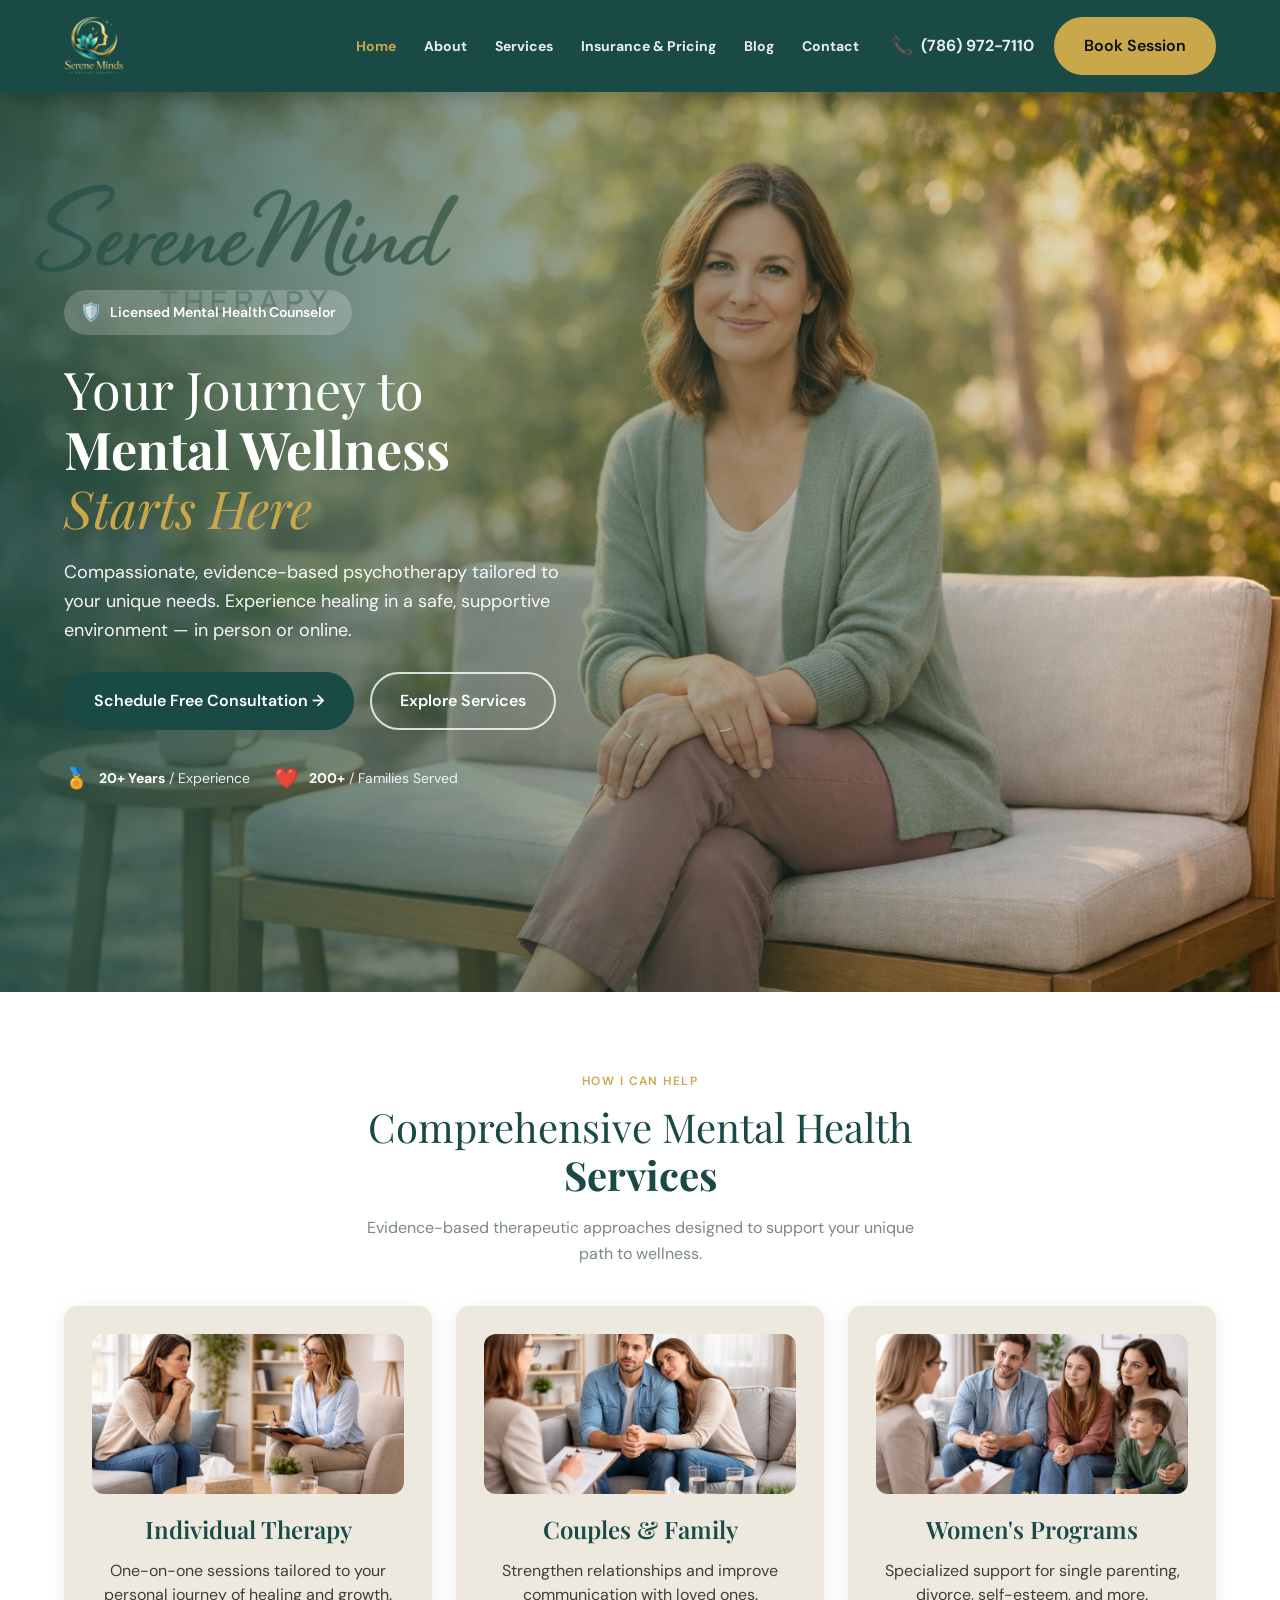
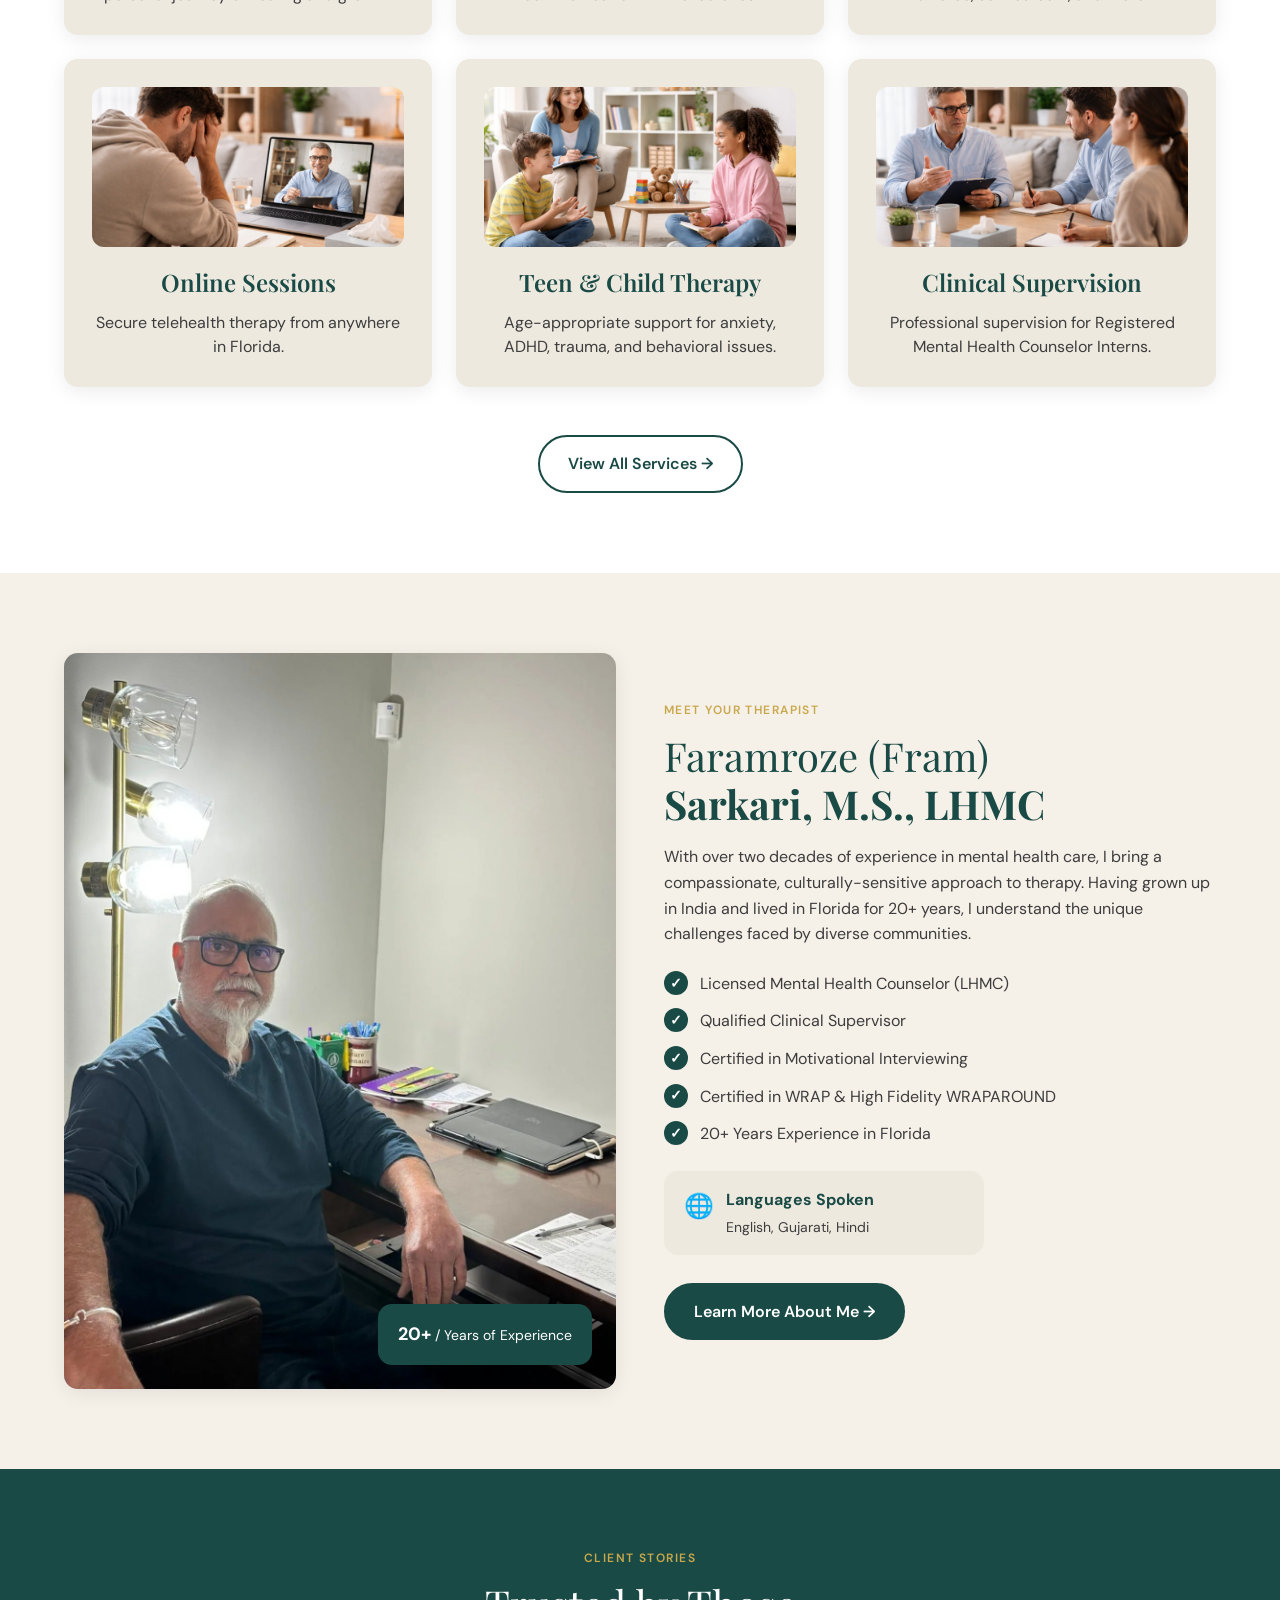
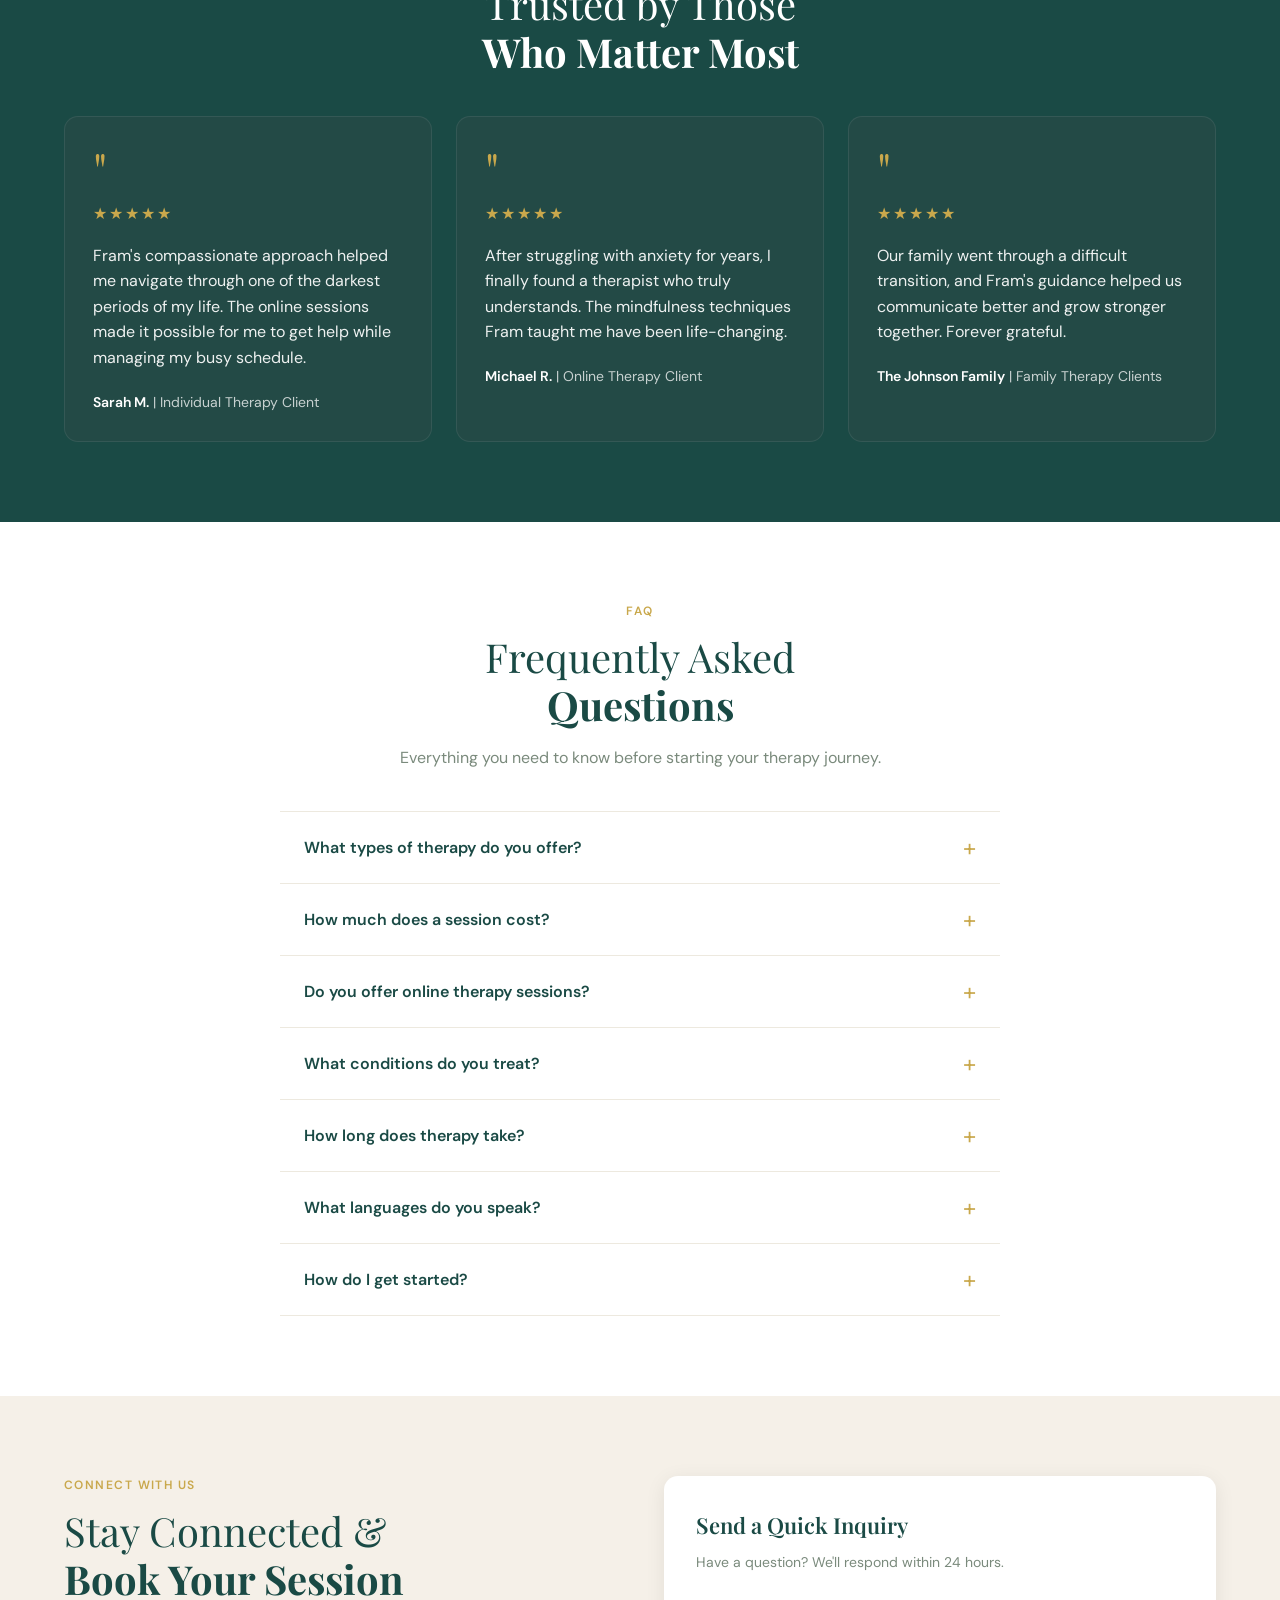
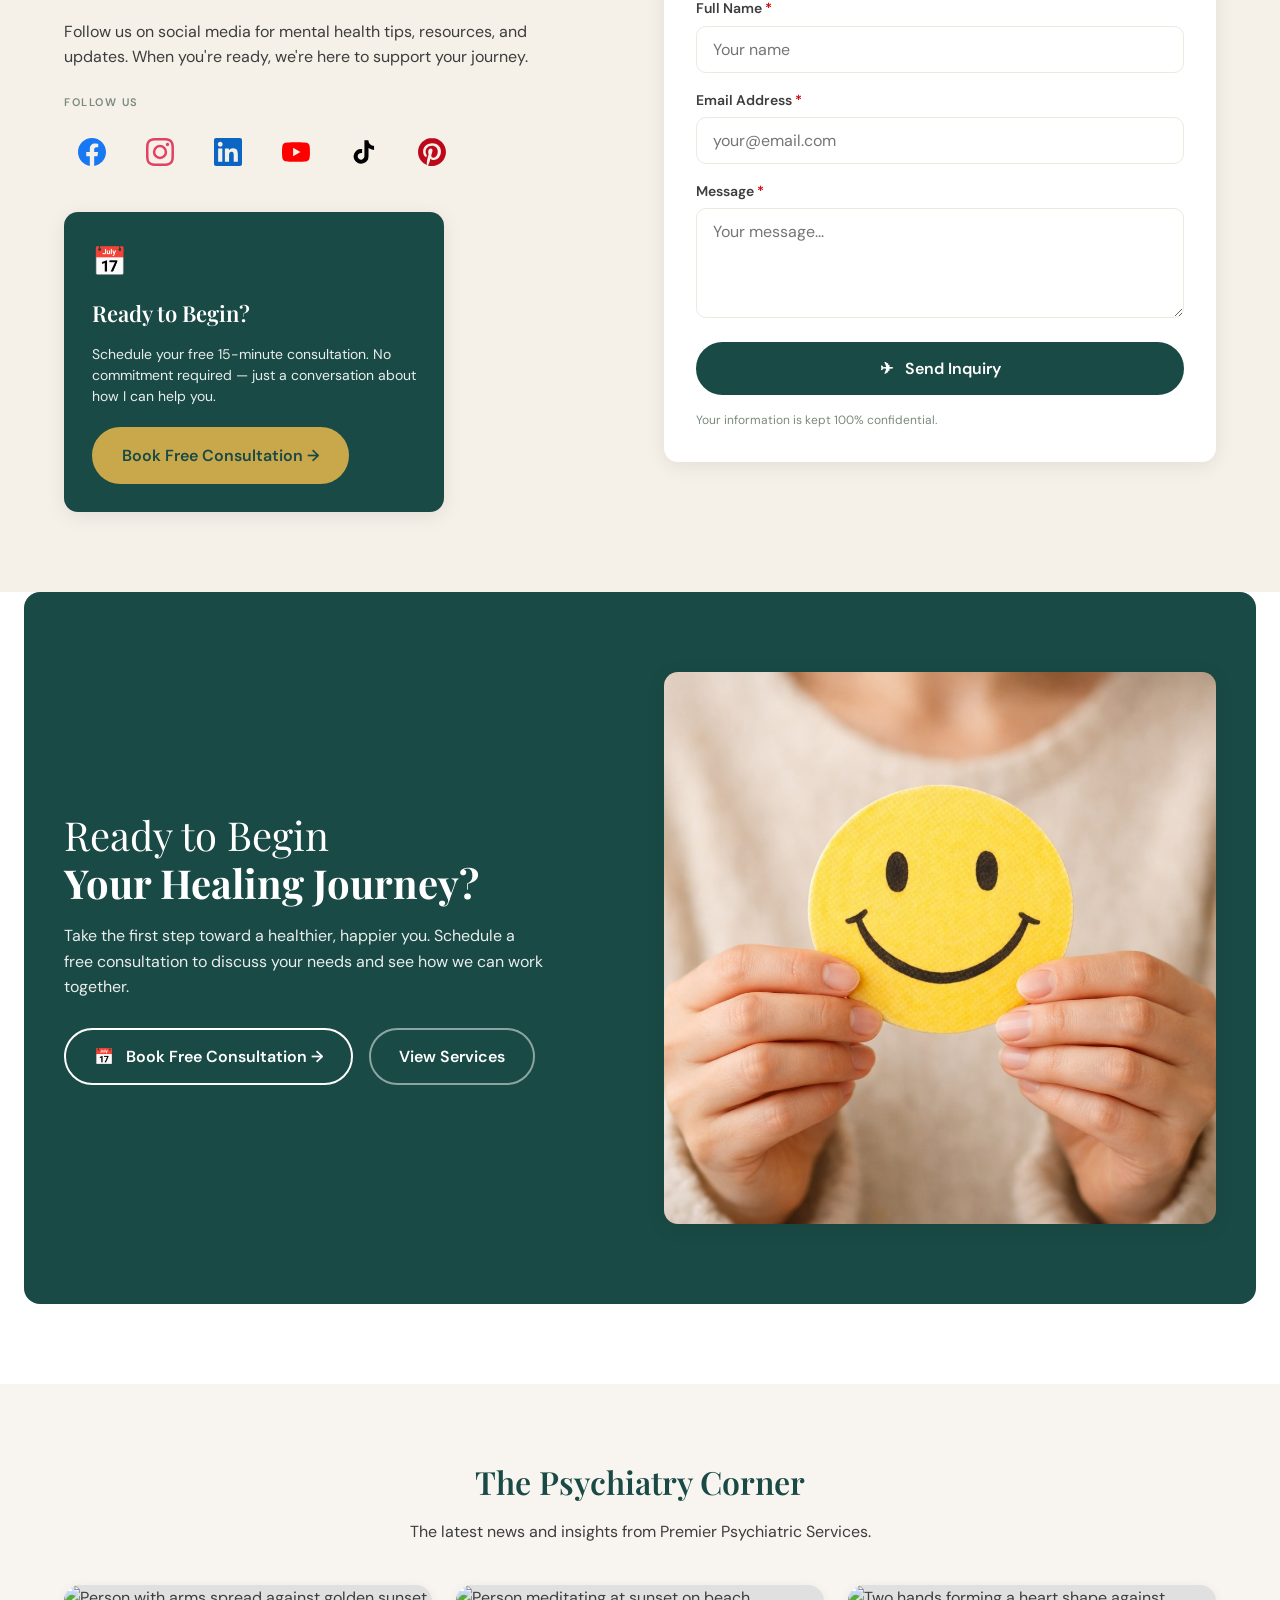
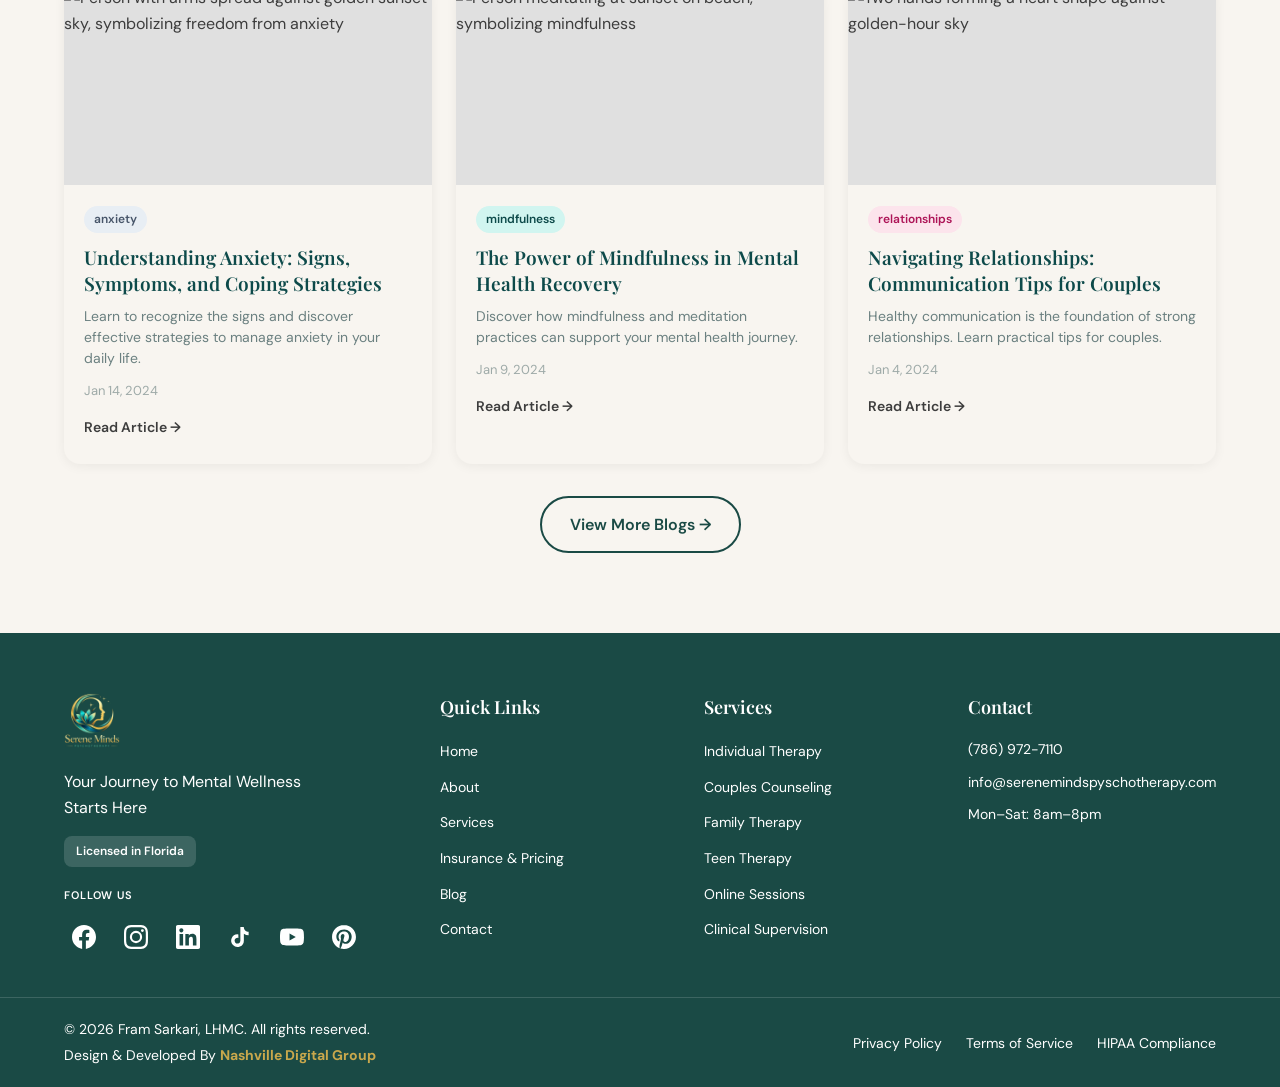
==== commit 124d6fc3: "Blog cards: only title and Read Article/Read More are links; remove underline on hover Made-with: Cu" ====
--- a/index.html
+++ b/index.html
@@ -432,46 +432,46 @@
         <p class="home-blogs-subtitle">The latest news and insights from Premier Psychiatric Services.</p>
         <div class="home-blogs-grid">
           <article class="blog-card">
-            <a href="blog-understanding-anxiety.html" class="blog-card-link-wrap">
+            <div class="blog-card-link-wrap">
               <div class="blog-card-image">
                 <img src="images/Understanding-Anxiety-blog.png" alt="Person with arms spread against golden sunset sky, symbolizing freedom from anxiety" width="340" height="200">
               </div>
               <div class="blog-card-body">
                 <span class="blog-badge blog-badge-anxiety">anxiety</span>
-                <h3 class="blog-card-title">Understanding Anxiety: Signs, Symptoms, and Coping Strategies</h3>
+                <h3 class="blog-card-title"><a href="blog-understanding-anxiety.html">Understanding Anxiety: Signs, Symptoms, and Coping Strategies</a></h3>
                 <p class="blog-card-excerpt">Learn to recognize the signs and discover effective strategies to manage anxiety in your daily life.</p>
                 <p class="blog-card-date">Jan 14, 2024</p>
-                <span class="blog-card-link">Read Article →</span>
-              </div>
-            </a>
+                <a href="blog-understanding-anxiety.html" class="blog-card-link">Read Article →</a>
+              </div>
+            </div>
           </article>
           <article class="blog-card">
-            <a href="blog-power-mindfulness.html" class="blog-card-link-wrap">
+            <div class="blog-card-link-wrap">
               <div class="blog-card-image">
                 <img src="images/Power-of-Mindfulness-blog.png" alt="Person meditating at sunset on beach, symbolizing mindfulness" width="340" height="200">
               </div>
               <div class="blog-card-body">
                 <span class="blog-badge blog-badge-mindfulness">mindfulness</span>
-                <h3 class="blog-card-title">The Power of Mindfulness in Mental Health Recovery</h3>
+                <h3 class="blog-card-title"><a href="blog-power-mindfulness.html">The Power of Mindfulness in Mental Health Recovery</a></h3>
                 <p class="blog-card-excerpt">Discover how mindfulness and meditation practices can support your mental health journey.</p>
                 <p class="blog-card-date">Jan 9, 2024</p>
-                <span class="blog-card-link">Read Article →</span>
-              </div>
-            </a>
+                <a href="blog-power-mindfulness.html" class="blog-card-link">Read Article →</a>
+              </div>
+            </div>
           </article>
           <article class="blog-card">
-            <a href="blog-navigating-relationships.html" class="blog-card-link-wrap">
+            <div class="blog-card-link-wrap">
               <div class="blog-card-image">
                 <img src="images/Navigating-Relationships-blog.png" alt="Two hands forming a heart shape against golden-hour sky" width="340" height="200">
               </div>
               <div class="blog-card-body">
                 <span class="blog-badge blog-badge-relationships">relationships</span>
-                <h3 class="blog-card-title">Navigating Relationships: Communication Tips for Couples</h3>
+                <h3 class="blog-card-title"><a href="blog-navigating-relationships.html">Navigating Relationships: Communication Tips for Couples</a></h3>
                 <p class="blog-card-excerpt">Healthy communication is the foundation of strong relationships. Learn practical tips for couples.</p>
                 <p class="blog-card-date">Jan 4, 2024</p>
-                <span class="blog-card-link">Read Article →</span>
-              </div>
-            </a>
+                <a href="blog-navigating-relationships.html" class="blog-card-link">Read Article →</a>
+              </div>
+            </div>
           </article>
         </div>
         <p class="home-blogs-cta">
--- a/css/style.css
+++ b/css/style.css
@@ -1904,6 +1904,16 @@
 }
 .btn-featured-cta:hover { text-decoration: none; color: var(--color-white); }
 
+/* Featured card: only title and "Read Article" are links; no underline on hover */
+.blog-featured-section .blog-featured-card .blog-featured-title a {
+  text-decoration: none;
+  color: inherit;
+}
+.blog-featured-section .blog-featured-card .blog-featured-title a:hover {
+  text-decoration: none;
+  color: var(--color-teal);
+}
+
 .blog-grid-section {
   background: var(--color-white);
   padding: 80px 0;
@@ -1958,8 +1968,22 @@
   font-weight: 600;
   color: #0d4a4a;
   display: inline-block;
-}
-.blog-card-link:hover { text-decoration: underline; }
+  text-decoration: none;
+}
+.blog-card-link:hover { text-decoration: none; }
+
+/* Blog page grid: only title and "Read More" are links; no underline on hover */
+.blog-grid-section .blog-card a {
+  text-decoration: none;
+  color: inherit;
+}
+.blog-grid-section .blog-card a:hover {
+  text-decoration: none;
+  color: var(--color-teal);
+}
+.blog-grid-section .blog-card-title a:hover { color: var(--color-teal); }
+.blog-grid-section .blog-card-link { color: var(--color-teal); }
+.blog-grid-section .blog-card-link:hover { color: #143d39; }
 
 /* Home page: The Psychiatry Corner (blogs above footer) */
 .home-blogs-section {
@@ -1998,11 +2022,21 @@
 }
 .blog-card-link-wrap {
   display: block;
+  color: inherit;
+  height: 100%;
+}
+/* Only topic title and "Read Article" are links; no underline on hover */
+.home-blogs-section .blog-card a {
   text-decoration: none;
   color: inherit;
-  height: 100%;
-}
-.blog-card-link-wrap:hover .blog-card-link { text-decoration: underline; }
+}
+.home-blogs-section .blog-card a:hover {
+  text-decoration: none;
+  color: var(--color-teal);
+}
+.home-blogs-section .blog-card-title a:hover { color: var(--color-teal); }
+.home-blogs-section .blog-card-link { color: var(--color-teal); }
+.home-blogs-section .blog-card-link:hover { color: #143d39; }
 .home-blogs-cta {
   text-align: center;
   margin: 0;
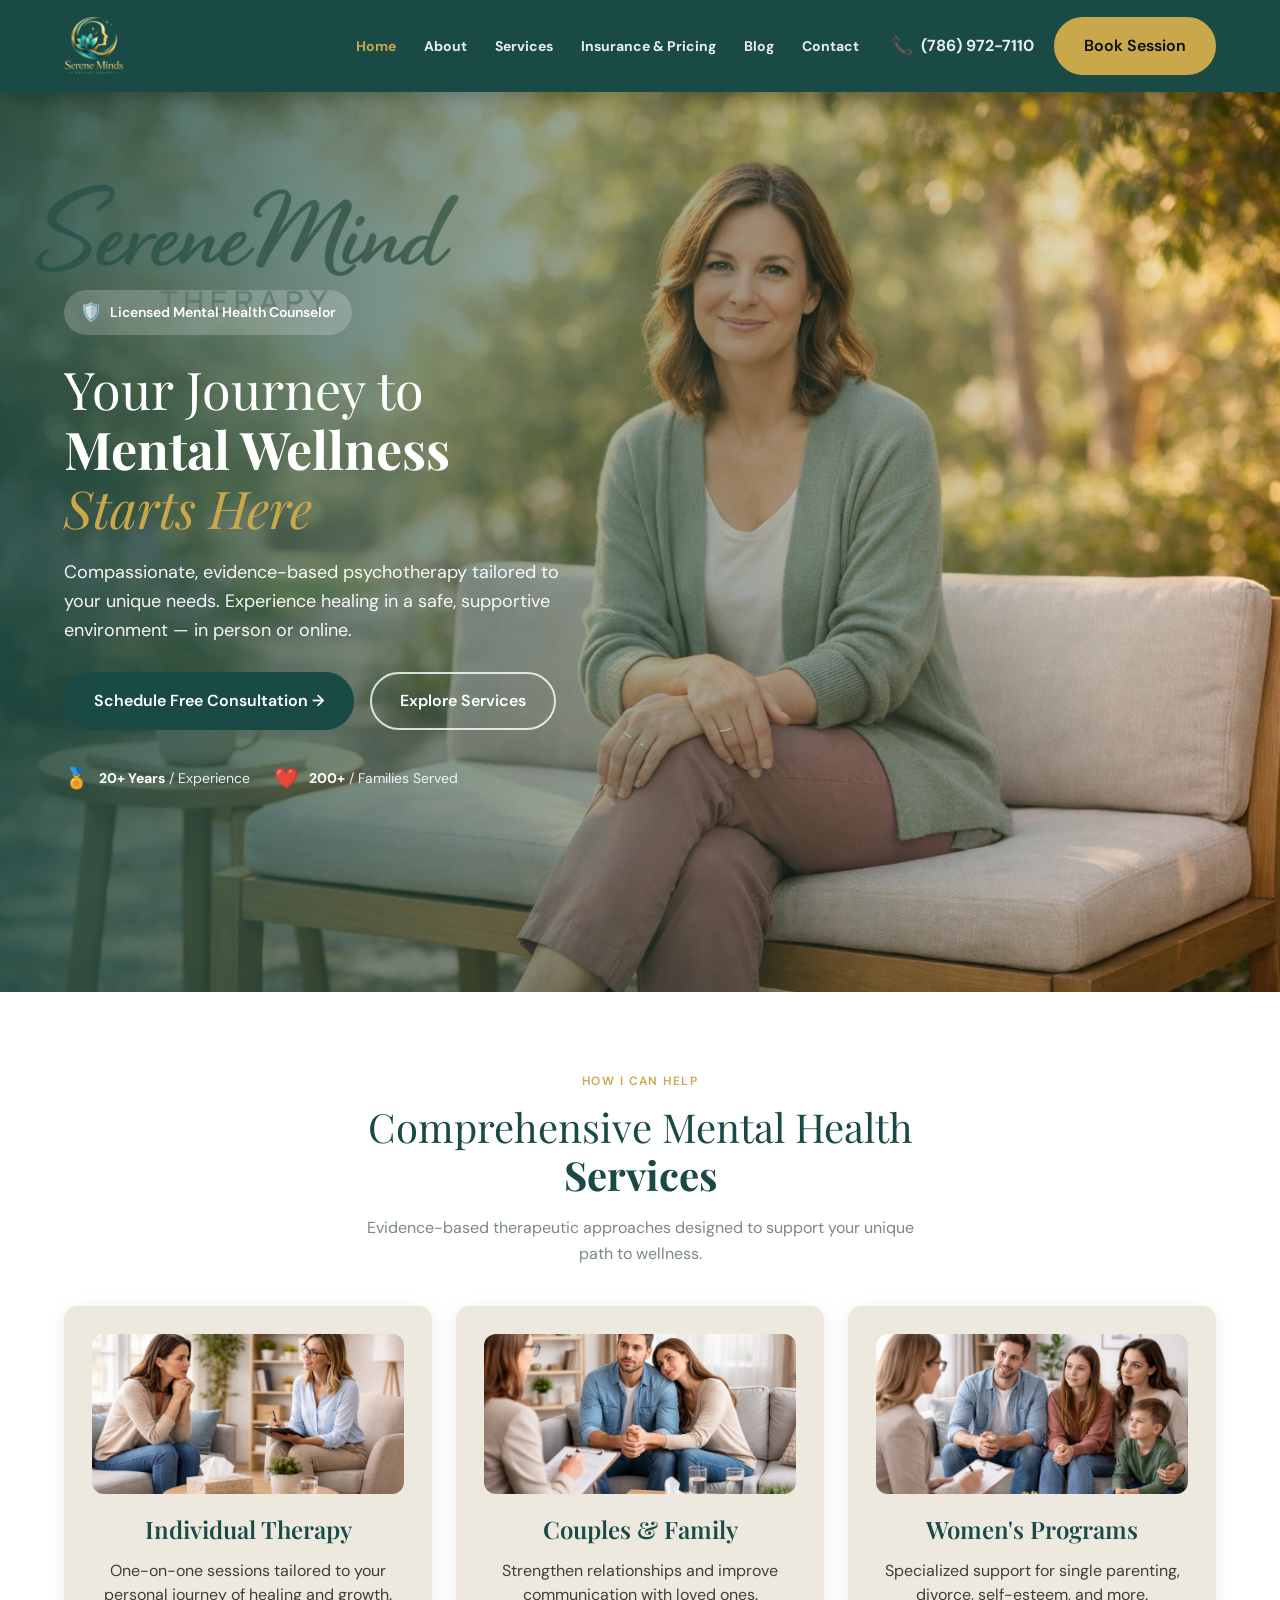
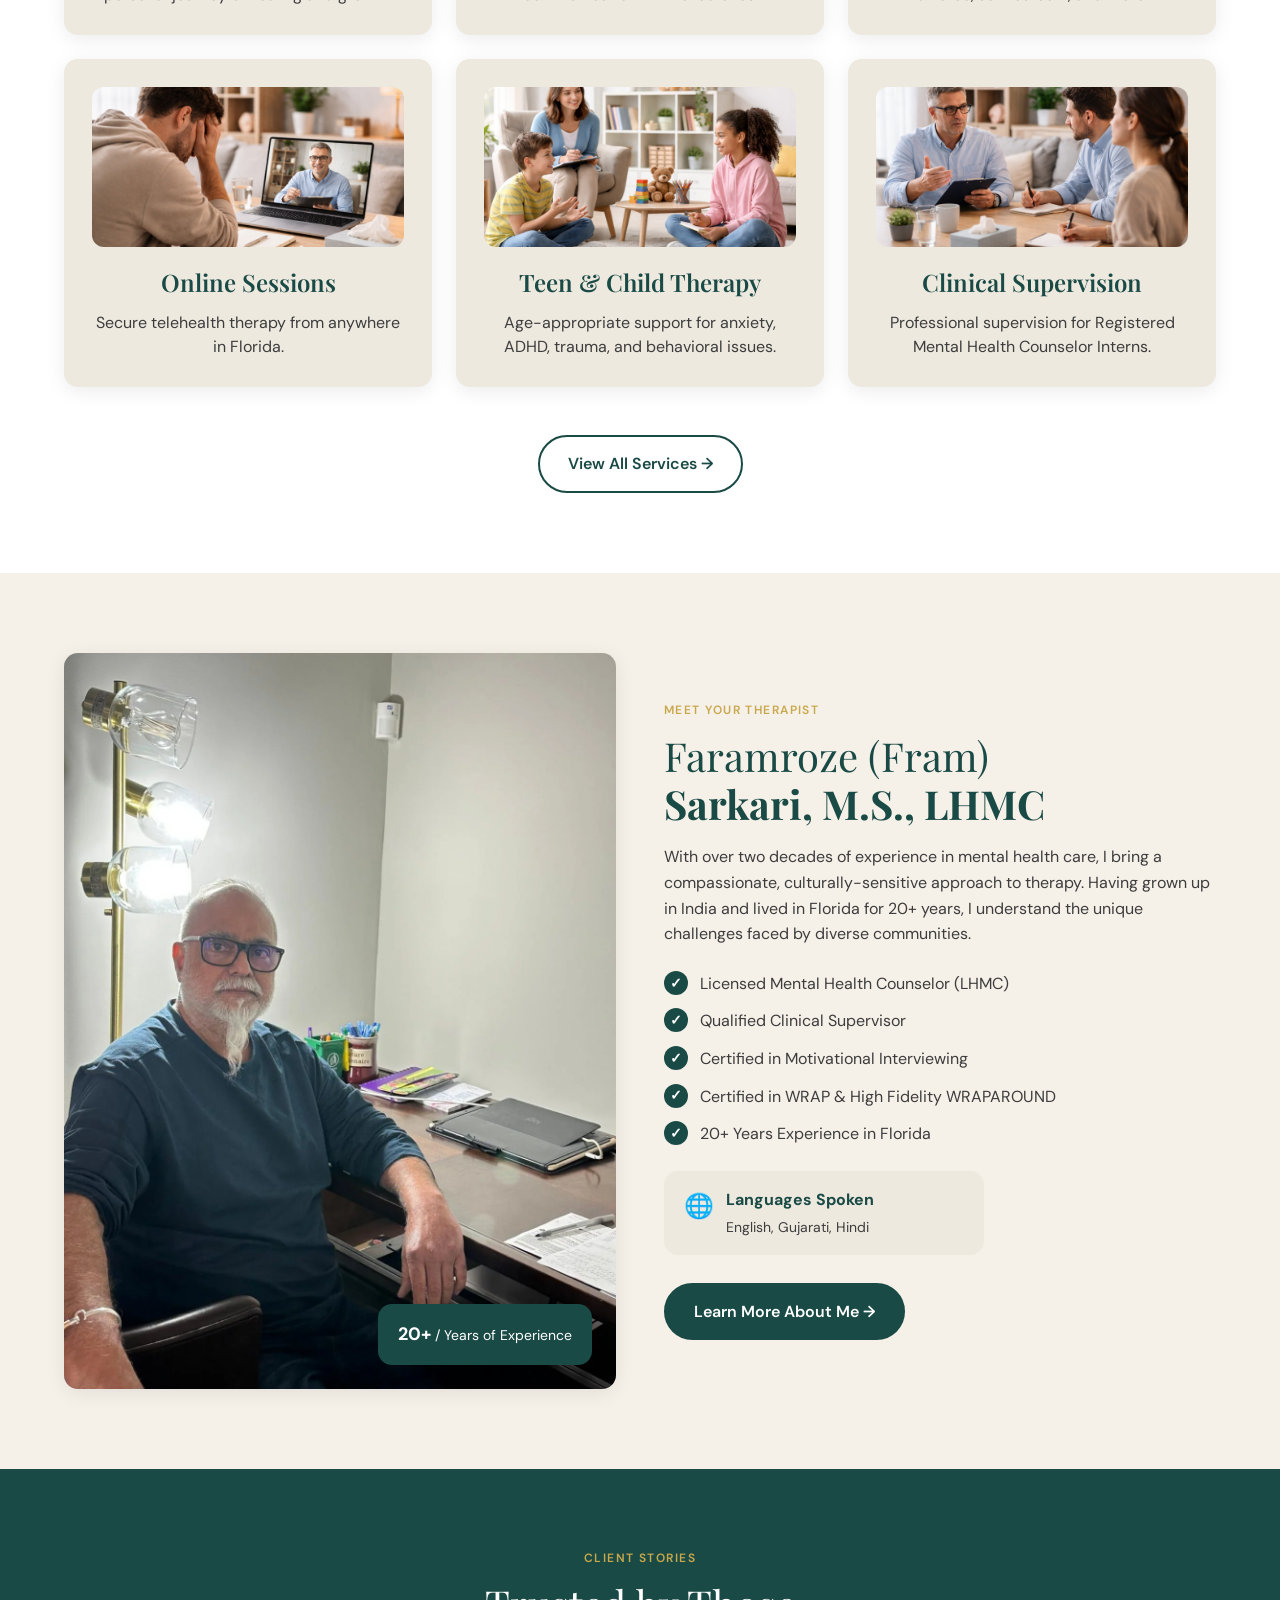
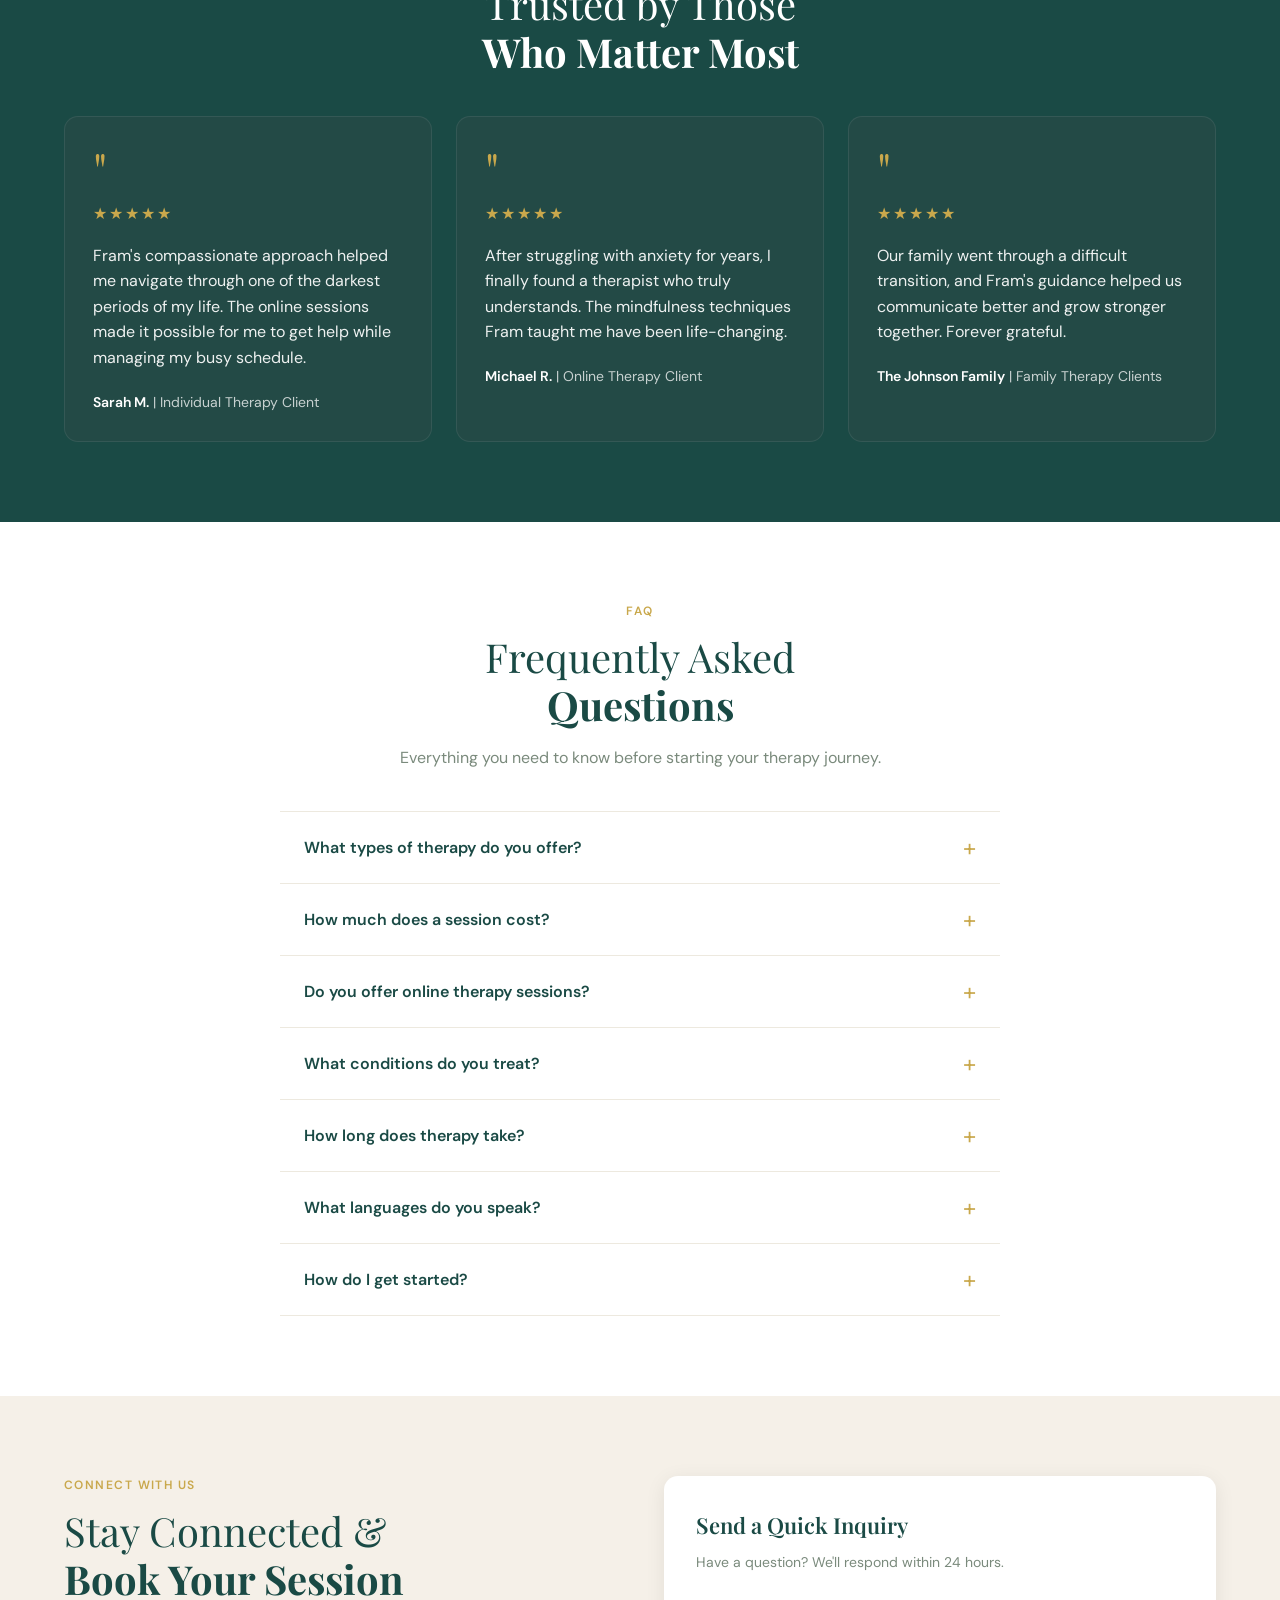
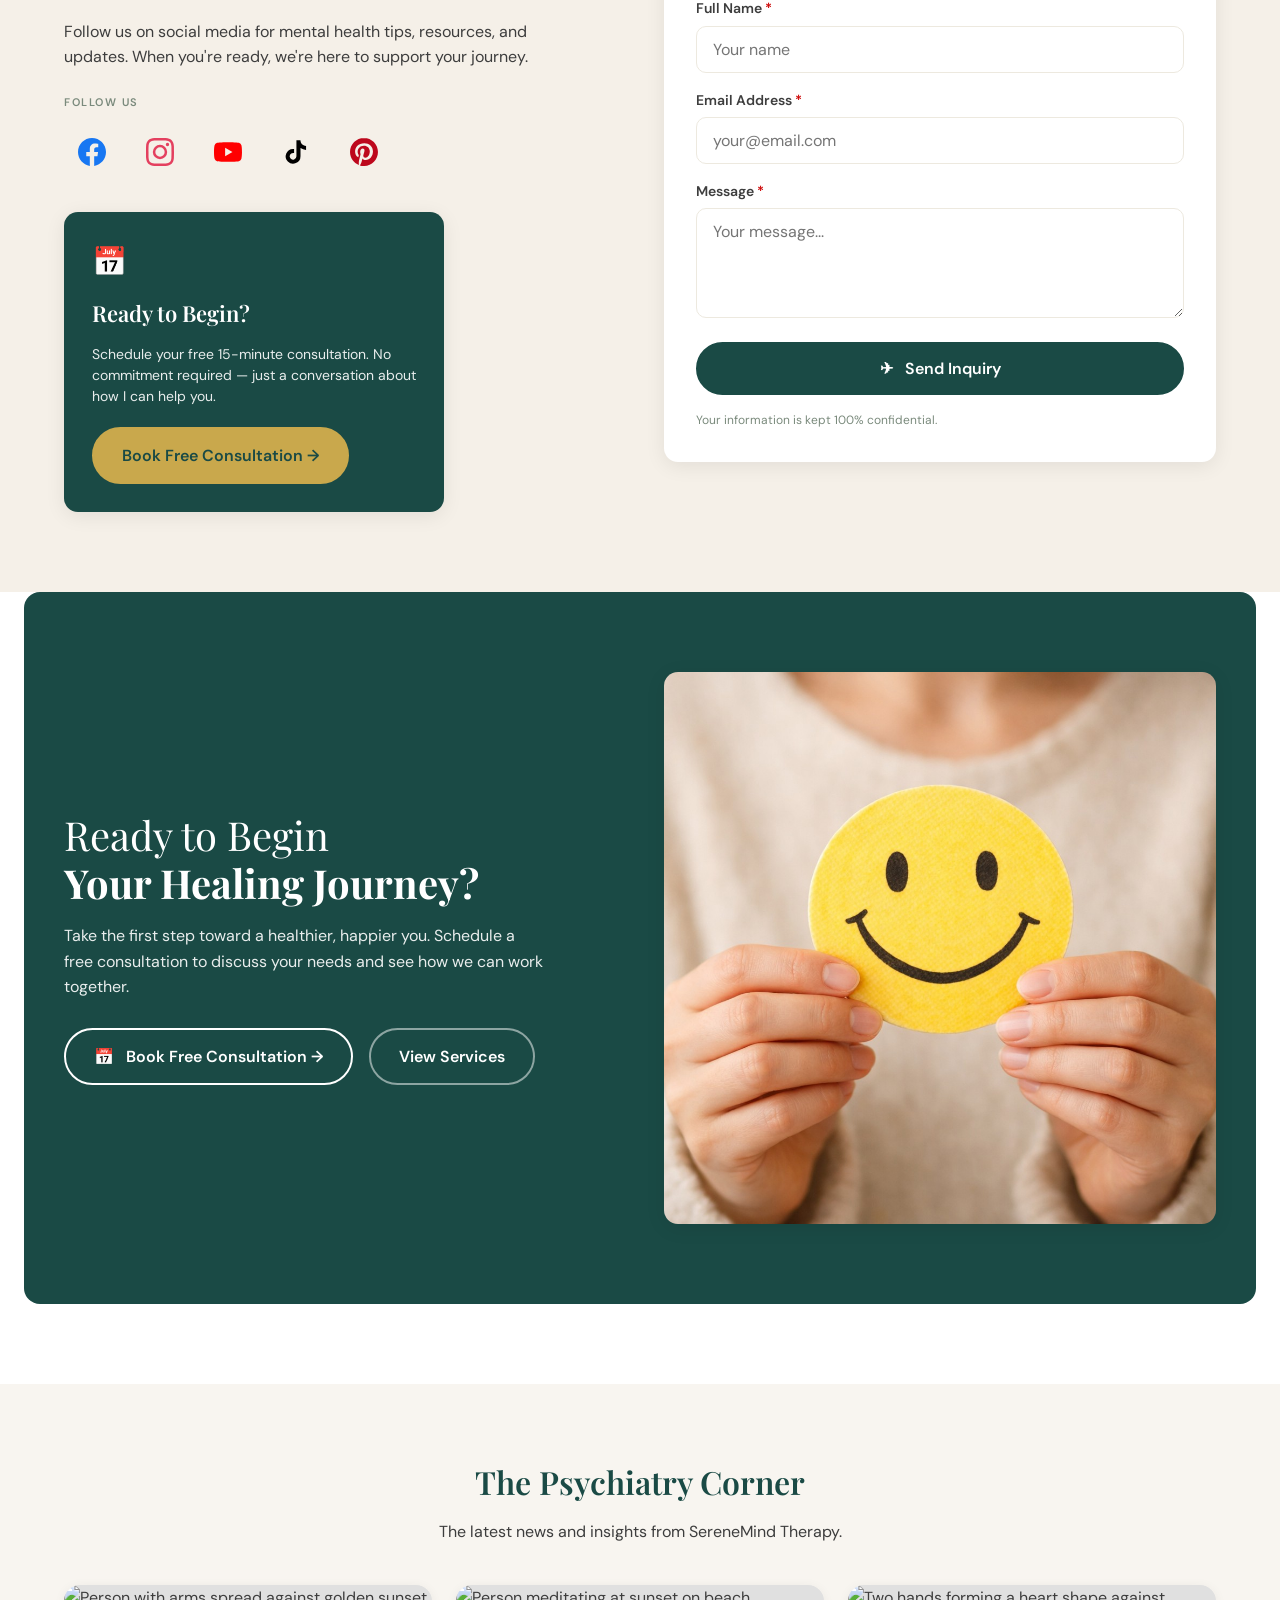
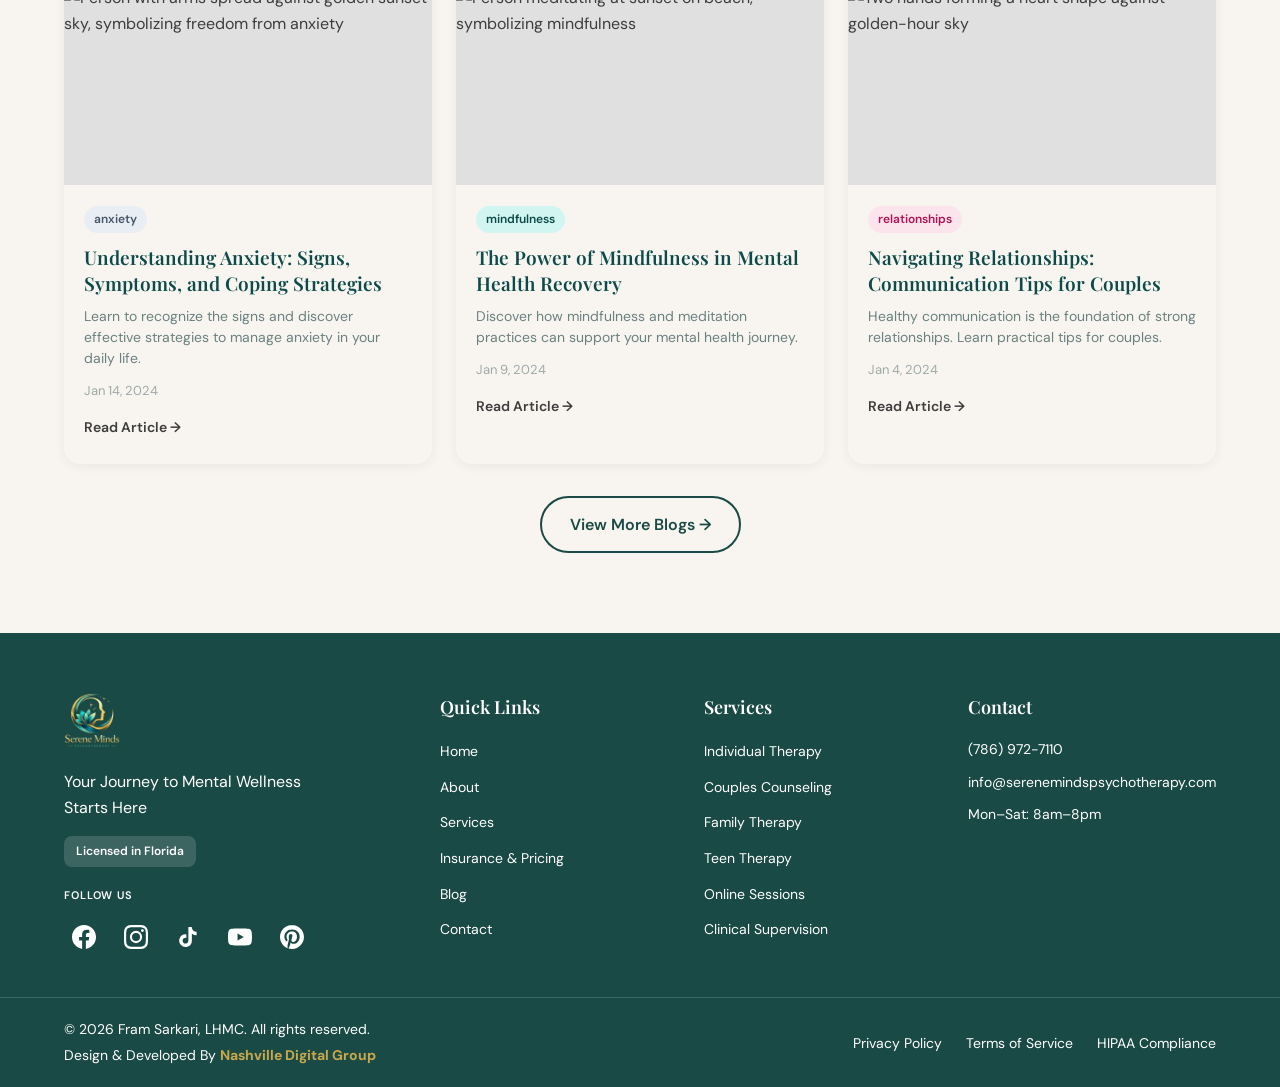
==== commit 7442f9d8: "Add Google Tag Manager, Google Analytics (GA4), and Meta Pixel to all pages Made-with: Cursor" ====
--- a/index.html
+++ b/index.html
@@ -1,6 +1,35 @@
 <!DOCTYPE html>
 <html lang="en">
 <head>
+  <!-- Google Tag Manager -->
+  <script>(function(w,d,s,l,i){w[l]=w[l]||[];w[l].push({'gtm.start':
+  new Date().getTime(),event:'gtm.js'});var f=d.getElementsByTagName(s)[0],
+  j=d.createElement(s),dl=l!='dataLayer'?'&l='+l:'';j.async=true;j.src=
+  'https://www.googletagmanager.com/gtm.js?id='+i+dl;f.parentNode.insertBefore(j,f);
+  })(window,document,'script','dataLayer','GTM-NPHSQT2M');</script>
+  <!-- End Google Tag Manager -->
+  <!-- Google tag (gtag.js) -->
+  <script async src="https://www.googletagmanager.com/gtag/js?id=G-7L6S6KZLVZ"></script>
+  <script>
+    window.dataLayer = window.dataLayer || [];
+    function gtag(){dataLayer.push(arguments);}
+    gtag('js', new Date());
+    gtag('config', 'G-7L6S6KZLVZ');
+  </script>
+  <!-- Meta Pixel Code -->
+  <script>
+  !function(f,b,e,v,n,t,s)
+  {if(f.fbq)return;n=f.fbq=function(){n.callMethod?
+  n.callMethod.apply(n,arguments):n.queue.push(arguments)};
+  if(!f._fbq)f._fbq=n;n.push=n;n.loaded=!0;n.version='2.0';
+  n.queue=[];t=b.createElement(e);t.async=!0;
+  t.src=v;s=b.getElementsByTagName(e)[0];
+  s.parentNode.insertBefore(t,s)}(window, document,'script',
+  'https://connect.facebook.net/en_US/fbevents.js');
+  fbq('init', '904871035486791');
+  fbq('track', 'PageView');
+  </script>
+  <!-- End Meta Pixel Code -->
   <meta charset="UTF-8">
   <meta name="viewport" content="width=device-width, initial-scale=1.0">
   <title>SereneMind Therapy | Licensed Mental Health Counselor in Florida</title>
@@ -16,6 +45,13 @@
   <meta property="og:type" content="website">
   <meta property="og:locale" content="en_US">
 
+  <!-- Twitter Card -->
+  <meta name="twitter:card" content="summary_large_image">
+  <meta name="twitter:title" content="SereneMind Therapy | Licensed Mental Health Counselor in Florida">
+  <meta name="twitter:description" content="Compassionate, evidence-based psychotherapy in Florida. Individual, couples, family &amp; online therapy with Fram Sarkari, M.S., LHMC. Book a free consultation today.">
+  <meta name="twitter:image" content="https://www.serenemindtherapy.com/images/og-home.jpg">
+
+  <link rel="icon" href="images/favicon.ico" type="image/x-icon">
   <!-- Typography -->
   <link rel="preconnect" href="https://fonts.googleapis.com">
   <link rel="preconnect" href="https://fonts.gstatic.com" crossorigin>
@@ -25,6 +61,15 @@
   <link rel="stylesheet" href="css/responsive.css">
 </head>
 <body>
+  <!-- Google Tag Manager (noscript) -->
+  <noscript><iframe src="https://www.googletagmanager.com/ns.html?id=GTM-NPHSQT2M"
+  height="0" width="0" style="display:none;visibility:hidden"></iframe></noscript>
+  <!-- End Google Tag Manager (noscript) -->
+  <!-- Meta Pixel Code (noscript) -->
+  <noscript><img height="1" width="1" style="display:none"
+  src="https://www.facebook.com/tr?id=904871035486791&ev=PageView&noscript=1"
+  /></noscript>
+  <!-- End Meta Pixel Code -->
   <a href="#main-content" class="skip-link">Skip to main content</a>
 
   <!-- Schema.org JSON-LD (LocalBusiness) -->
@@ -36,7 +81,7 @@
     "name": "SereneMind Therapy",
     "url": "https://www.serenemindtherapy.com",
     "telephone": "+1-786-972-7110",
-    "email": "info@serenemindspyschotherapy.com",
+    "email": "info@serenemindspsychotherapy.com",
     "address": {
       "@type": "PostalAddress",
       "addressRegion": "FL",
@@ -368,7 +413,6 @@
           <ul class="social-icons" aria-label="Social media links">
             <li><a href="https://www.facebook.com/profile.php?id=61582372858663" class="social-icon social-icon-facebook" aria-label="Facebook" target="_blank" rel="noopener noreferrer"><svg aria-hidden="true" viewBox="0 0 24 24" xmlns="http://www.w3.org/2000/svg"><path d="M24 12.073c0-6.627-5.373-12-12-12s-12 5.373-12 12c0 5.99 4.388 10.954 10.125 11.854v-8.385H7.078v-3.47h3.047V9.43c0-3.007 1.792-4.669 4.533-4.669 1.312 0 2.686.235 2.686.235v2.953H15.83c-1.491 0-1.956.925-1.956 1.874v2.25h3.328l-.532 3.47h-2.796v8.385C19.612 23.027 24 18.062 24 12.073z"/></svg></a></li>
             <li><a href="https://www.instagram.com/sereneminds_psychotherapy/" class="social-icon social-icon-instagram" aria-label="Instagram" target="_blank" rel="noopener noreferrer"><svg aria-hidden="true" viewBox="0 0 24 24" xmlns="http://www.w3.org/2000/svg"><path d="M12 2.163c3.204 0 3.584.012 4.85.07 3.252.148 4.771 1.691 4.919 4.919.058 1.265.069 1.645.069 4.849 0 3.205-.012 3.584-.069 4.849-.149 3.225-1.664 4.771-4.919 4.919-1.266.058-1.644.07-4.85.07-3.204 0-3.584-.012-4.849-.07-3.26-.149-4.771-1.699-4.919-4.92-.058-1.265-.07-1.644-.07-4.849 0-3.204.013-3.583.07-4.849.149-3.227 1.664-4.771 4.919-4.919 1.266-.057 1.645-.069 4.849-.069zM12 0C8.741 0 8.333.014 7.053.072 2.695.272.273 2.69.073 7.052.014 8.333 0 8.741 0 12c0 3.259.014 3.668.072 4.948.2 4.358 2.618 6.78 6.98 6.98C8.333 23.986 8.741 24 12 24c3.259 0 3.668-.014 4.948-.072 4.354-.2 6.782-2.618 6.979-6.98.059-1.28.073-1.689.073-4.948 0-3.259-.014-3.667-.072-4.947-.196-4.354-2.617-6.78-6.979-6.98C15.668.014 15.259 0 12 0zm0 5.838a6.162 6.162 0 100 12.324 6.162 6.162 0 000-12.324zM12 16a4 4 0 110-8 4 4 0 010 8zm6.406-11.845a1.44 1.44 0 100 2.881 1.44 1.44 0 000-2.881z"/></svg></a></li>
-            <li><a href="#" class="social-icon social-icon-linkedin" aria-label="LinkedIn" target="_blank" rel="noopener noreferrer"><svg aria-hidden="true" viewBox="0 0 24 24" xmlns="http://www.w3.org/2000/svg"><path d="M20.447 20.452h-3.554v-5.569c0-1.328-.027-3.037-1.852-3.037-1.853 0-2.136 1.445-2.136 2.939v5.667H9.351V9h3.414v1.561h.046c.477-.9 1.637-1.85 3.37-1.85 3.601 0 4.267 2.37 4.267 5.455v6.286zM5.337 7.433c-1.144 0-2.063-.926-2.063-2.065 0-1.138.92-2.063 2.063-2.063 1.14 0 2.064.925 2.064 2.063 0 1.139-.925 2.065-2.064 2.065zm1.782 13.019H3.555V9h3.564v11.452zM22.225 0H1.771C.792 0 0 .774 0 1.729v20.542C0 23.227.792 24 1.771 24h20.451C23.2 24 24 23.227 24 22.271V1.729C24 .774 23.2 0 22.222 0h.003z"/></svg></a></li>
             <li><a href="https://www.youtube.com/@SereneMindsPyschotherapy" class="social-icon social-icon-youtube" aria-label="YouTube" target="_blank" rel="noopener noreferrer"><svg aria-hidden="true" viewBox="0 0 24 24" xmlns="http://www.w3.org/2000/svg"><path d="M23.498 6.186a3.016 3.016 0 0 0-2.122-2.136C19.505 3.545 12 3.545 12 3.545s-7.505 0-9.377.505A3.017 3.017 0 0 0 .502 6.186C0 8.07 0 12 0 12s0 3.93.502 5.814a3.016 3.016 0 0 0 2.122 2.136c1.871.505 9.376.505 9.376.505s7.505 0 9.377-.505a3.015 3.015 0 0 0 2.122-2.136C24 15.93 24 12 24 12s0-3.93-.502-5.814zM9.545 15.568V8.432L15.818 12l-6.273 3.568z"/></svg></a></li>
             <li><a href="https://www.tiktok.com/@sereneminds_" class="social-icon social-icon-tiktok" aria-label="TikTok" target="_blank" rel="noopener noreferrer"><svg aria-hidden="true" viewBox="0 0 24 24" xmlns="http://www.w3.org/2000/svg"><path d="M19.59 6.69a4.83 4.83 0 0 1-3.77-4.25V2h-3.45v13.67a2.89 2.89 0 0 1-5.2 1.74 2.89 2.89 0 0 1 2.31-4.64 2.93 2.93 0 0 1 .88.13V9.4a6.84 6.84 0 0 0-1-.05A6.33 6.33 0 0 0 5 20.1a6.34 6.34 0 0 0 10.86-4.43v-7a8.16 8.16 0 0 0 4.77 1.52v-3.4a4.85 4.85 0 0 1-1-.1z"/></svg></a></li>
             <li><a href="https://in.pinterest.com/03xj2kch335shub2w77x537cwcyy5q" class="social-icon social-icon-pinterest" aria-label="Pinterest" target="_blank" rel="noopener noreferrer"><svg aria-hidden="true" viewBox="0 0 24 24" xmlns="http://www.w3.org/2000/svg"><path d="M12.017 0C5.396 0 .029 5.367.029 11.987c0 5.079 3.158 9.417 7.618 11.162-.105-.949-.199-2.403.041-3.439.219-.937 1.406-5.957 1.406-5.957s-.359-.72-.359-1.781c0-1.663.967-2.911 2.168-2.911 1.024 0 1.518.769 1.518 1.688 0 1.029-.653 2.567-.992 3.992-.285 1.193.6 2.165 1.775 2.165 2.128 0 3.768-2.245 3.768-5.487 0-2.861-2.063-4.869-5.008-4.869-3.41 0-5.409 2.562-5.409 5.199 0 1.033.394 2.143.889 2.741.099.12.112.225.085.345-.09.375-.293 1.199-.334 1.363-.053.225-.172.271-.401.165-1.495-.69-2.433-2.878-2.433-4.646 0-3.776 2.748-7.252 7.92-7.252 4.158 0 7.392 2.967 7.392 6.923 0 4.135-2.607 7.462-6.233 7.462-1.214 0-2.354-.629-2.758-1.379l-.749 2.848c-.269 1.045-1.004 2.352-1.498 3.15 1.123.345 2.306.535 3.55.535 6.607 0 11.985-5.365 11.985-11.987C23.97 5.39 18.592.026 11.985.026L12.017 0z"/></svg></a></li>
@@ -384,13 +428,15 @@
           <div class="inquiry-form-card">
             <h3 class="inquiry-form-title">Send a Quick Inquiry</h3>
             <p class="inquiry-form-subtitle">Have a question? We'll respond within 24 hours.</p>
-            <form class="inquiry-form" action="#" method="post" aria-label="Quick inquiry form">
+            <form class="inquiry-form" action="https://formspree.io/f/xlgpgoqq" method="post" aria-label="Quick inquiry form">
+              <input type="hidden" name="_subject" value="Quick Inquiry from SereneMind Therapy">
               <label for="inquiry-name">Full Name <span class="required">*</span></label>
               <input type="text" id="inquiry-name" name="name" required placeholder="Your name" autocomplete="name">
               <label for="inquiry-email">Email Address <span class="required">*</span></label>
               <input type="email" id="inquiry-email" name="email" required placeholder="your@email.com" autocomplete="email">
               <label for="inquiry-message">Message <span class="required">*</span></label>
               <textarea id="inquiry-message" name="message" required placeholder="Your message..." rows="4"></textarea>
+              <div id="inquiry-form-success" class="inquiry-form-message" role="status" aria-live="polite" hidden></div>
               <button type="submit" class="btn btn-primary btn-full">
                 <span class="btn-icon" aria-hidden="true">✈</span> Send Inquiry
               </button>
@@ -429,7 +475,7 @@
     <section class="home-blogs-section" aria-labelledby="home-blogs-heading">
       <div class="container">
         <h2 id="home-blogs-heading" class="home-blogs-title">The Psychiatry Corner</h2>
-        <p class="home-blogs-subtitle">The latest news and insights from Premier Psychiatric Services.</p>
+        <p class="home-blogs-subtitle">The latest news and insights from SereneMind Therapy.</p>
         <div class="home-blogs-grid">
           <article class="blog-card">
             <div class="blog-card-link-wrap">
@@ -494,7 +540,6 @@
           <ul class="footer-social-list" aria-label="Social media links">
             <li><a href="https://www.facebook.com/profile.php?id=61582372858663" class="footer-social-link" aria-label="Facebook" target="_blank" rel="noopener noreferrer"><svg width="24" height="24" viewBox="0 0 24 24" fill="currentColor" aria-hidden="true"><path d="M24 12.073c0-6.627-5.373-12-12-12s-12 5.373-12 12c0 5.99 4.388 10.954 10.125 11.854v-8.385H7.078v-3.47h3.047V9.43c0-3.007 1.792-4.669 4.533-4.669 1.312 0 2.686.235 2.686.235v2.953H15.83c-1.491 0-1.956.925-1.956 1.874v2.25h3.328l-.532 3.47h-2.796v8.385C19.612 23.027 24 18.062 24 12.073z"/></svg></a></li>
             <li><a href="https://www.instagram.com/sereneminds_psychotherapy/" class="footer-social-link" aria-label="Instagram" target="_blank" rel="noopener noreferrer"><svg width="24" height="24" viewBox="0 0 24 24" fill="currentColor" aria-hidden="true"><path d="M12 2.163c3.204 0 3.584.012 4.85.07 3.252.148 4.771 1.691 4.919 4.919.058 1.265.069 1.645.069 4.849 0 3.205-.012 3.584-.069 4.849-.149 3.225-1.664 4.771-4.919 4.919-1.266.058-1.644.07-4.85.07-3.204 0-3.584-.012-4.849-.07-3.26-.149-4.771-1.699-4.919-4.92-.058-1.265-.07-1.644-.07-4.849 0-3.204.013-3.583.07-4.849.149-3.227 1.664-4.771 4.919-4.919 1.266-.057 1.645-.069 4.849-.069zM12 0C8.741 0 8.333.014 7.053.072 2.695.272.273 2.69.073 7.052.014 8.333 0 8.741 0 12c0 3.259.014 3.668.072 4.948.2 4.358 2.618 6.78 6.98 6.98C8.333 23.986 8.741 24 12 24c3.259 0 3.668-.014 4.948-.072 4.354-.2 6.782-2.618 6.979-6.98.059-1.28.073-1.689.073-4.948 0-3.259-.014-3.667-.072-4.947-.196-4.354-2.617-6.78-6.979-6.98C8.333.014 8.741 0 12 0zm0 5.838a6.162 6.162 0 100 12.324 6.162 6.162 0 000-12.324zM12 16a4 4 0 110-8 4 4 0 010 8zm6.406-11.845a1.44 1.44 0 100 2.881 1.44 1.44 0 000-2.881z"/></svg></a></li>
-            <li><a href="#" class="footer-social-link" aria-label="LinkedIn" target="_blank" rel="noopener noreferrer"><svg width="24" height="24" viewBox="0 0 24 24" fill="currentColor" aria-hidden="true"><path d="M20.447 20.452h-3.554v-5.569c0-1.328-.027-3.037-1.852-3.037-1.853 0-2.136 1.445-2.136 2.939v5.667H9.351V9h3.414v1.561h.046c.477-.9 1.637-1.85 3.37-1.85 3.601 0 4.267 2.37 4.267 5.455v6.286zM5.337 7.433c-1.144 0-2.063-.926-2.063-2.065 0-1.138.92-2.063 2.063-2.063 1.14 0 2.064.925 2.064 2.063 0 1.139-.925 2.065-2.064 2.065zm1.782 13.019H3.555V9h3.564v11.452zM22.225 0H1.771C.792 0 0 .774 0 1.729v20.542C0 23.227.792 24 1.771 24h20.451C23.2 24 24 23.227 24 22.271V1.729C24 .774 23.2 0 22.222 0h.003z"/></svg></a></li>
             <li><a href="https://www.tiktok.com/@sereneminds_" class="footer-social-link" aria-label="TikTok" target="_blank" rel="noopener noreferrer"><svg width="24" height="24" viewBox="0 0 24 24" fill="currentColor" aria-hidden="true"><path d="M19.59 6.69a4.83 4.83 0 0 1-3.77-4.25V2h-3.45v13.67a2.89 2.89 0 0 1-5.2 1.74 2.89 2.89 0 0 1 2.31-4.64 2.93 2.93 0 0 1 .88.13V9.4a6.84 6.84 0 0 0-1-.05A6.33 6.33 0 0 0 5 20.1a6.34 6.34 0 0 0 10.86-4.43v-7a8.16 8.16 0 0 0 4.77 1.52v-3.4a4.85 4.85 0 0 1-1-.1z"/></svg></a></li>
             <li><a href="https://www.youtube.com/@SereneMindsPyschotherapy" class="footer-social-link" aria-label="YouTube" target="_blank" rel="noopener noreferrer"><svg width="24" height="24" viewBox="0 0 24 24" fill="currentColor" aria-hidden="true"><path d="M23.498 6.186a3.016 3.016 0 0 0-2.122-2.136C19.505 3.545 12 3.545 12 3.545s-7.505 0-9.377.505A3.017 3.017 0 0 0 .502 6.186C0 8.07 0 12 0 12s0 3.93.502 5.814a3.016 3.016 0 0 0 2.122 2.136c1.871.505 9.376.505 9.376.505s7.505 0 9.377-.505a3.015 3.015 0 0 0 2.122-2.136C24 15.93 24 12 24 12s0-3.93-.502-5.814zM9.545 15.568V8.432L15.818 12l-6.273 3.568z"/></svg></a></li>
             <li><a href="https://in.pinterest.com/03xj2kch335shub2w77x537cwcyy5q" class="footer-social-link" aria-label="Pinterest" target="_blank" rel="noopener noreferrer"><svg width="24" height="24" viewBox="0 0 24 24" fill="currentColor" aria-hidden="true"><path d="M12.017 0C5.396 0 .029 5.367.029 11.987c0 5.079 3.158 9.417 7.618 11.162-.105-.949-.199-2.403.041-3.439.219-.937 1.406-5.957 1.406-5.957s-.359-.72-.359-1.781c0-1.663.967-2.911 2.168-2.911 1.024 0 1.518.769 1.518 1.688 0 1.029-.653 2.567-.992 3.992-.285 1.193.6 2.165 1.775 2.165 2.128 0 3.768-2.245 3.768-5.487 0-2.861-2.063-4.869-5.008-4.869-3.41 0-5.409 2.562-5.409 5.199 0 1.033.394 2.143.889 2.741.099.12.112.225.085.345-.09.375-.293 1.199-.334 1.363-.053.225-.172.271-.401.165-1.495-.69-2.433-2.878-2.433-4.646 0-3.776 2.748-7.252 7.92-7.252 4.158 0 7.392 2.967 7.392 6.923 0 4.135-2.607 7.462-6.233 7.462-1.214 0-2.354-.629-2.758-1.379l-.749 2.848c-.269 1.045-1.004 2.352-1.498 3.15 1.123.345 2.306.535 3.55.535 6.607 0 11.985-5.365 11.985-11.987C23.97 5.39 18.592.026 11.985.026L12.017 0z"/></svg></a></li>
@@ -527,7 +572,7 @@
         <h4 class="footer-heading">Contact</h4>
         <ul class="footer-contact">
           <li><a href="tel:+17869727110">(786) 972-7110</a></li>
-          <li><a href="mailto:info@serenemindspyschotherapy.com">info@serenemindspyschotherapy.com</a></li>
+          <li><a href="mailto:info@serenemindspsychotherapy.com">info@serenemindspsychotherapy.com</a></li>
           <li>Mon–Sat: 8am–8pm</li>
         </ul>
       </div>
@@ -539,9 +584,9 @@
           <p class="footer-credit">Design &amp; Developed By <a href="https://nashvilledigitalgroup.com/" target="_blank" rel="noopener noreferrer">Nashville Digital Group</a></p>
         </div>
         <ul class="footer-legal">
-          <li><a href="#">Privacy Policy</a></li>
-          <li><a href="#">Terms of Service</a></li>
-          <li><a href="#">HIPAA Compliance</a></li>
+          <li><a href="privacy.html">Privacy Policy</a></li>
+          <li><a href="terms.html">Terms of Service</a></li>
+          <li><a href="hipaa.html">HIPAA Compliance</a></li>
         </ul>
       </div>
     </div>
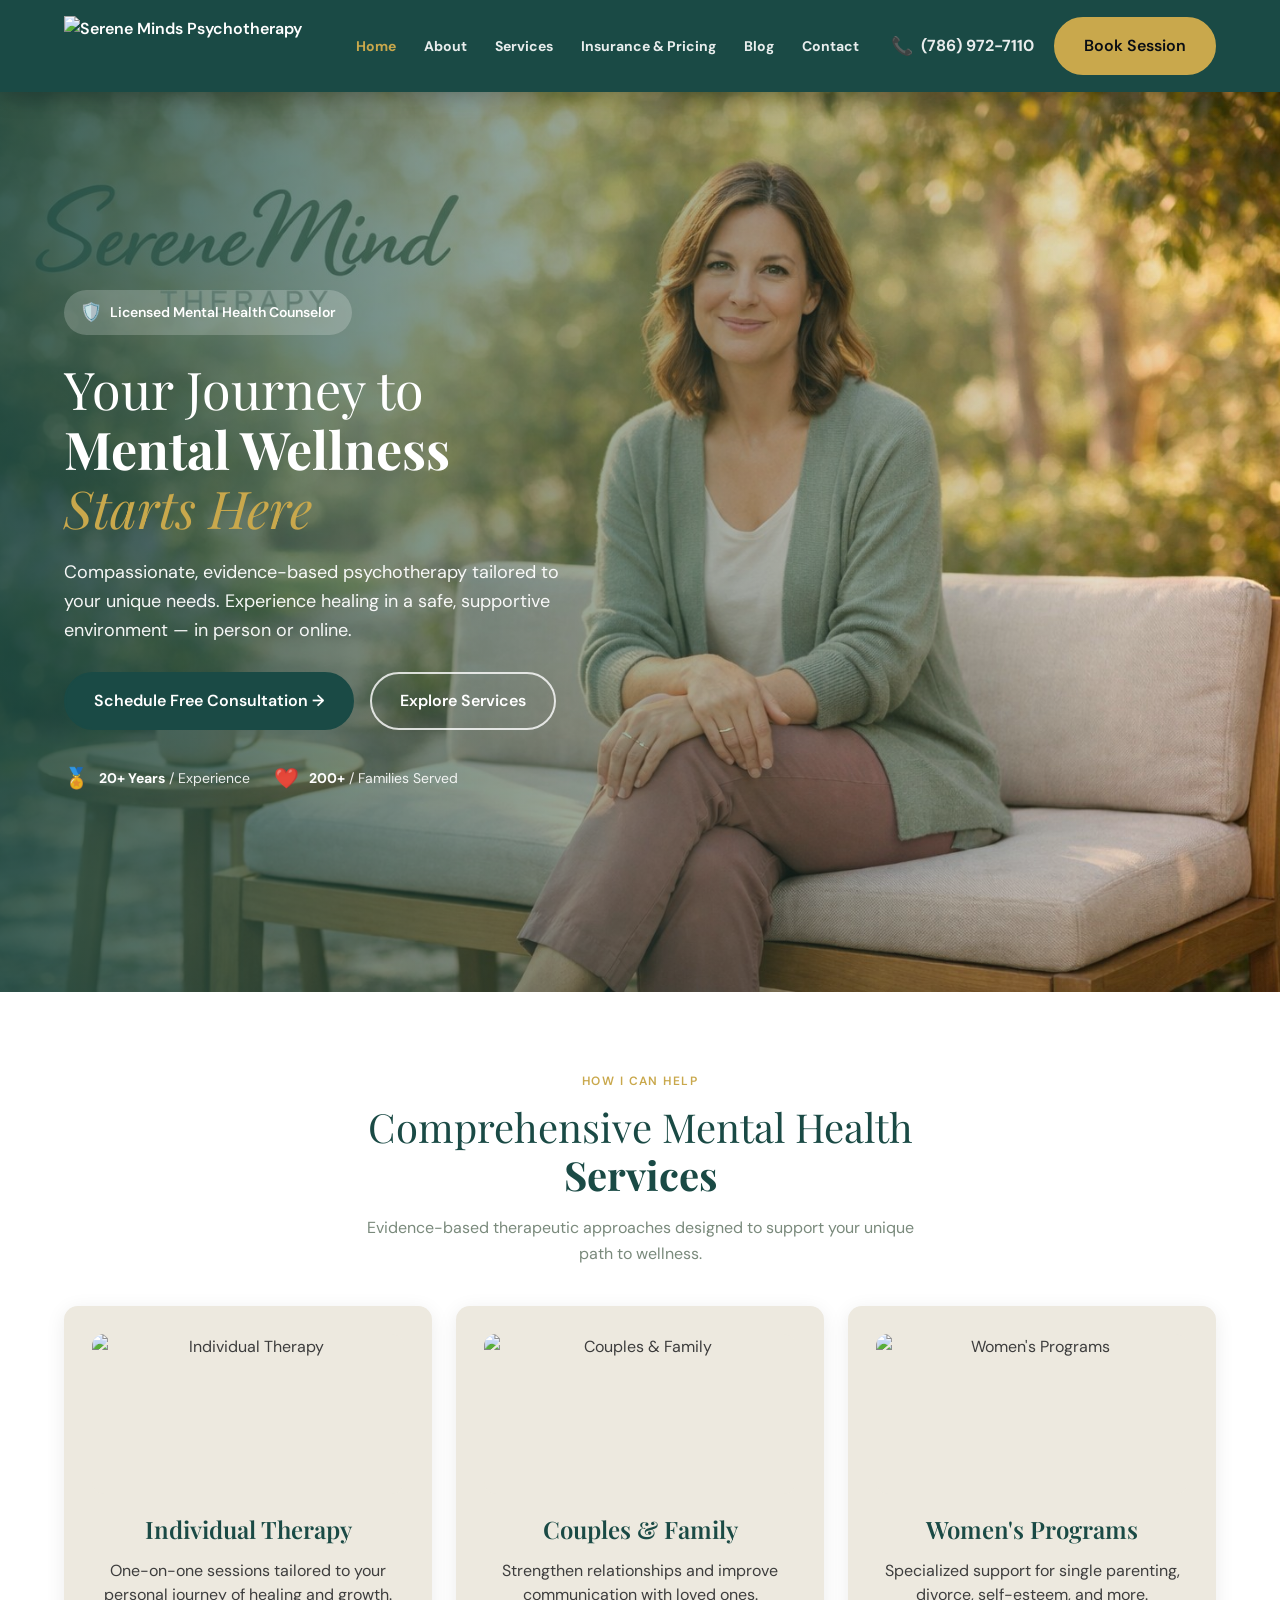
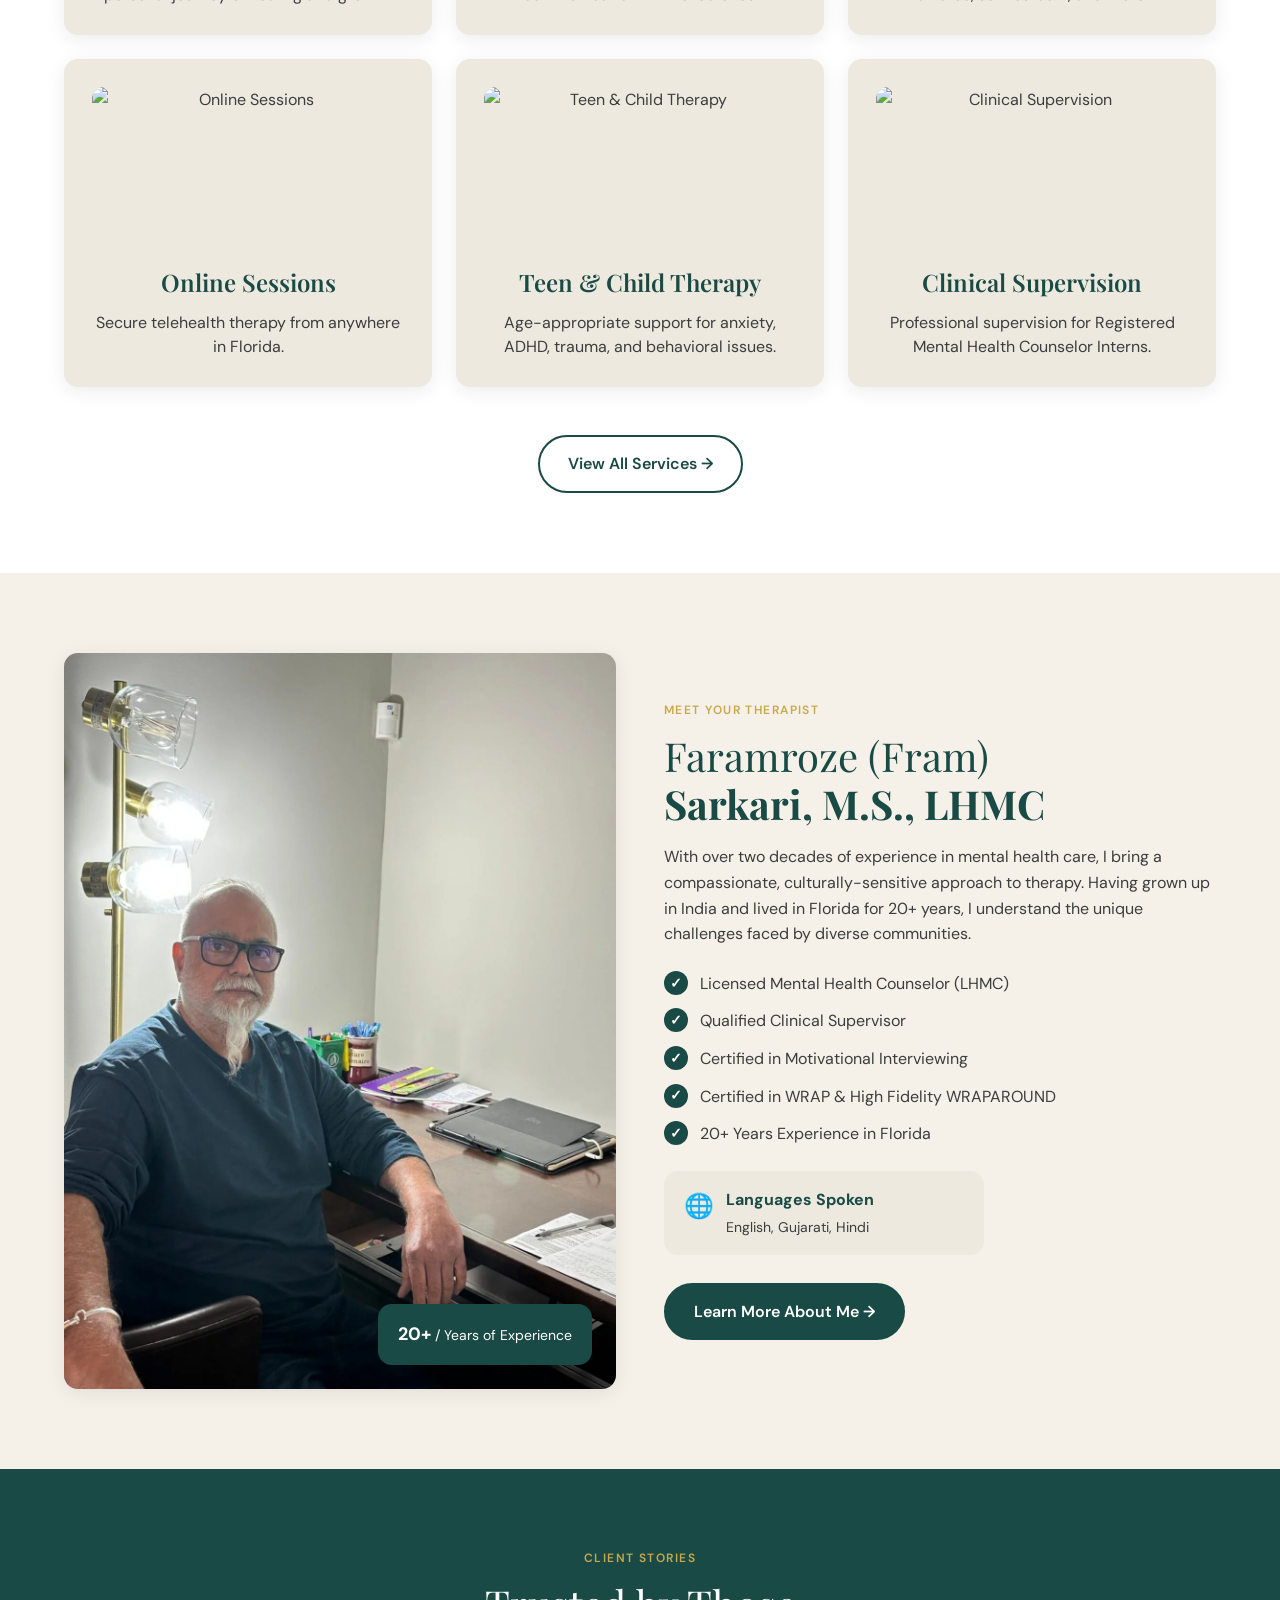
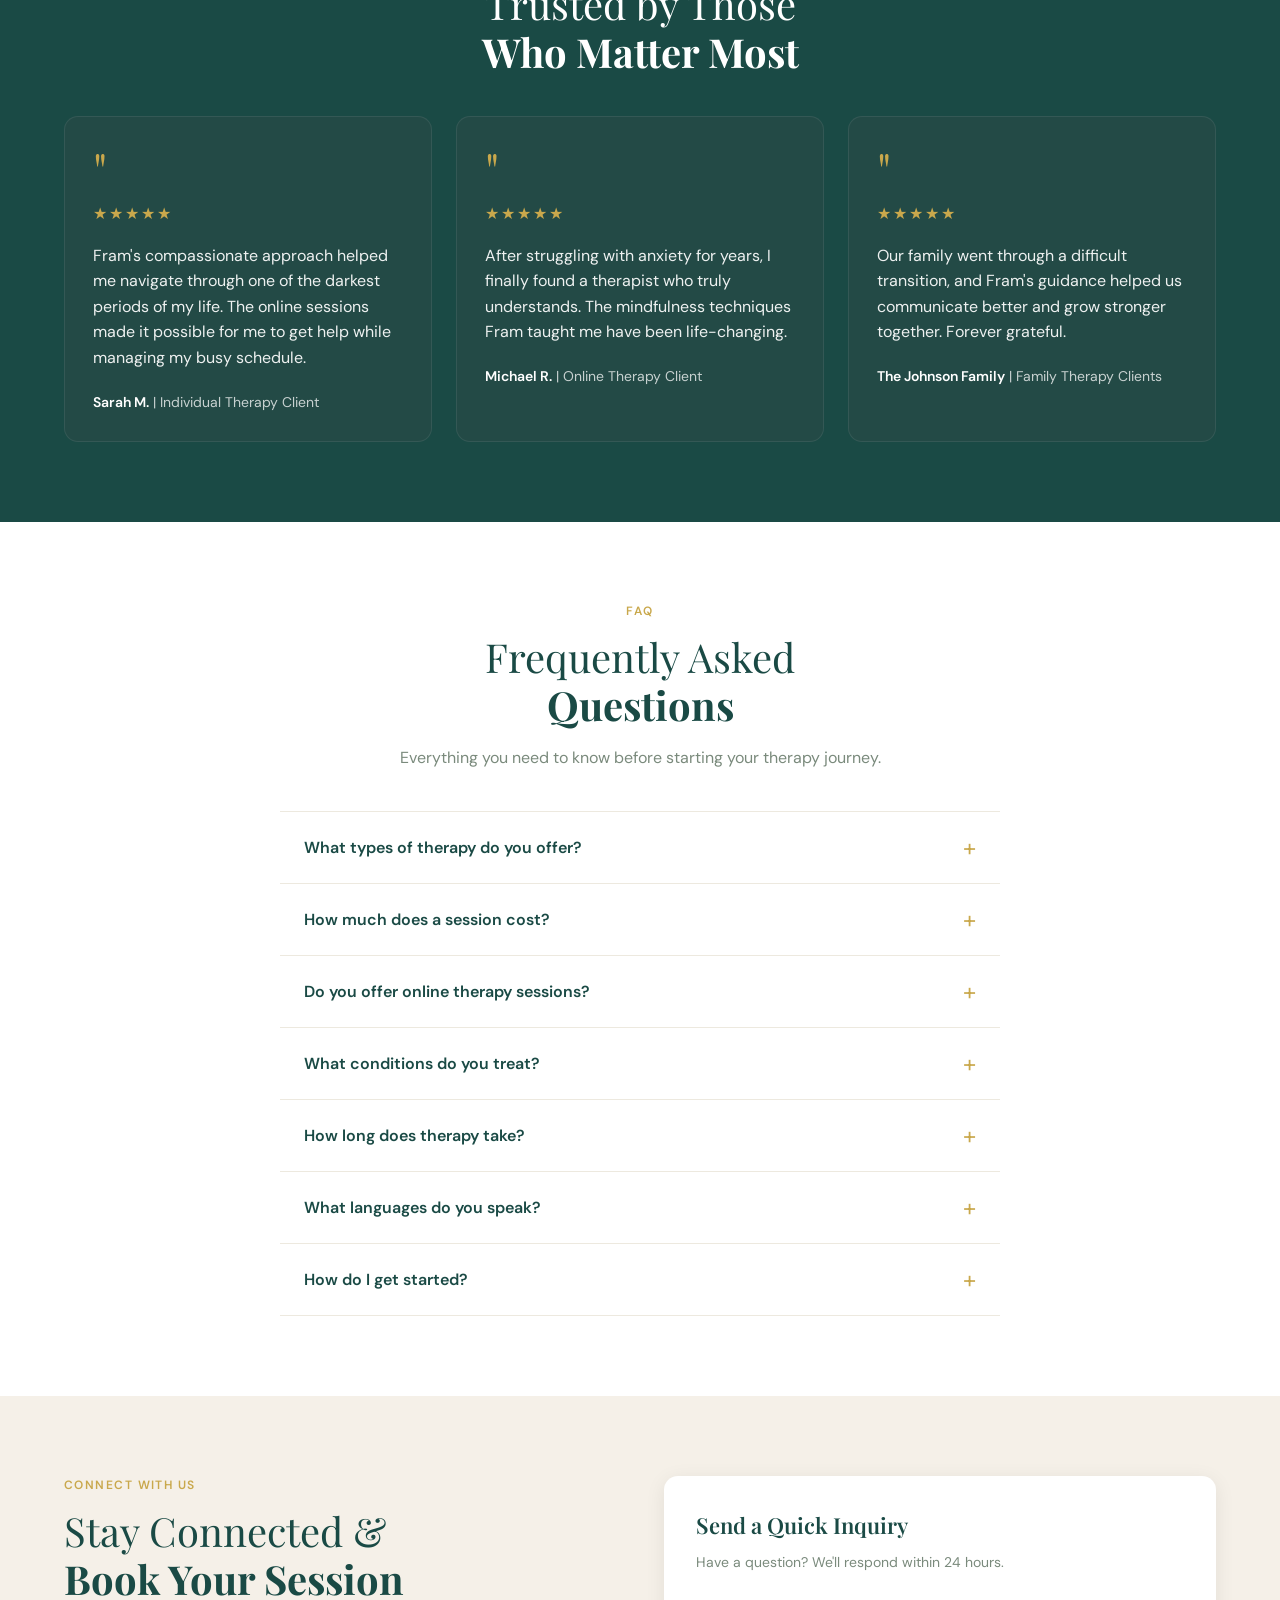
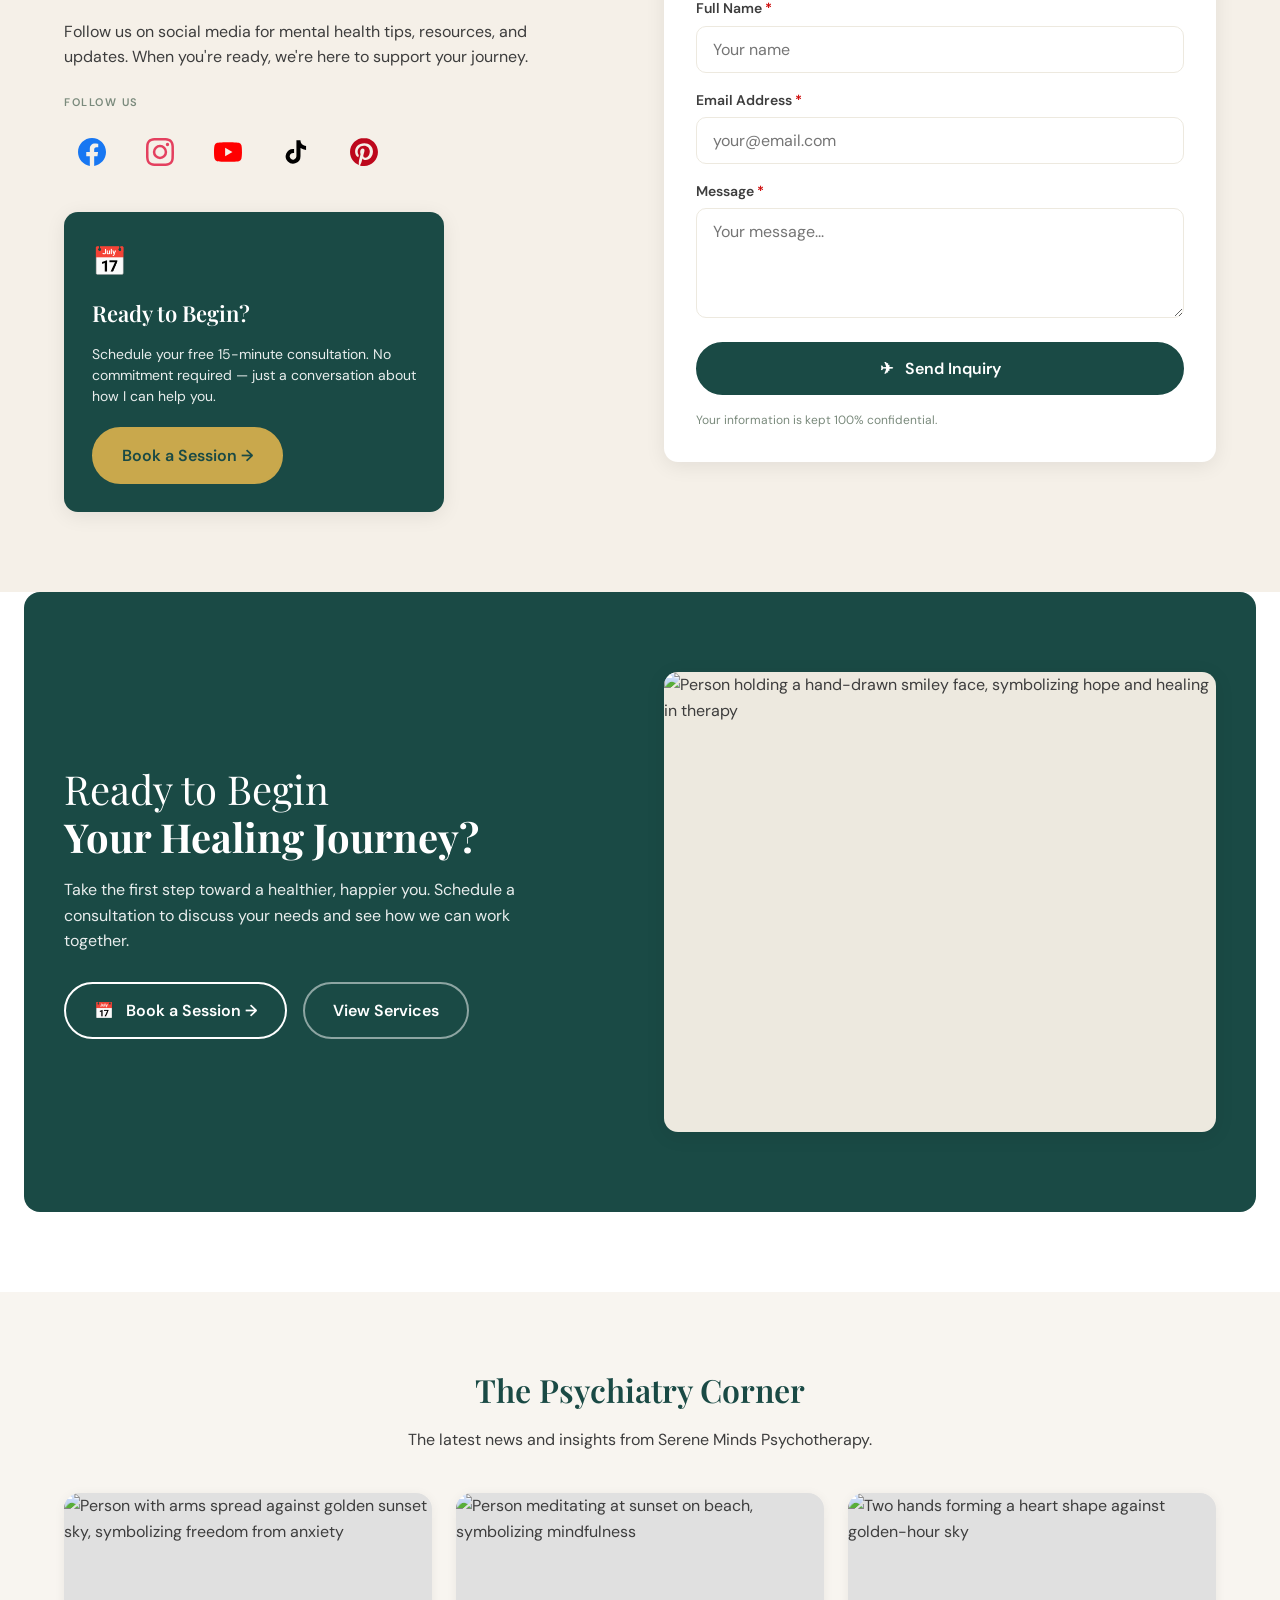
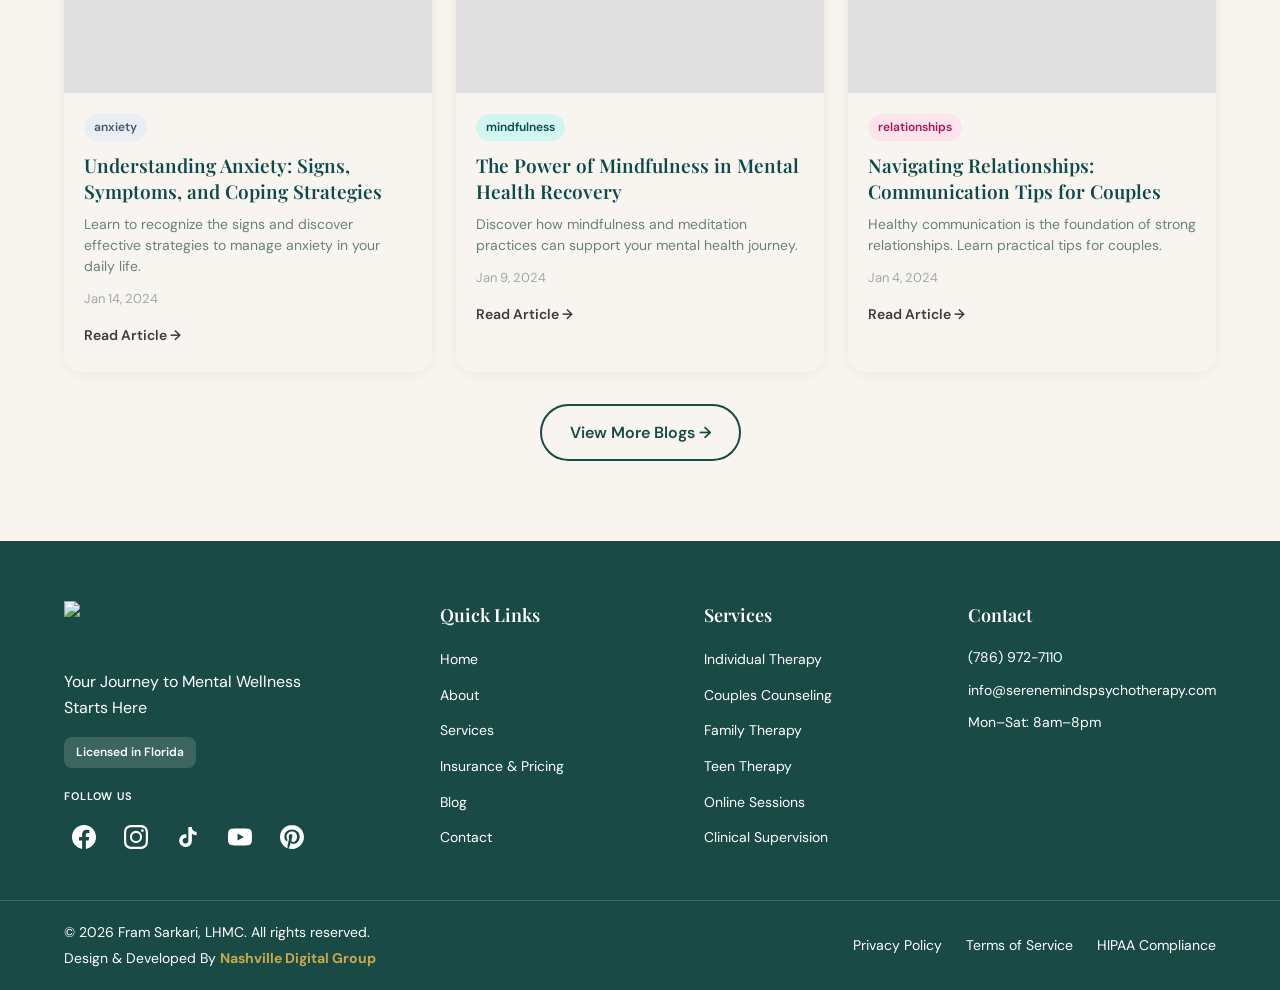
==== commit 0f39707b: "Mobile menu: add X close button, left-align phone; center What to Expect title; standardize business" ====
--- a/index.html
+++ b/index.html
@@ -32,33 +32,38 @@
   <!-- End Meta Pixel Code -->
   <meta charset="UTF-8">
   <meta name="viewport" content="width=device-width, initial-scale=1.0">
-  <title>SereneMind Therapy | Licensed Mental Health Counselor in Florida</title>
+  <title>Serene Minds Psychotherapy | Licensed Mental Health Counselor in Florida</title>
   <meta name="description" content="Compassionate, evidence-based psychotherapy in Florida. Individual, couples, family &amp; online therapy with Fram Sarkari, M.S., LHMC. Book a free consultation today.">
   <meta name="keywords" content="mental health counselor Florida, therapist Fort Lauderdale, telehealth therapy Florida, individual therapy, couples counseling, family therapy, LHMC, licensed therapist, anxiety depression therapy">
-  <link rel="canonical" href="https://www.serenemindtherapy.com/">
+  <link rel="canonical" href="https://serenemindspsychotherapy.com/">
 
   <!-- Open Graph -->
-  <meta property="og:title" content="SereneMind Therapy | Licensed Mental Health Counselor in Florida">
+  <meta property="og:title" content="Serene Minds Psychotherapy | Licensed Mental Health Counselor in Florida">
   <meta property="og:description" content="Compassionate, evidence-based psychotherapy in Florida. Individual, couples, family &amp; online therapy with Fram Sarkari, M.S., LHMC. Book a free consultation today.">
-  <meta property="og:image" content="https://www.serenemindtherapy.com/images/og-home.jpg">
-  <meta property="og:url" content="https://www.serenemindtherapy.com/">
+  <meta property="og:image" content="https://serenemindspsychotherapy.com/images/og-home.jpg">
+  <meta property="og:url" content="https://serenemindspsychotherapy.com/">
   <meta property="og:type" content="website">
   <meta property="og:locale" content="en_US">
 
   <!-- Twitter Card -->
   <meta name="twitter:card" content="summary_large_image">
-  <meta name="twitter:title" content="SereneMind Therapy | Licensed Mental Health Counselor in Florida">
+  <meta name="twitter:title" content="Serene Minds Psychotherapy | Licensed Mental Health Counselor in Florida">
   <meta name="twitter:description" content="Compassionate, evidence-based psychotherapy in Florida. Individual, couples, family &amp; online therapy with Fram Sarkari, M.S., LHMC. Book a free consultation today.">
-  <meta name="twitter:image" content="https://www.serenemindtherapy.com/images/og-home.jpg">
-
-  <link rel="icon" href="images/favicon.ico" type="image/x-icon">
-  <!-- Typography -->
+  <meta name="twitter:image" content="https://serenemindspsychotherapy.com/images/og-home.jpg">
+
+  <link rel="icon" href="images/Logo-transparent.webp" type="image/webp">
+  <!-- Preload LCP image for faster discovery -->
+  <link rel="preload" as="image" href="images/hero-group.jpg">
+  <!-- Typography (loaded async to avoid render-blocking) -->
   <link rel="preconnect" href="https://fonts.googleapis.com">
   <link rel="preconnect" href="https://fonts.gstatic.com" crossorigin>
-  <link href="https://fonts.googleapis.com/css2?family=DM+Sans:ital,opsz,wght@0,9..40,400;0,9..40,500;0,9..40,600;0,9..40,700;1,9..40,400&family=Playfair+Display:ital,wght@0,400;0,600;0,700;1,400&display=swap" rel="stylesheet">
-
-  <link rel="stylesheet" href="css/style.css">
-  <link rel="stylesheet" href="css/responsive.css">
+  <link href="https://fonts.googleapis.com/css2?family=DM+Sans:ital,opsz,wght@0,9..40,400;0,9..40,500;0,9..40,600;0,9..40,700;1,9..40,400&family=Playfair+Display:ital,wght@0,400;0,600;0,700;1,400&display=swap" rel="stylesheet" media="print" onload="this.media='all'">
+  <noscript><link rel="stylesheet" href="https://fonts.googleapis.com/css2?family=DM+Sans:ital,opsz,wght@0,9..40,400;0,9..40,500;0,9..40,600;0,9..40,700;1,9..40,400&family=Playfair+Display:ital,wght@0,400;0,600;0,700;1,400&display=swap"></noscript>
+
+  <link rel="stylesheet" href="css/style.css" media="print" onload="this.media='all'">
+  <noscript><link rel="stylesheet" href="css/style.css"></noscript>
+  <link rel="stylesheet" href="css/responsive.css" media="print" onload="this.media='all'">
+  <noscript><link rel="stylesheet" href="css/responsive.css"></noscript>
 </head>
 <body>
   <!-- Google Tag Manager (noscript) -->
@@ -77,9 +82,9 @@
   {
     "@context": "https://schema.org",
     "@type": "LocalBusiness",
-    "@id": "https://www.serenemindtherapy.com/#organization",
-    "name": "SereneMind Therapy",
-    "url": "https://www.serenemindtherapy.com",
+    "@id": "https://serenemindspsychotherapy.com/#organization",
+    "name": "Serene Minds Psychotherapy",
+    "url": "https://serenemindspsychotherapy.com",
     "telephone": "+1-786-972-7110",
     "email": "info@serenemindspsychotherapy.com",
     "address": {
@@ -90,20 +95,38 @@
     "openingHours": "Mo-Sa 08:00-20:00",
     "priceRange": "$$",
     "knowsLanguage": ["English", "Gujarati", "Hindi"],
-    "image": "https://www.serenemindtherapy.com/images/og-home.jpg",
+    "image": "https://serenemindspsychotherapy.com/images/og-home.jpg",
     "description": "Compassionate, evidence-based psychotherapy in Florida. Licensed Mental Health Counselor offering individual, couples, family, and teen therapy. Telehealth available statewide in Florida."
   }
   </script>
 
+  <!-- Schema.org FAQPage (home FAQ) -->
+  <script type="application/ld+json">
+  {
+    "@context": "https://schema.org",
+    "@type": "FAQPage",
+    "mainEntity": [
+      { "@type": "Question", "name": "What types of therapy do you offer?", "acceptedAnswer": { "@type": "Answer", "text": "I offer individual therapy, couples and family therapy, women's programs (including single parenting, divorce, and self-esteem), teen and child therapy, and clinical supervision for interns. Sessions are available in person in Florida and online via secure telehealth throughout Florida." } },
+      { "@type": "Question", "name": "How much does a session cost?", "acceptedAnswer": { "@type": "Answer", "text": "Session rates vary by service type (individual, couples, family). I accept select insurance plans and also offer self-pay options. Please contact me or see the Insurance & Pricing section for current rates and accepted plans. I'm happy to provide superbills for out-of-network reimbursement." } },
+      { "@type": "Question", "name": "Do you offer online therapy sessions?", "acceptedAnswer": { "@type": "Answer", "text": "Yes. I offer secure, HIPAA-compliant telehealth sessions to clients anywhere in Florida. You can attend from the comfort of your home using a confidential video platform. Many clients find online therapy just as effective as in-person sessions." } },
+      { "@type": "Question", "name": "What conditions do you treat?", "acceptedAnswer": { "@type": "Answer", "text": "I work with clients on anxiety, depression, trauma, grief, relationship issues, life transitions, self-esteem, ADHD, behavioral concerns in children and teens, and family conflict. Treatment is tailored to your unique needs using evidence-based approaches." } },
+      { "@type": "Question", "name": "How long does therapy take?", "acceptedAnswer": { "@type": "Answer", "text": "Therapy length varies by person and goals. Some clients benefit from short-term work (a few months); others prefer longer-term support. We'll discuss what makes sense for you and check in regularly on progress. There's no one-size-fits-all timeline." } },
+      { "@type": "Question", "name": "What languages do you speak?", "acceptedAnswer": { "@type": "Answer", "text": "I provide therapy in English, Gujarati, and Hindi. If you or a family member are more comfortable in Gujarati or Hindi, we can conduct sessions in that language." } },
+      { "@type": "Question", "name": "How do I get started?", "acceptedAnswer": { "@type": "Answer", "text": "Reach out by phone at (786) 972-7110 or use the contact form on this site. I offer a free 15-minute consultation so we can discuss your needs and whether we're a good fit. There's no obligation — just a conversation about how I can help." } }
+    ]
+  }
+  </script>
+
   <header class="site-header">
     <div class="header-inner">
-      <a href="index.html" class="logo" aria-label="SereneMind Therapy – Home">
-        <img src="images/Logo-transparent.png" alt="Serene Minds Psychotherapy" class="logo-img">
+      <a href="index.html" class="logo" aria-label="Serene Minds Psychotherapy – Home">
+        <img src="images/Logo-transparent.webp" alt="Serene Minds Psychotherapy" class="logo-img">
       </a>
       <button type="button" class="nav-toggle" aria-label="Open menu" aria-expanded="false" aria-controls="main-nav">
         <span class="hamburger"></span>
       </button>
       <nav id="main-nav" class="main-nav" aria-label="Main navigation">
+        <button type="button" class="nav-close" aria-label="Close menu"><span aria-hidden="true">×</span></button>
         <ul class="nav-list">
           <li><a href="index.html" class="nav-link active">Home</a></li>
           <li><a href="about.html" class="nav-link">About</a></li>
@@ -156,7 +179,7 @@
           </div>
         </div>
         <div class="hero-image-wrap">
-          <img src="images/hero-group.jpg" alt="Diverse group of friends from behind, symbolizing connection and support in therapy" class="hero-image" width="600" height="500">
+          <img src="images/hero-group.jpg" alt="Diverse group of friends from behind, symbolizing connection and support in therapy" class="hero-image" width="600" height="500" fetchpriority="high">
           <div class="hero-floating-card">
             <span class="hero-card-dot" aria-hidden="true"></span>
             <strong>Online Sessions Available</strong>
@@ -178,42 +201,60 @@
         <div class="services-grid">
           <article class="service-card">
             <div class="service-card-image">
-              <img src="images/indvidual-therapy-4.3.png" alt="Individual Therapy" width="280" height="160">
+              <picture>
+              <source srcset="images/individual-therapy-2.webp" type="image/webp">
+              <img src="images/individual-therapy-2.png" alt="Individual Therapy" width="280" height="160" loading="lazy">
+            </picture>
             </div>
             <h3 class="service-card-title">Individual Therapy</h3>
             <p class="service-card-desc">One-on-one sessions tailored to your personal journey of healing and growth.</p>
           </article>
           <article class="service-card">
             <div class="service-card-image">
-              <img src="images/Couple-Counseling.png" alt="Couples & Family" width="280" height="160">
+              <picture>
+              <source srcset="images/Couple-Counseling.webp" type="image/webp">
+              <img src="images/Couple-Counseling.png" alt="Couples & Family" width="280" height="160" loading="lazy">
+            </picture>
             </div>
             <h3 class="service-card-title">Couples &amp; Family</h3>
             <p class="service-card-desc">Strengthen relationships and improve communication with loved ones.</p>
           </article>
           <article class="service-card">
             <div class="service-card-image">
-              <img src="images/Family-Counseling.png" alt="Women's Programs" width="280" height="160">
+              <picture>
+              <source srcset="images/Family-Counseling.webp" type="image/webp">
+              <img src="images/Family-Counseling.png" alt="Women's Programs" width="280" height="160" loading="lazy">
+            </picture>
             </div>
             <h3 class="service-card-title">Women's Programs</h3>
             <p class="service-card-desc">Specialized support for single parenting, divorce, self-esteem, and more.</p>
           </article>
           <article class="service-card">
             <div class="service-card-image">
-              <img src="images/Online-Therapy.png" alt="Online Sessions" width="280" height="160">
+              <picture>
+              <source srcset="images/Online-Therapy.webp" type="image/webp">
+              <img src="images/Online-Therapy.png" alt="Online Sessions" width="280" height="160" loading="lazy">
+            </picture>
             </div>
             <h3 class="service-card-title">Online Sessions</h3>
             <p class="service-card-desc">Secure telehealth therapy from anywhere in Florida.</p>
           </article>
           <article class="service-card">
             <div class="service-card-image">
-              <img src="images/Child-Teen-Therapy.png" alt="Teen & Child Therapy" width="280" height="160">
+              <picture>
+              <source srcset="images/Child-Teen-Therapy.webp" type="image/webp">
+              <img src="images/Child-Teen-Therapy.png" alt="Teen & Child Therapy" width="280" height="160" loading="lazy">
+            </picture>
             </div>
             <h3 class="service-card-title">Teen &amp; Child Therapy</h3>
             <p class="service-card-desc">Age-appropriate support for anxiety, ADHD, trauma, and behavioral issues.</p>
           </article>
           <article class="service-card">
             <div class="service-card-image">
-              <img src="images/clinical-supervision.png" alt="Clinical Supervision" width="280" height="160">
+              <picture>
+              <source srcset="images/clinical-supervision.webp" type="image/webp">
+              <img src="images/clinical-supervision.png" alt="Clinical Supervision" width="280" height="160" loading="lazy">
+            </picture>
             </div>
             <h3 class="service-card-title">Clinical Supervision</h3>
             <p class="service-card-desc">Professional supervision for Registered Mental Health Counselor Interns.</p>
@@ -229,7 +270,7 @@
     <section class="meet-therapist" aria-labelledby="therapist-heading">
       <div class="container meet-inner">
         <div class="meet-image-wrap">
-          <img src="images/Dr. Fram-Sarkari.webp" alt="Fram Sarkari, M.S., LHMC, Licensed Mental Health Counselor, professional headshot" class="meet-image" width="480" height="560">
+          <img src="images/Dr. Fram-Sarkari.webp" alt="Fram Sarkari, M.S., LHMC, Licensed Mental Health Counselor, professional headshot" class="meet-image" width="480" height="560" loading="lazy">
           <div class="meet-floating-badge">
             <strong>20+</strong> / Years of Experience
           </div>
@@ -413,7 +454,7 @@
           <ul class="social-icons" aria-label="Social media links">
             <li><a href="https://www.facebook.com/profile.php?id=61582372858663" class="social-icon social-icon-facebook" aria-label="Facebook" target="_blank" rel="noopener noreferrer"><svg aria-hidden="true" viewBox="0 0 24 24" xmlns="http://www.w3.org/2000/svg"><path d="M24 12.073c0-6.627-5.373-12-12-12s-12 5.373-12 12c0 5.99 4.388 10.954 10.125 11.854v-8.385H7.078v-3.47h3.047V9.43c0-3.007 1.792-4.669 4.533-4.669 1.312 0 2.686.235 2.686.235v2.953H15.83c-1.491 0-1.956.925-1.956 1.874v2.25h3.328l-.532 3.47h-2.796v8.385C19.612 23.027 24 18.062 24 12.073z"/></svg></a></li>
             <li><a href="https://www.instagram.com/sereneminds_psychotherapy/" class="social-icon social-icon-instagram" aria-label="Instagram" target="_blank" rel="noopener noreferrer"><svg aria-hidden="true" viewBox="0 0 24 24" xmlns="http://www.w3.org/2000/svg"><path d="M12 2.163c3.204 0 3.584.012 4.85.07 3.252.148 4.771 1.691 4.919 4.919.058 1.265.069 1.645.069 4.849 0 3.205-.012 3.584-.069 4.849-.149 3.225-1.664 4.771-4.919 4.919-1.266.058-1.644.07-4.85.07-3.204 0-3.584-.012-4.849-.07-3.26-.149-4.771-1.699-4.919-4.92-.058-1.265-.07-1.644-.07-4.849 0-3.204.013-3.583.07-4.849.149-3.227 1.664-4.771 4.919-4.919 1.266-.057 1.645-.069 4.849-.069zM12 0C8.741 0 8.333.014 7.053.072 2.695.272.273 2.69.073 7.052.014 8.333 0 8.741 0 12c0 3.259.014 3.668.072 4.948.2 4.358 2.618 6.78 6.98 6.98C8.333 23.986 8.741 24 12 24c3.259 0 3.668-.014 4.948-.072 4.354-.2 6.782-2.618 6.979-6.98.059-1.28.073-1.689.073-4.948 0-3.259-.014-3.667-.072-4.947-.196-4.354-2.617-6.78-6.979-6.98C15.668.014 15.259 0 12 0zm0 5.838a6.162 6.162 0 100 12.324 6.162 6.162 0 000-12.324zM12 16a4 4 0 110-8 4 4 0 010 8zm6.406-11.845a1.44 1.44 0 100 2.881 1.44 1.44 0 000-2.881z"/></svg></a></li>
-            <li><a href="https://www.youtube.com/@SereneMindsPyschotherapy" class="social-icon social-icon-youtube" aria-label="YouTube" target="_blank" rel="noopener noreferrer"><svg aria-hidden="true" viewBox="0 0 24 24" xmlns="http://www.w3.org/2000/svg"><path d="M23.498 6.186a3.016 3.016 0 0 0-2.122-2.136C19.505 3.545 12 3.545 12 3.545s-7.505 0-9.377.505A3.017 3.017 0 0 0 .502 6.186C0 8.07 0 12 0 12s0 3.93.502 5.814a3.016 3.016 0 0 0 2.122 2.136c1.871.505 9.376.505 9.376.505s7.505 0 9.377-.505a3.015 3.015 0 0 0 2.122-2.136C24 15.93 24 12 24 12s0-3.93-.502-5.814zM9.545 15.568V8.432L15.818 12l-6.273 3.568z"/></svg></a></li>
+            <li><a href="https://www.youtube.com/@SereneMindsPsychotherapy" class="social-icon social-icon-youtube" aria-label="YouTube" target="_blank" rel="noopener noreferrer"><svg aria-hidden="true" viewBox="0 0 24 24" xmlns="http://www.w3.org/2000/svg"><path d="M23.498 6.186a3.016 3.016 0 0 0-2.122-2.136C19.505 3.545 12 3.545 12 3.545s-7.505 0-9.377.505A3.017 3.017 0 0 0 .502 6.186C0 8.07 0 12 0 12s0 3.93.502 5.814a3.016 3.016 0 0 0 2.122 2.136c1.871.505 9.376.505 9.376.505s7.505 0 9.377-.505a3.015 3.015 0 0 0 2.122-2.136C24 15.93 24 12 24 12s0-3.93-.502-5.814zM9.545 15.568V8.432L15.818 12l-6.273 3.568z"/></svg></a></li>
             <li><a href="https://www.tiktok.com/@sereneminds_" class="social-icon social-icon-tiktok" aria-label="TikTok" target="_blank" rel="noopener noreferrer"><svg aria-hidden="true" viewBox="0 0 24 24" xmlns="http://www.w3.org/2000/svg"><path d="M19.59 6.69a4.83 4.83 0 0 1-3.77-4.25V2h-3.45v13.67a2.89 2.89 0 0 1-5.2 1.74 2.89 2.89 0 0 1 2.31-4.64 2.93 2.93 0 0 1 .88.13V9.4a6.84 6.84 0 0 0-1-.05A6.33 6.33 0 0 0 5 20.1a6.34 6.34 0 0 0 10.86-4.43v-7a8.16 8.16 0 0 0 4.77 1.52v-3.4a4.85 4.85 0 0 1-1-.1z"/></svg></a></li>
             <li><a href="https://in.pinterest.com/03xj2kch335shub2w77x537cwcyy5q" class="social-icon social-icon-pinterest" aria-label="Pinterest" target="_blank" rel="noopener noreferrer"><svg aria-hidden="true" viewBox="0 0 24 24" xmlns="http://www.w3.org/2000/svg"><path d="M12.017 0C5.396 0 .029 5.367.029 11.987c0 5.079 3.158 9.417 7.618 11.162-.105-.949-.199-2.403.041-3.439.219-.937 1.406-5.957 1.406-5.957s-.359-.72-.359-1.781c0-1.663.967-2.911 2.168-2.911 1.024 0 1.518.769 1.518 1.688 0 1.029-.653 2.567-.992 3.992-.285 1.193.6 2.165 1.775 2.165 2.128 0 3.768-2.245 3.768-5.487 0-2.861-2.063-4.869-5.008-4.869-3.41 0-5.409 2.562-5.409 5.199 0 1.033.394 2.143.889 2.741.099.12.112.225.085.345-.09.375-.293 1.199-.334 1.363-.053.225-.172.271-.401.165-1.495-.69-2.433-2.878-2.433-4.646 0-3.776 2.748-7.252 7.92-7.252 4.158 0 7.392 2.967 7.392 6.923 0 4.135-2.607 7.462-6.233 7.462-1.214 0-2.354-.629-2.758-1.379l-.749 2.848c-.269 1.045-1.004 2.352-1.498 3.15 1.123.345 2.306.535 3.55.535 6.607 0 11.985-5.365 11.985-11.987C23.97 5.39 18.592.026 11.985.026L12.017 0z"/></svg></a></li>
           </ul>
@@ -421,7 +462,7 @@
             <span class="booking-card-icon" aria-hidden="true">📅</span>
             <h3 class="booking-card-title">Ready to Begin?</h3>
             <p class="booking-card-desc">Schedule your free 15-minute consultation. No commitment required — just a conversation about how I can help you.</p>
-            <a href="https://calendly.com/serenemindspsychotherapy-info/free-consultation" class="btn btn-gold" aria-label="Book free consultation" target="_blank" rel="noopener noreferrer">Book Free Consultation →</a>
+            <a href="https://calendly.com/serenemindspsychotherapy-info/appointment" class="btn btn-gold" aria-label="Book a session" target="_blank" rel="noopener noreferrer">Book a Session →</a>
           </div>
         </div>
         <div class="inquiry-form-wrap">
@@ -429,7 +470,7 @@
             <h3 class="inquiry-form-title">Send a Quick Inquiry</h3>
             <p class="inquiry-form-subtitle">Have a question? We'll respond within 24 hours.</p>
             <form class="inquiry-form" action="https://formspree.io/f/xlgpgoqq" method="post" aria-label="Quick inquiry form">
-              <input type="hidden" name="_subject" value="Quick Inquiry from SereneMind Therapy">
+              <input type="hidden" name="_subject" value="Quick Inquiry from Serene Minds Psychotherapy">
               <label for="inquiry-name">Full Name <span class="required">*</span></label>
               <input type="text" id="inquiry-name" name="name" required placeholder="Your name" autocomplete="name">
               <label for="inquiry-email">Email Address <span class="required">*</span></label>
@@ -456,17 +497,20 @@
             <strong>Your Healing Journey?</strong>
           </h2>
           <p class="final-cta-desc">
-            Take the first step toward a healthier, happier you. Schedule a free consultation to discuss your needs and see how we can work together.
+            Take the first step toward a healthier, happier you. Schedule a consultation to discuss your needs and see how we can work together.
           </p>
           <div class="final-cta-buttons">
-            <a href="https://calendly.com/serenemindspsychotherapy-info/free-consultation" class="btn btn-outline-white" aria-label="Book free consultation" target="_blank" rel="noopener noreferrer">
-              <span class="btn-icon" aria-hidden="true">📅</span> Book Free Consultation →
+            <a href="https://calendly.com/serenemindspsychotherapy-info/appointment" class="btn btn-outline-white" aria-label="Book consultation" target="_blank" rel="noopener noreferrer">
+              <span class="btn-icon" aria-hidden="true">📅</span> Book a Session →
             </a>
             <a href="services.html" class="btn btn-outline-white-secondary" aria-label="View services">View Services</a>
           </div>
         </div>
         <div class="final-cta-image-wrap">
-          <img src="images/smiley-img.png" alt="Person holding a hand-drawn smiley face, symbolizing hope and healing in therapy" class="final-cta-image" width="480" height="400">
+          <picture>
+          <source srcset="images/smiley-img.webp" type="image/webp">
+          <img src="images/smiley-img.png" alt="Person holding a hand-drawn smiley face, symbolizing hope and healing in therapy" class="final-cta-image" width="480" height="400" loading="lazy">
+        </picture>
         </div>
       </div>
     </section>
@@ -475,12 +519,15 @@
     <section class="home-blogs-section" aria-labelledby="home-blogs-heading">
       <div class="container">
         <h2 id="home-blogs-heading" class="home-blogs-title">The Psychiatry Corner</h2>
-        <p class="home-blogs-subtitle">The latest news and insights from SereneMind Therapy.</p>
+        <p class="home-blogs-subtitle">The latest news and insights from Serene Minds Psychotherapy.</p>
         <div class="home-blogs-grid">
           <article class="blog-card">
             <div class="blog-card-link-wrap">
               <div class="blog-card-image">
-                <img src="images/Understanding-Anxiety-blog.png" alt="Person with arms spread against golden sunset sky, symbolizing freedom from anxiety" width="340" height="200">
+                <picture>
+                <source srcset="images/Understanding-Anxiety-blog.webp" type="image/webp">
+                <img src="images/Understanding-Anxiety-blog.png" alt="Person with arms spread against golden sunset sky, symbolizing freedom from anxiety" width="340" height="200" loading="lazy">
+              </picture>
               </div>
               <div class="blog-card-body">
                 <span class="blog-badge blog-badge-anxiety">anxiety</span>
@@ -494,7 +541,10 @@
           <article class="blog-card">
             <div class="blog-card-link-wrap">
               <div class="blog-card-image">
-                <img src="images/Power-of-Mindfulness-blog.png" alt="Person meditating at sunset on beach, symbolizing mindfulness" width="340" height="200">
+                <picture>
+                <source srcset="images/Power-of-Mindfulness-blog.webp" type="image/webp">
+                <img src="images/Power-of-Mindfulness-blog.png" alt="Person meditating at sunset on beach, symbolizing mindfulness" width="340" height="200" loading="lazy">
+              </picture>
               </div>
               <div class="blog-card-body">
                 <span class="blog-badge blog-badge-mindfulness">mindfulness</span>
@@ -508,7 +558,10 @@
           <article class="blog-card">
             <div class="blog-card-link-wrap">
               <div class="blog-card-image">
-                <img src="images/Navigating-Relationships-blog.png" alt="Two hands forming a heart shape against golden-hour sky" width="340" height="200">
+                <picture>
+                <source srcset="images/Navigating-Relationships-blog.webp" type="image/webp">
+                <img src="images/Navigating-Relationships-blog.png" alt="Two hands forming a heart shape against golden-hour sky" width="340" height="200" loading="lazy">
+              </picture>
               </div>
               <div class="blog-card-body">
                 <span class="blog-badge blog-badge-relationships">relationships</span>
@@ -531,7 +584,7 @@
     <div class="container footer-grid">
       <div class="footer-col footer-brand">
         <a href="index.html" class="footer-logo">
-          <img src="images/Logo-transparent.png" alt="Serene Minds Psychotherapy" class="footer-logo-img">
+          <img src="images/Logo-transparent.webp" alt="Serene Minds Psychotherapy" class="footer-logo-img">
         </a>
         <p class="footer-tagline">Your Journey to Mental Wellness Starts Here</p>
         <span class="footer-badge">Licensed in Florida</span>
@@ -541,7 +594,7 @@
             <li><a href="https://www.facebook.com/profile.php?id=61582372858663" class="footer-social-link" aria-label="Facebook" target="_blank" rel="noopener noreferrer"><svg width="24" height="24" viewBox="0 0 24 24" fill="currentColor" aria-hidden="true"><path d="M24 12.073c0-6.627-5.373-12-12-12s-12 5.373-12 12c0 5.99 4.388 10.954 10.125 11.854v-8.385H7.078v-3.47h3.047V9.43c0-3.007 1.792-4.669 4.533-4.669 1.312 0 2.686.235 2.686.235v2.953H15.83c-1.491 0-1.956.925-1.956 1.874v2.25h3.328l-.532 3.47h-2.796v8.385C19.612 23.027 24 18.062 24 12.073z"/></svg></a></li>
             <li><a href="https://www.instagram.com/sereneminds_psychotherapy/" class="footer-social-link" aria-label="Instagram" target="_blank" rel="noopener noreferrer"><svg width="24" height="24" viewBox="0 0 24 24" fill="currentColor" aria-hidden="true"><path d="M12 2.163c3.204 0 3.584.012 4.85.07 3.252.148 4.771 1.691 4.919 4.919.058 1.265.069 1.645.069 4.849 0 3.205-.012 3.584-.069 4.849-.149 3.225-1.664 4.771-4.919 4.919-1.266.058-1.644.07-4.85.07-3.204 0-3.584-.012-4.849-.07-3.26-.149-4.771-1.699-4.919-4.92-.058-1.265-.07-1.644-.07-4.849 0-3.204.013-3.583.07-4.849.149-3.227 1.664-4.771 4.919-4.919 1.266-.057 1.645-.069 4.849-.069zM12 0C8.741 0 8.333.014 7.053.072 2.695.272.273 2.69.073 7.052.014 8.333 0 8.741 0 12c0 3.259.014 3.668.072 4.948.2 4.358 2.618 6.78 6.98 6.98C8.333 23.986 8.741 24 12 24c3.259 0 3.668-.014 4.948-.072 4.354-.2 6.782-2.618 6.979-6.98.059-1.28.073-1.689.073-4.948 0-3.259-.014-3.667-.072-4.947-.196-4.354-2.617-6.78-6.979-6.98C8.333.014 8.741 0 12 0zm0 5.838a6.162 6.162 0 100 12.324 6.162 6.162 0 000-12.324zM12 16a4 4 0 110-8 4 4 0 010 8zm6.406-11.845a1.44 1.44 0 100 2.881 1.44 1.44 0 000-2.881z"/></svg></a></li>
             <li><a href="https://www.tiktok.com/@sereneminds_" class="footer-social-link" aria-label="TikTok" target="_blank" rel="noopener noreferrer"><svg width="24" height="24" viewBox="0 0 24 24" fill="currentColor" aria-hidden="true"><path d="M19.59 6.69a4.83 4.83 0 0 1-3.77-4.25V2h-3.45v13.67a2.89 2.89 0 0 1-5.2 1.74 2.89 2.89 0 0 1 2.31-4.64 2.93 2.93 0 0 1 .88.13V9.4a6.84 6.84 0 0 0-1-.05A6.33 6.33 0 0 0 5 20.1a6.34 6.34 0 0 0 10.86-4.43v-7a8.16 8.16 0 0 0 4.77 1.52v-3.4a4.85 4.85 0 0 1-1-.1z"/></svg></a></li>
-            <li><a href="https://www.youtube.com/@SereneMindsPyschotherapy" class="footer-social-link" aria-label="YouTube" target="_blank" rel="noopener noreferrer"><svg width="24" height="24" viewBox="0 0 24 24" fill="currentColor" aria-hidden="true"><path d="M23.498 6.186a3.016 3.016 0 0 0-2.122-2.136C19.505 3.545 12 3.545 12 3.545s-7.505 0-9.377.505A3.017 3.017 0 0 0 .502 6.186C0 8.07 0 12 0 12s0 3.93.502 5.814a3.016 3.016 0 0 0 2.122 2.136c1.871.505 9.376.505 9.376.505s7.505 0 9.377-.505a3.015 3.015 0 0 0 2.122-2.136C24 15.93 24 12 24 12s0-3.93-.502-5.814zM9.545 15.568V8.432L15.818 12l-6.273 3.568z"/></svg></a></li>
+            <li><a href="https://www.youtube.com/@SereneMindsPsychotherapy" class="footer-social-link" aria-label="YouTube" target="_blank" rel="noopener noreferrer"><svg width="24" height="24" viewBox="0 0 24 24" fill="currentColor" aria-hidden="true"><path d="M23.498 6.186a3.016 3.016 0 0 0-2.122-2.136C19.505 3.545 12 3.545 12 3.545s-7.505 0-9.377.505A3.017 3.017 0 0 0 .502 6.186C0 8.07 0 12 0 12s0 3.93.502 5.814a3.016 3.016 0 0 0 2.122 2.136c1.871.505 9.376.505 9.376.505s7.505 0 9.377-.505a3.015 3.015 0 0 0 2.122-2.136C24 15.93 24 12 24 12s0-3.93-.502-5.814zM9.545 15.568V8.432L15.818 12l-6.273 3.568z"/></svg></a></li>
             <li><a href="https://in.pinterest.com/03xj2kch335shub2w77x537cwcyy5q" class="footer-social-link" aria-label="Pinterest" target="_blank" rel="noopener noreferrer"><svg width="24" height="24" viewBox="0 0 24 24" fill="currentColor" aria-hidden="true"><path d="M12.017 0C5.396 0 .029 5.367.029 11.987c0 5.079 3.158 9.417 7.618 11.162-.105-.949-.199-2.403.041-3.439.219-.937 1.406-5.957 1.406-5.957s-.359-.72-.359-1.781c0-1.663.967-2.911 2.168-2.911 1.024 0 1.518.769 1.518 1.688 0 1.029-.653 2.567-.992 3.992-.285 1.193.6 2.165 1.775 2.165 2.128 0 3.768-2.245 3.768-5.487 0-2.861-2.063-4.869-5.008-4.869-3.41 0-5.409 2.562-5.409 5.199 0 1.033.394 2.143.889 2.741.099.12.112.225.085.345-.09.375-.293 1.199-.334 1.363-.053.225-.172.271-.401.165-1.495-.69-2.433-2.878-2.433-4.646 0-3.776 2.748-7.252 7.92-7.252 4.158 0 7.392 2.967 7.392 6.923 0 4.135-2.607 7.462-6.233 7.462-1.214 0-2.354-.629-2.758-1.379l-.749 2.848c-.269 1.045-1.004 2.352-1.498 3.15 1.123.345 2.306.535 3.55.535 6.607 0 11.985-5.365 11.985-11.987C23.97 5.39 18.592.026 11.985.026L12.017 0z"/></svg></a></li>
           </ul>
         </div>
--- a/css/style.css
+++ b/css/style.css
@@ -1,5 +1,5 @@
 /* ============================================
-   SereneMind Therapy – Main Styles
+   Serene Minds Psychotherapy – Main Styles
    Design system: teal, gold, cream, semantic HTML
    ============================================ */
 
@@ -65,6 +65,27 @@
   outline-offset: 2px;
 }
 
+/* --- Breadcrumb --- */
+.breadcrumb { padding: 12px 0 0; }
+.breadcrumb-list {
+  display: flex;
+  flex-wrap: wrap;
+  align-items: center;
+  list-style: none;
+  margin: 0;
+  padding: 0;
+  font-size: var(--size-small);
+  color: var(--color-subtext);
+}
+.breadcrumb-item:not(:last-child)::after {
+  content: " / ";
+  margin: 0 6px;
+  color: var(--color-sage);
+}
+.breadcrumb-item a { color: var(--color-teal); }
+.breadcrumb-item a:hover { text-decoration: underline; }
+.breadcrumb-item[aria-current="page"] { color: var(--color-body); font-weight: 500; }
+
 /* --- Layout --- */
 .container {
   width: 100%;
@@ -199,6 +220,26 @@
   line-height: 1;
 }
 .nav-toggle:focus-visible { outline: 2px solid var(--color-gold); outline-offset: 2px; }
+.nav-close {
+  display: none;
+  position: absolute;
+  top: 24px;
+  right: 24px;
+  align-items: center;
+  justify-content: center;
+  width: 44px;
+  height: 44px;
+  padding: 0;
+  background: none;
+  border: none;
+  color: var(--color-white);
+  font-size: 28px;
+  line-height: 1;
+  cursor: pointer;
+  border-radius: 4px;
+}
+.nav-close:hover { color: var(--color-gold); }
+.nav-close:focus-visible { outline: 2px solid var(--color-gold); outline-offset: 2px; }
 .hamburger {
   display: block;
   width: 24px;
@@ -810,6 +851,19 @@
   color: var(--color-subtext);
   margin: 0;
 }
+.inquiry-form-message {
+  padding: 14px 16px;
+  margin-bottom: 16px;
+  border-radius: 8px;
+  background: #e8f5e9;
+  color: #2e7d32;
+  font-size: var(--size-small);
+}
+.inquiry-form-message[hidden] { display: none; }
+.inquiry-form-message.contact-form-success--error {
+  background: #ffebee;
+  color: #c62828;
+}
 
 /* ========== SECTION 7: FINAL CTA BANNER ========== */
 .final-cta {
@@ -2145,8 +2199,9 @@
 }
 .blog-contact-social {
   display: flex;
+  flex-direction: column;
+  align-items: flex-start;
   flex-wrap: wrap;
-  align-items: center;
   gap: 16px;
 }
 .blog-contact-social-label {
@@ -2534,6 +2589,7 @@
   font-weight: 600;
   color: var(--color-teal);
   margin: 0 0 16px 0;
+  text-align: center;
 }
 .contact-expect-steps {
   list-style: none;
@@ -2573,6 +2629,7 @@
   line-height: 1.2;
 }
 .contact-expect-arrow {
+  display: none; /* arrows removed per design */
   color: var(--color-teal);
   font-size: 18px;
   font-weight: 700;
--- a/css/style.css
+++ b/css/style.css
@@ -1,5 +1,5 @@
 /* ============================================
-   SereneMind Therapy – Main Styles
+   Serene Minds Psychotherapy – Main Styles
    Design system: teal, gold, cream, semantic HTML
    ============================================ */
 
@@ -65,6 +65,27 @@
   outline-offset: 2px;
 }
 
+/* --- Breadcrumb --- */
+.breadcrumb { padding: 12px 0 0; }
+.breadcrumb-list {
+  display: flex;
+  flex-wrap: wrap;
+  align-items: center;
+  list-style: none;
+  margin: 0;
+  padding: 0;
+  font-size: var(--size-small);
+  color: var(--color-subtext);
+}
+.breadcrumb-item:not(:last-child)::after {
+  content: " / ";
+  margin: 0 6px;
+  color: var(--color-sage);
+}
+.breadcrumb-item a { color: var(--color-teal); }
+.breadcrumb-item a:hover { text-decoration: underline; }
+.breadcrumb-item[aria-current="page"] { color: var(--color-body); font-weight: 500; }
+
 /* --- Layout --- */
 .container {
   width: 100%;
@@ -199,6 +220,26 @@
   line-height: 1;
 }
 .nav-toggle:focus-visible { outline: 2px solid var(--color-gold); outline-offset: 2px; }
+.nav-close {
+  display: none;
+  position: absolute;
+  top: 24px;
+  right: 24px;
+  align-items: center;
+  justify-content: center;
+  width: 44px;
+  height: 44px;
+  padding: 0;
+  background: none;
+  border: none;
+  color: var(--color-white);
+  font-size: 28px;
+  line-height: 1;
+  cursor: pointer;
+  border-radius: 4px;
+}
+.nav-close:hover { color: var(--color-gold); }
+.nav-close:focus-visible { outline: 2px solid var(--color-gold); outline-offset: 2px; }
 .hamburger {
   display: block;
   width: 24px;
@@ -810,6 +851,19 @@
   color: var(--color-subtext);
   margin: 0;
 }
+.inquiry-form-message {
+  padding: 14px 16px;
+  margin-bottom: 16px;
+  border-radius: 8px;
+  background: #e8f5e9;
+  color: #2e7d32;
+  font-size: var(--size-small);
+}
+.inquiry-form-message[hidden] { display: none; }
+.inquiry-form-message.contact-form-success--error {
+  background: #ffebee;
+  color: #c62828;
+}
 
 /* ========== SECTION 7: FINAL CTA BANNER ========== */
 .final-cta {
@@ -2145,8 +2199,9 @@
 }
 .blog-contact-social {
   display: flex;
+  flex-direction: column;
+  align-items: flex-start;
   flex-wrap: wrap;
-  align-items: center;
   gap: 16px;
 }
 .blog-contact-social-label {
@@ -2534,6 +2589,7 @@
   font-weight: 600;
   color: var(--color-teal);
   margin: 0 0 16px 0;
+  text-align: center;
 }
 .contact-expect-steps {
   list-style: none;
@@ -2573,6 +2629,7 @@
   line-height: 1.2;
 }
 .contact-expect-arrow {
+  display: none; /* arrows removed per design */
   color: var(--color-teal);
   font-size: 18px;
   font-weight: 700;
--- a/css/responsive.css
+++ b/css/responsive.css
@@ -1,5 +1,5 @@
 /* ============================================
-   SereneMind Therapy – Responsive Styles
+   Serene Minds Psychotherapy – Responsive Styles
    Mobile-first considerations, breakpoints
    ============================================ */
 
@@ -11,6 +11,11 @@
     --section-padding: 60px;
   }
 
+  /* Hide breadcrumb so header is directly followed by hero/content */
+  .breadcrumb {
+    display: none;
+  }
+
   .hero-inner {
     grid-template-columns: 1fr;
     gap: 40px;
@@ -84,6 +89,45 @@
   .contact-book-visual { order: -1; }
   .contact-book-calendar-icon { font-size: 48px; }
 
+  /* --- Tablet/mobile: contact page cards – icon above text, center-aligned --- */
+  .contact-section .contact-cards {
+    align-items: stretch;
+  }
+  .contact-section .contact-card {
+    flex-direction: column;
+    justify-content: center;
+    text-align: center;
+    gap: 12px;
+  }
+  .contact-section .contact-card-content {
+    align-items: center;
+    text-align: center;
+  }
+
+  /* --- Tablet/mobile: contact page form – left-align labels and fields --- */
+  .contact-section .contact-form-card,
+  .contact-section .contact-form {
+    text-align: left;
+  }
+  .contact-section .contact-form-field label,
+  .contact-section .contact-form-field-radio legend {
+    text-align: left;
+  }
+  .contact-section .contact-form-field input,
+  .contact-section .contact-form-field textarea {
+    text-align: left;
+  }
+  .contact-section .contact-form-radios {
+    justify-content: flex-start;
+  }
+  .contact-section .contact-form-title {
+    text-align: left;
+  }
+  .contact-section .contact-form-note,
+  .contact-section .contact-faq-link {
+    text-align: left;
+  }
+
   .service-row {
     grid-template-columns: 1fr;
     gap: 32px;
@@ -93,6 +137,10 @@
   .service-row-alt .service-row-image { order: 2; }
   .service-row-content { padding: 0; }
   .service-row-image { order: 2; }
+  .service-row-header {
+    justify-content: center;
+    text-align: center;
+  }
   .img-placeholder { height: 320px; }
   .approaches-grid {
     grid-template-columns: repeat(2, 1fr);
@@ -111,6 +159,15 @@
   }
   .pricing-card-right { order: 2; }
   .pricing-card-left { order: 1; }
+  .pricing-card-left {
+    text-align: center;
+  }
+  .pricing-card-price {
+    justify-content: center;
+  }
+  .pricing-card-period {
+    text-transform: capitalize;
+  }
   .pricing-card-amount { font-size: 64px; }
   .insurance-cards { grid-template-columns: 1fr; }
   .benefits-grid { grid-template-columns: repeat(2, 1fr); }
@@ -126,11 +183,158 @@
   .blog-grid { grid-template-columns: repeat(2, 1fr); }
   .home-blogs-grid { grid-template-columns: repeat(2, 1fr); }
 
+  /* --- Tablet/mobile: blog page – center featured card and grid cards --- */
+  .blog-featured-section .blog-featured-content {
+    text-align: center;
+    align-items: center;
+  }
+  .blog-featured-section .blog-featured-content .blog-badge {
+    align-self: center;
+  }
+  .blog-featured-section .blog-featured-meta {
+    justify-content: center;
+  }
+  .blog-featured-section .btn-featured-cta {
+    align-self: center;
+  }
+  .blog-grid-section .blog-card-body {
+    text-align: center;
+  }
+  .blog-grid-section .blog-card-body .blog-badge {
+    display: inline-block;
+  }
+  .blog-grid-section .blog-card-link {
+    display: inline-block;
+  }
+  .blog-contact-social {
+    flex-direction: column;
+    align-items: center;
+    text-align: center;
+  }
+  .blog-contact-social-label {
+    display: block;
+    margin-bottom: 8px;
+  }
+  .blog-contact-section .blog-social-list {
+    justify-content: center;
+  }
+
   .footer-grid {
     grid-template-columns: 1fr 1fr;
     gap: 32px;
   }
   .footer-brand { grid-column: 1 / -1; }
+
+  /* --- Tablet/mobile: center page text (exclude hero sections, meet-therapist, and bullets) --- */
+  #main-content section:not(.hero):not([class*="page-hero"]):not(.blog-hero):not(.blog-post-hero):not(.meet-therapist) {
+    text-align: center;
+  }
+  #main-content section:not(.hero):not([class*="page-hero"]):not(.blog-hero):not(.blog-post-hero):not(.meet-therapist) ul,
+  #main-content section:not(.hero):not([class*="page-hero"]):not(.blog-hero):not(.blog-post-hero):not(.meet-therapist) ol {
+    text-align: left;
+  }
+  /* Keep section subtitles and block content centered; lists stay left */
+  #main-content section:not(.hero):not([class*="page-hero"]):not(.blog-hero):not(.blog-post-hero):not(.meet-therapist) .section-subtitle,
+  #main-content section:not(.hero):not([class*="page-hero"]):not(.blog-hero):not(.blog-post-hero):not(.meet-therapist) .section-cta {
+    text-align: center;
+  }
+
+  /* --- Tablet/mobile: Connect section – center all content --- */
+  .connect-section .section-label,
+  .connect-section .section-title,
+  .connect-section .connect-desc,
+  .connect-section .connect-follow-label {
+    text-align: center;
+  }
+  .connect-section .connect-desc {
+    margin-left: auto;
+    margin-right: auto;
+  }
+  .connect-section .social-icons {
+    justify-content: center;
+  }
+  .connect-section .connect-content {
+    text-align: center;
+  }
+  .connect-section .booking-card {
+    margin-left: auto;
+    margin-right: auto;
+  }
+
+  /* --- Tablet/mobile: Quick Inquiry form – left-align labels and fields --- */
+  .connect-section .inquiry-form-wrap,
+  .connect-section .inquiry-form-card {
+    text-align: left;
+  }
+  .connect-section .inquiry-form label,
+  .connect-section .inquiry-form input,
+  .connect-section .inquiry-form textarea {
+    text-align: left;
+  }
+  .connect-section .inquiry-form .btn-full {
+    text-align: left;
+  }
+  .connect-section .inquiry-confidential {
+    text-align: left;
+  }
+
+  /* --- Tablet/mobile: footer center-aligned --- */
+  .site-footer .footer-grid {
+    text-align: center;
+  }
+  .site-footer .footer-col {
+    text-align: center;
+  }
+  .site-footer .footer-brand {
+    text-align: center;
+  }
+  .site-footer .footer-brand .footer-logo {
+    display: inline-block;
+  }
+  .site-footer .footer-tagline,
+  .site-footer .footer-badge,
+  .site-footer .footer-heading,
+  .site-footer .footer-social-label {
+    text-align: center;
+  }
+  .site-footer .footer-tagline {
+    max-width: 100%;
+    margin-left: auto;
+    margin-right: auto;
+  }
+  .site-footer .footer-social {
+    text-align: center;
+  }
+  .site-footer .footer-social-list {
+    justify-content: center;
+  }
+  .site-footer .footer-links,
+  .site-footer .footer-contact {
+    list-style: none;
+    padding-left: 0;
+    display: flex;
+    flex-direction: column;
+    align-items: center;
+    text-align: center;
+  }
+  .site-footer .footer-links li,
+  .site-footer .footer-contact li {
+    text-align: center;
+  }
+  .site-footer .footer-bottom {
+    text-align: center;
+  }
+  .site-footer .footer-bottom-inner {
+    justify-content: center;
+    align-items: center;
+  }
+  .site-footer .footer-bottom-left {
+    text-align: center;
+    align-items: center;
+  }
+  .site-footer .footer-legal {
+    justify-content: center;
+  }
 }
 
 /* --- Mobile nav: show hamburger --- */
@@ -153,6 +357,9 @@
     overflow-y: auto;
   }
   .main-nav.is-open { transform: translateX(0); }
+  .nav-close {
+    display: flex;
+  }
   .nav-list {
     flex-direction: column;
     align-items: stretch;
@@ -168,8 +375,23 @@
     align-items: stretch;
     margin-top: 16px;
   }
-  .nav-phone { justify-content: center; }
+  .nav-phone { justify-content: flex-start; }
   .header-inner { padding: 12px 24px; }
+
+  /* --- Tablet/mobile: logo centered in header --- */
+  .header-inner {
+    justify-content: center;
+    position: relative;
+  }
+  .header-inner .logo {
+    margin: 0;
+  }
+  .header-inner .nav-toggle {
+    position: absolute;
+    right: 24px;
+    top: 50%;
+    transform: translateY(-50%);
+  }
 }
 
 /* --- Mobile (max 768px) --- */
@@ -290,6 +512,18 @@
   .blog-contact-title { font-size: 28px; }
   .blog-contact-row { flex-direction: column; gap: 32px; }
   .blog-contact-info { flex-direction: column; gap: 16px; }
+  .blog-contact-social {
+    flex-direction: column;
+    align-items: center;
+    text-align: center;
+  }
+  .blog-contact-social-label {
+    display: block;
+    margin-bottom: 8px;
+  }
+  .blog-contact-section .blog-social-list {
+    justify-content: center;
+  }
 
   .blog-post-title { font-size: 28px; }
   .blog-post-body { padding: 32px 20px 0; }
--- a/css/responsive.css
+++ b/css/responsive.css
@@ -1,5 +1,5 @@
 /* ============================================
-   SereneMind Therapy – Responsive Styles
+   Serene Minds Psychotherapy – Responsive Styles
    Mobile-first considerations, breakpoints
    ============================================ */
 
@@ -11,6 +11,11 @@
     --section-padding: 60px;
   }
 
+  /* Hide breadcrumb so header is directly followed by hero/content */
+  .breadcrumb {
+    display: none;
+  }
+
   .hero-inner {
     grid-template-columns: 1fr;
     gap: 40px;
@@ -84,6 +89,45 @@
   .contact-book-visual { order: -1; }
   .contact-book-calendar-icon { font-size: 48px; }
 
+  /* --- Tablet/mobile: contact page cards – icon above text, center-aligned --- */
+  .contact-section .contact-cards {
+    align-items: stretch;
+  }
+  .contact-section .contact-card {
+    flex-direction: column;
+    justify-content: center;
+    text-align: center;
+    gap: 12px;
+  }
+  .contact-section .contact-card-content {
+    align-items: center;
+    text-align: center;
+  }
+
+  /* --- Tablet/mobile: contact page form – left-align labels and fields --- */
+  .contact-section .contact-form-card,
+  .contact-section .contact-form {
+    text-align: left;
+  }
+  .contact-section .contact-form-field label,
+  .contact-section .contact-form-field-radio legend {
+    text-align: left;
+  }
+  .contact-section .contact-form-field input,
+  .contact-section .contact-form-field textarea {
+    text-align: left;
+  }
+  .contact-section .contact-form-radios {
+    justify-content: flex-start;
+  }
+  .contact-section .contact-form-title {
+    text-align: left;
+  }
+  .contact-section .contact-form-note,
+  .contact-section .contact-faq-link {
+    text-align: left;
+  }
+
   .service-row {
     grid-template-columns: 1fr;
     gap: 32px;
@@ -93,6 +137,10 @@
   .service-row-alt .service-row-image { order: 2; }
   .service-row-content { padding: 0; }
   .service-row-image { order: 2; }
+  .service-row-header {
+    justify-content: center;
+    text-align: center;
+  }
   .img-placeholder { height: 320px; }
   .approaches-grid {
     grid-template-columns: repeat(2, 1fr);
@@ -111,6 +159,15 @@
   }
   .pricing-card-right { order: 2; }
   .pricing-card-left { order: 1; }
+  .pricing-card-left {
+    text-align: center;
+  }
+  .pricing-card-price {
+    justify-content: center;
+  }
+  .pricing-card-period {
+    text-transform: capitalize;
+  }
   .pricing-card-amount { font-size: 64px; }
   .insurance-cards { grid-template-columns: 1fr; }
   .benefits-grid { grid-template-columns: repeat(2, 1fr); }
@@ -126,11 +183,158 @@
   .blog-grid { grid-template-columns: repeat(2, 1fr); }
   .home-blogs-grid { grid-template-columns: repeat(2, 1fr); }
 
+  /* --- Tablet/mobile: blog page – center featured card and grid cards --- */
+  .blog-featured-section .blog-featured-content {
+    text-align: center;
+    align-items: center;
+  }
+  .blog-featured-section .blog-featured-content .blog-badge {
+    align-self: center;
+  }
+  .blog-featured-section .blog-featured-meta {
+    justify-content: center;
+  }
+  .blog-featured-section .btn-featured-cta {
+    align-self: center;
+  }
+  .blog-grid-section .blog-card-body {
+    text-align: center;
+  }
+  .blog-grid-section .blog-card-body .blog-badge {
+    display: inline-block;
+  }
+  .blog-grid-section .blog-card-link {
+    display: inline-block;
+  }
+  .blog-contact-social {
+    flex-direction: column;
+    align-items: center;
+    text-align: center;
+  }
+  .blog-contact-social-label {
+    display: block;
+    margin-bottom: 8px;
+  }
+  .blog-contact-section .blog-social-list {
+    justify-content: center;
+  }
+
   .footer-grid {
     grid-template-columns: 1fr 1fr;
     gap: 32px;
   }
   .footer-brand { grid-column: 1 / -1; }
+
+  /* --- Tablet/mobile: center page text (exclude hero sections, meet-therapist, and bullets) --- */
+  #main-content section:not(.hero):not([class*="page-hero"]):not(.blog-hero):not(.blog-post-hero):not(.meet-therapist) {
+    text-align: center;
+  }
+  #main-content section:not(.hero):not([class*="page-hero"]):not(.blog-hero):not(.blog-post-hero):not(.meet-therapist) ul,
+  #main-content section:not(.hero):not([class*="page-hero"]):not(.blog-hero):not(.blog-post-hero):not(.meet-therapist) ol {
+    text-align: left;
+  }
+  /* Keep section subtitles and block content centered; lists stay left */
+  #main-content section:not(.hero):not([class*="page-hero"]):not(.blog-hero):not(.blog-post-hero):not(.meet-therapist) .section-subtitle,
+  #main-content section:not(.hero):not([class*="page-hero"]):not(.blog-hero):not(.blog-post-hero):not(.meet-therapist) .section-cta {
+    text-align: center;
+  }
+
+  /* --- Tablet/mobile: Connect section – center all content --- */
+  .connect-section .section-label,
+  .connect-section .section-title,
+  .connect-section .connect-desc,
+  .connect-section .connect-follow-label {
+    text-align: center;
+  }
+  .connect-section .connect-desc {
+    margin-left: auto;
+    margin-right: auto;
+  }
+  .connect-section .social-icons {
+    justify-content: center;
+  }
+  .connect-section .connect-content {
+    text-align: center;
+  }
+  .connect-section .booking-card {
+    margin-left: auto;
+    margin-right: auto;
+  }
+
+  /* --- Tablet/mobile: Quick Inquiry form – left-align labels and fields --- */
+  .connect-section .inquiry-form-wrap,
+  .connect-section .inquiry-form-card {
+    text-align: left;
+  }
+  .connect-section .inquiry-form label,
+  .connect-section .inquiry-form input,
+  .connect-section .inquiry-form textarea {
+    text-align: left;
+  }
+  .connect-section .inquiry-form .btn-full {
+    text-align: left;
+  }
+  .connect-section .inquiry-confidential {
+    text-align: left;
+  }
+
+  /* --- Tablet/mobile: footer center-aligned --- */
+  .site-footer .footer-grid {
+    text-align: center;
+  }
+  .site-footer .footer-col {
+    text-align: center;
+  }
+  .site-footer .footer-brand {
+    text-align: center;
+  }
+  .site-footer .footer-brand .footer-logo {
+    display: inline-block;
+  }
+  .site-footer .footer-tagline,
+  .site-footer .footer-badge,
+  .site-footer .footer-heading,
+  .site-footer .footer-social-label {
+    text-align: center;
+  }
+  .site-footer .footer-tagline {
+    max-width: 100%;
+    margin-left: auto;
+    margin-right: auto;
+  }
+  .site-footer .footer-social {
+    text-align: center;
+  }
+  .site-footer .footer-social-list {
+    justify-content: center;
+  }
+  .site-footer .footer-links,
+  .site-footer .footer-contact {
+    list-style: none;
+    padding-left: 0;
+    display: flex;
+    flex-direction: column;
+    align-items: center;
+    text-align: center;
+  }
+  .site-footer .footer-links li,
+  .site-footer .footer-contact li {
+    text-align: center;
+  }
+  .site-footer .footer-bottom {
+    text-align: center;
+  }
+  .site-footer .footer-bottom-inner {
+    justify-content: center;
+    align-items: center;
+  }
+  .site-footer .footer-bottom-left {
+    text-align: center;
+    align-items: center;
+  }
+  .site-footer .footer-legal {
+    justify-content: center;
+  }
 }
 
 /* --- Mobile nav: show hamburger --- */
@@ -153,6 +357,9 @@
     overflow-y: auto;
   }
   .main-nav.is-open { transform: translateX(0); }
+  .nav-close {
+    display: flex;
+  }
   .nav-list {
     flex-direction: column;
     align-items: stretch;
@@ -168,8 +375,23 @@
     align-items: stretch;
     margin-top: 16px;
   }
-  .nav-phone { justify-content: center; }
+  .nav-phone { justify-content: flex-start; }
   .header-inner { padding: 12px 24px; }
+
+  /* --- Tablet/mobile: logo centered in header --- */
+  .header-inner {
+    justify-content: center;
+    position: relative;
+  }
+  .header-inner .logo {
+    margin: 0;
+  }
+  .header-inner .nav-toggle {
+    position: absolute;
+    right: 24px;
+    top: 50%;
+    transform: translateY(-50%);
+  }
 }
 
 /* --- Mobile (max 768px) --- */
@@ -290,6 +512,18 @@
   .blog-contact-title { font-size: 28px; }
   .blog-contact-row { flex-direction: column; gap: 32px; }
   .blog-contact-info { flex-direction: column; gap: 16px; }
+  .blog-contact-social {
+    flex-direction: column;
+    align-items: center;
+    text-align: center;
+  }
+  .blog-contact-social-label {
+    display: block;
+    margin-bottom: 8px;
+  }
+  .blog-contact-section .blog-social-list {
+    justify-content: center;
+  }
 
   .blog-post-title { font-size: 28px; }
   .blog-post-body { padding: 32px 20px 0; }
